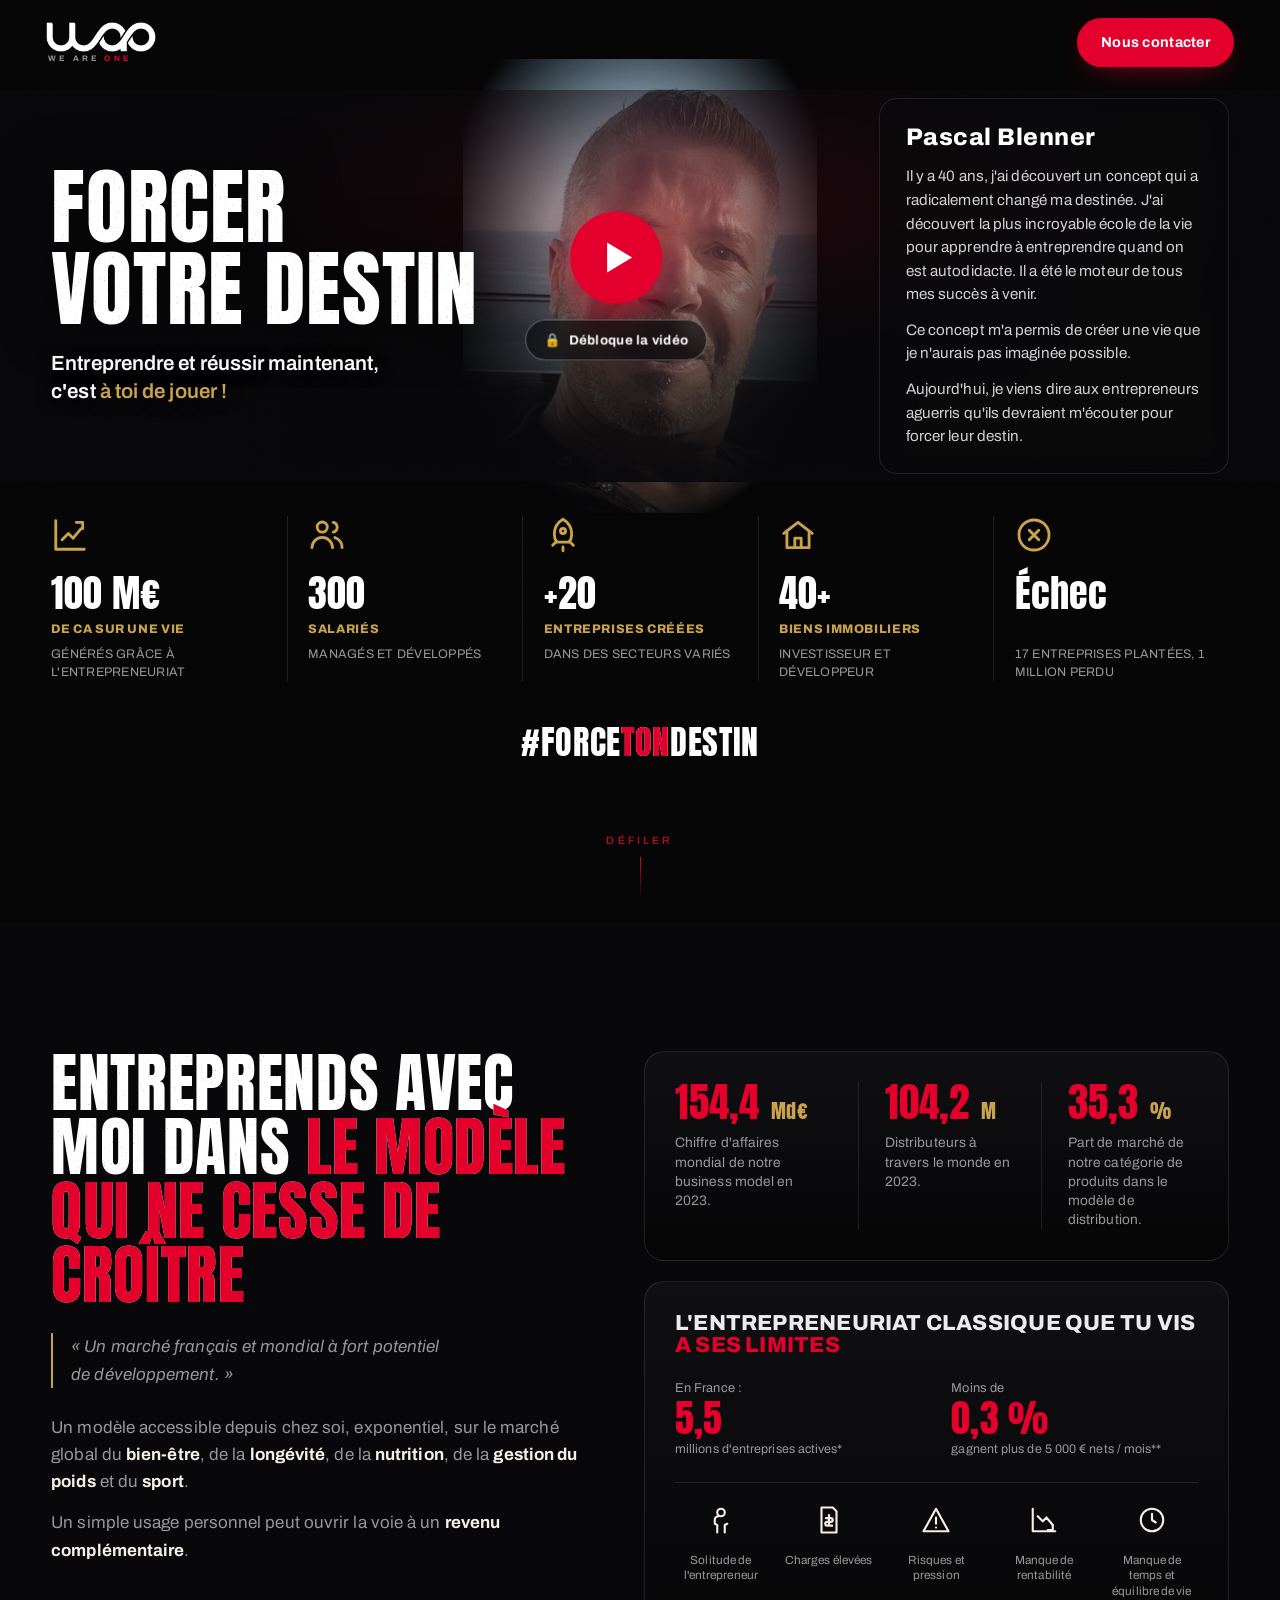
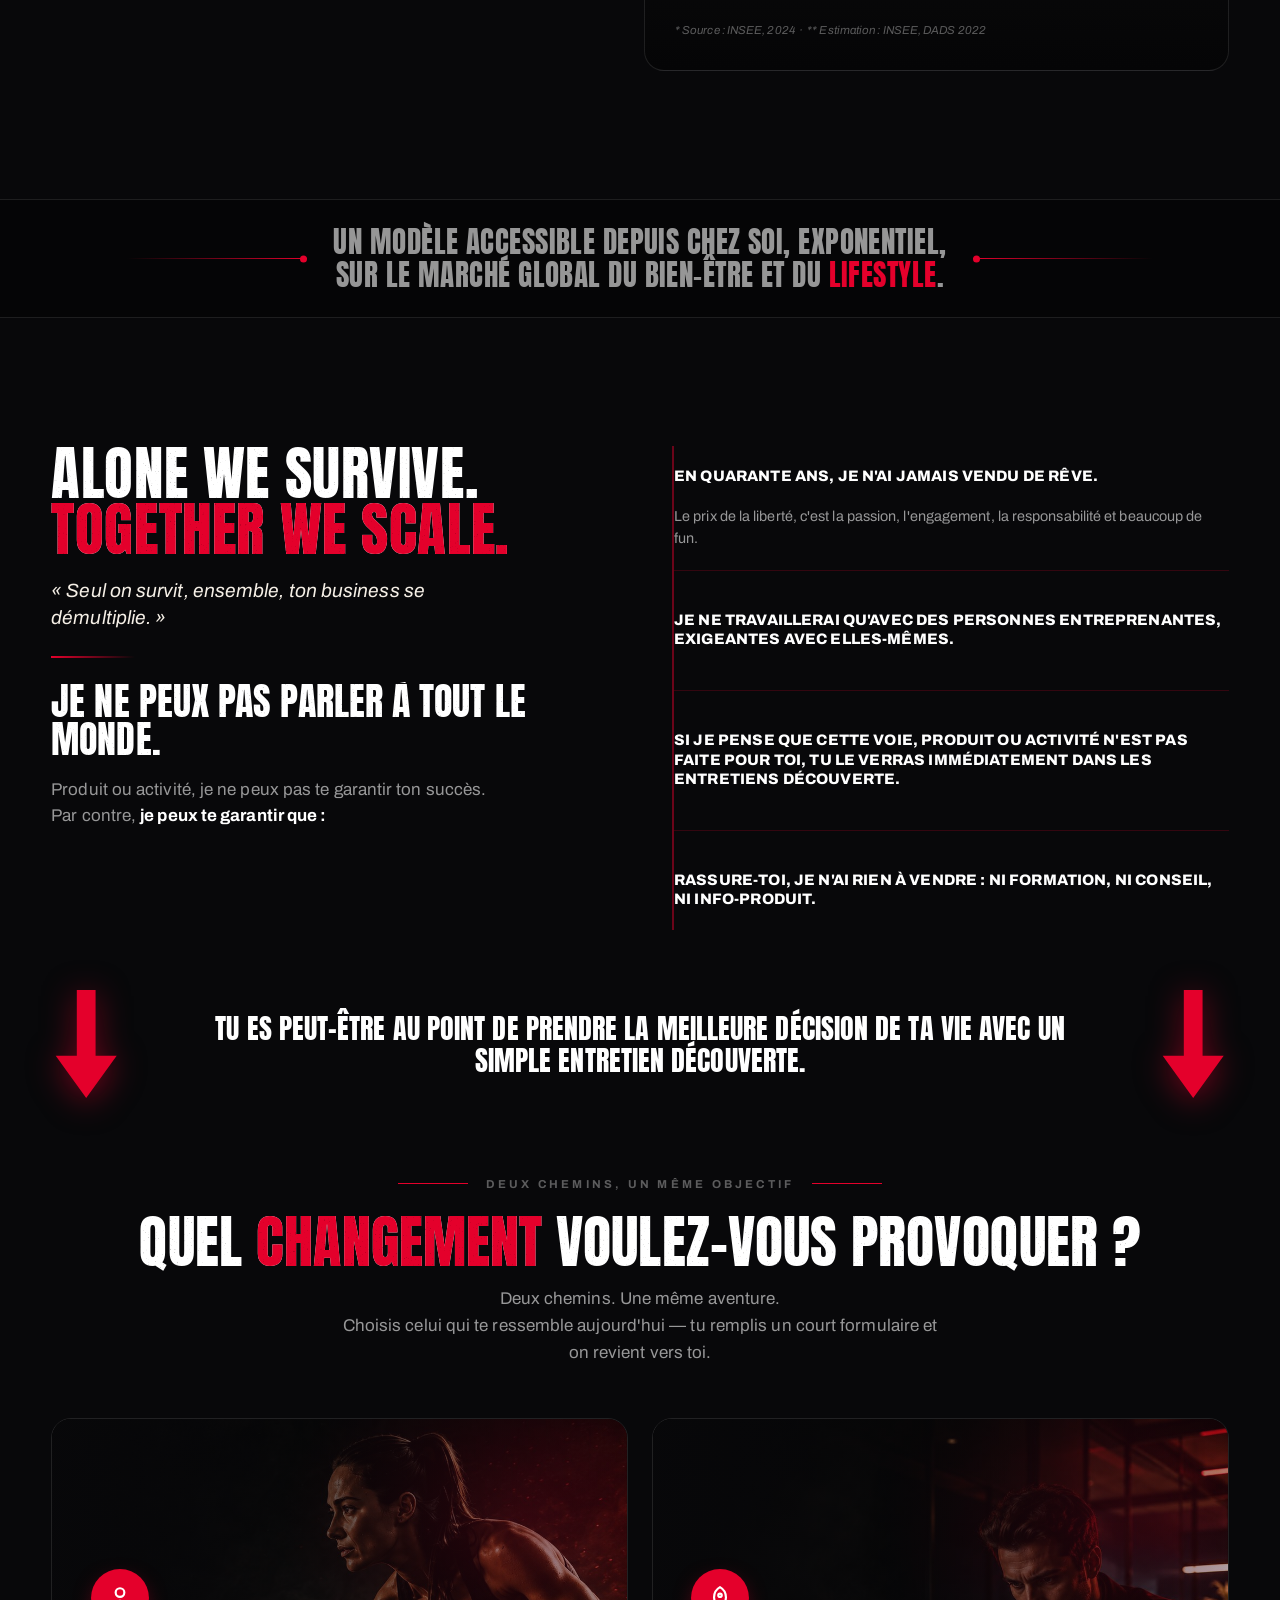
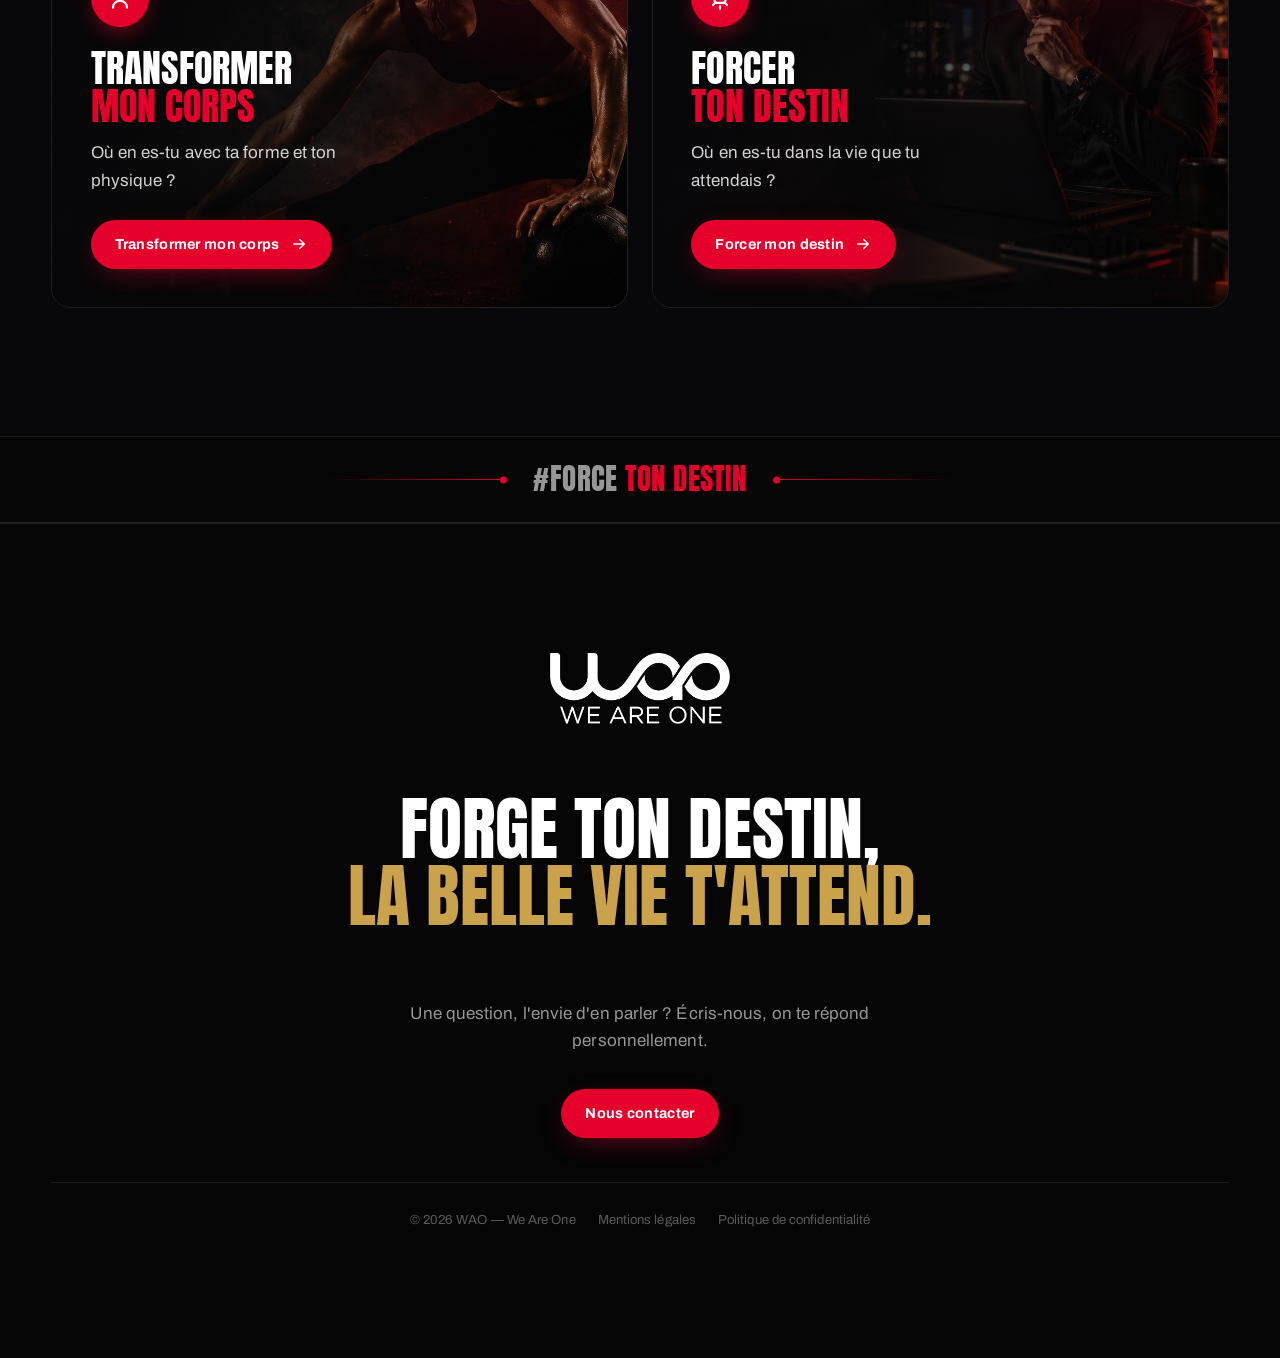
==== index.html @ cd48a2cf "Dézoome la photo de Pascal et fond ses bords dans le noir - Ajoute une version recadrée (tête + bust" ====
<!DOCTYPE html>
<html lang="fr">
<head>
  <meta charset="UTF-8" />
  <meta name="viewport" content="width=device-width, initial-scale=1.0" />
  <title>WAO — We Are One · Forge ton destin</title>
  <meta name="description" content="Deviens entrepreneur d'un modèle d'affaire qui ne cesse de croître. Bien-être, liberté, revenus : rejoins l'aventure WAO avec Pascal Blenner." />
  <link rel="preconnect" href="https://fonts.googleapis.com" />
  <link rel="preconnect" href="https://fonts.gstatic.com" crossorigin />
  <link href="https://fonts.googleapis.com/css2?family=Anton&family=Archivo:wght@400;500;600;700;800;900&display=swap" rel="stylesheet" />
  <script>document.documentElement.classList.add("js");</script>
  <link rel="icon" type="image/png" sizes="32x32" href="assets/favicon-32.png" />
  <link rel="icon" type="image/png" sizes="256x256" href="assets/favicon.png" />
  <link rel="apple-touch-icon" href="assets/favicon.png" />
  <link rel="stylesheet" href="assets/styles.css" />
</head>
<body>

  <!-- ============ HEADER ============ -->
  <header class="site-header">
    <a href="index.html" class="logo" aria-label="WAO — We Are One">
      <img class="logo-img" src="assets/logo-wao.png" alt="WAO" />
      <span class="logo-base">We Are <b>One</b></span>
    </a>

    <a href="#contact" class="btn">Nous contacter</a>
  </header>

  <!-- ============ SCREEN 1 — HERO CINÉ (vidéo + Pascal) ============ -->
  <section class="hero-cine" id="video">
    <div class="hero-cine-top">
      <div class="hero-cine-bg">
        <img src="assets/pascal-hero.jpg" alt="Pascal Blenner" />
      </div>

      <div class="wrap hero-cine-grid">
        <div class="hero-cine-left">
          <h1 class="grunge reveal">Forcer<br />votre destin</h1>
          <div class="hero-video-cta">
            <a href="#choix" class="hero-play" aria-label="Débloquer la vidéo"></a>
            <a href="#choix" class="video-lock"><span aria-hidden="true">🔒</span> Débloque la vidéo</a>
          </div>
          <p class="hero-cine-sub reveal d2">
            Entreprendre et réussir maintenant,<br />
            c'est <span class="gold">à toi de jouer&nbsp;!</span>
          </p>
        </div>

        <aside class="pascal-card reveal d2" id="pascal">
          <h2>Pascal Blenner</h2>
          <p>Il y a 40 ans, j'ai découvert un concept qui a radicalement changé ma destinée. J'ai découvert la plus incroyable école de la vie pour apprendre à entreprendre quand on est autodidacte. Il a été le moteur de tous mes succès à venir.</p>
          <p>Ce concept m'a permis de créer une vie que je n'aurais pas imaginée possible.</p>
          <p>Aujourd'hui, je viens dire aux entrepreneurs aguerris qu'ils devraient m'écouter pour forcer leur destin.</p>
        </aside>
      </div>
    </div>

    <div class="wrap">
      <div class="hero-stats reveal d1">
        <div class="hstat">
          <div class="ic"><svg viewBox="0 0 24 24" fill="none" stroke="currentColor" stroke-width="1.8" stroke-linecap="round" stroke-linejoin="round"><path d="M3 3v18h18"/><path d="M7 15l4-4 3 3 5-6"/><path d="M20 8V4h-4" fill="none"/></svg></div>
          <div class="n">100 M€</div>
          <div class="t">de CA sur une vie</div>
          <div class="d">Générés grâce à l'entrepreneuriat</div>
        </div>
        <div class="hstat">
          <div class="ic"><svg viewBox="0 0 24 24" fill="none" stroke="currentColor" stroke-width="1.8" stroke-linecap="round" stroke-linejoin="round"><circle cx="9" cy="7" r="3.2"/><path d="M2.5 20a6.5 6.5 0 0 1 13 0"/><path d="M16 4a3.2 3.2 0 0 1 0 6.2M17 13.6a6.5 6.5 0 0 1 4.5 6.4"/></svg></div>
          <div class="n">300</div>
          <div class="t">salariés</div>
          <div class="d">Managés et développés</div>
        </div>
        <div class="hstat">
          <div class="ic"><svg viewBox="0 0 24 24" fill="none" stroke="currentColor" stroke-width="1.8" stroke-linecap="round" stroke-linejoin="round"><path d="M12 2c3.5 2 5.5 5.5 5.5 9.5 0 2-.5 3.5-1.5 5H8c-1-1.5-1.5-3-1.5-5C6.5 7.5 8.5 4 12 2z"/><circle cx="12" cy="9.5" r="1.6"/><path d="M8 16l-2.5 2.5M16 16l2.5 2.5M12 19.5V22"/></svg></div>
          <div class="n">+20</div>
          <div class="t">entreprises créées</div>
          <div class="d">Dans des secteurs variés</div>
        </div>
        <div class="hstat">
          <div class="ic"><svg viewBox="0 0 24 24" fill="none" stroke="currentColor" stroke-width="1.8" stroke-linecap="round" stroke-linejoin="round"><path d="M3 11l9-7 9 7"/><path d="M5 10v10h14V10"/><path d="M10 20v-6h4v6"/></svg></div>
          <div class="n">40+</div>
          <div class="t">biens immobiliers</div>
          <div class="d">Investisseur et développeur</div>
        </div>
        <div class="hstat">
          <div class="ic"><svg viewBox="0 0 24 24" fill="none" stroke="currentColor" stroke-width="1.8" stroke-linecap="round" stroke-linejoin="round"><circle cx="12" cy="12" r="9.5"/><path d="M9 9l6 6M15 9l-6 6"/></svg></div>
          <div class="n">Échec</div>
          <div class="t">&nbsp;</div>
          <div class="d">17 entreprises plantées, 1 million perdu</div>
        </div>
      </div>

      <p class="hashtag grunge hero-hashtag reveal d2">#Force<b>Ton</b>Destin</p>
    </div>

    <div class="scroll-cue"><span>Défiler</span></div>
  </section>

  <!-- ============ SCREEN 2 — LE MODÈLE + LES LIMITES ============ -->
  <section class="section" id="modele">
    <div class="wrap">
      <div class="market-grid">
        <div class="market-left">
          <h2 class="grunge reveal">Entreprends avec moi dans <span class="red">le modèle qui ne cesse de croître</span></h2>
          <p class="quote reveal d1">« Un marché français et mondial à fort potentiel de développement. »</p>
          <p class="lede reveal d1">
            Un modèle accessible depuis chez soi, exponentiel, sur le marché global du
            <b>bien-être</b>, de la <b>longévité</b>, de la <b>nutrition</b>, de la
            <b>gestion du poids</b> et du <b>sport</b>.
          </p>
          <p class="lede reveal d2">Un simple usage personnel peut ouvrir la voie à un <b>revenu complémentaire</b>.</p>
        </div>

        <div class="market-right">
          <div class="stat-card reveal">
            <div class="s">
              <div class="num"><span data-count="154.4" data-decimals="1">154,4</span> <span class="u">Md€</span></div>
              <p>Chiffre d'affaires mondial de notre business model en 2023.</p>
            </div>
            <div class="s">
              <div class="num"><span data-count="104.2" data-decimals="1">104,2</span> <span class="u">M</span></div>
              <p>Distributeurs à travers le monde en 2023.</p>
            </div>
            <div class="s">
              <div class="num"><span data-count="35.3" data-decimals="1">35,3</span> <span class="u">%</span></div>
              <p>Part de marché de notre catégorie de produits dans le modèle de distribution.</p>
            </div>
          </div>

          <div class="limits-card reveal d1">
            <h3>L'entrepreneuriat classique que tu vis <span class="red">a ses limites</span></h3>
            <div class="limits-row">
              <div class="limits-nums">
                <div class="li-num">
                  <div class="pre">En France :</div>
                  <div class="big">5,5</div>
                  <div class="lab">millions d'entreprises actives*</div>
                </div>
                <div class="li-num">
                  <div class="pre">Moins de</div>
                  <div class="big">0,3 %</div>
                  <div class="lab">gagnent plus de 5 000 € nets / mois**</div>
                </div>
              </div>
              <div class="limits-icons">
              <div class="li-ic">
                <svg viewBox="0 0 24 24" fill="none" stroke="currentColor" stroke-width="1.7" stroke-linecap="round" stroke-linejoin="round"><circle cx="12" cy="6" r="3"/><path d="M9 22v-6l-2-1v-3a3 3 0 0 1 3-3h0M15 22v-6l2-1"/></svg>
                <span>Solitude de l'entrepreneur</span>
              </div>
              <div class="li-ic">
                <svg viewBox="0 0 24 24" fill="none" stroke="currentColor" stroke-width="1.7" stroke-linecap="round" stroke-linejoin="round"><path d="M6 2h9l3 3v17H6z"/><path d="M12 8v8M9.5 10.5h4a1.5 1.5 0 0 1 0 3h-3a1.5 1.5 0 0 0 0 3h4"/></svg>
                <span>Charges élevées</span>
              </div>
              <div class="li-ic">
                <svg viewBox="0 0 24 24" fill="none" stroke="currentColor" stroke-width="1.7" stroke-linecap="round" stroke-linejoin="round"><path d="M12 3l10 18H2z"/><path d="M12 10v5M12 18h.01"/></svg>
                <span>Risques et pression</span>
              </div>
              <div class="li-ic">
                <svg viewBox="0 0 24 24" fill="none" stroke="currentColor" stroke-width="1.7" stroke-linecap="round" stroke-linejoin="round"><path d="M3 3v18h18"/><path d="M7 9l4 4 3-3 5 6"/><path d="M19 16v4h-4" fill="none"/></svg>
                <span>Manque de rentabilité</span>
              </div>
              <div class="li-ic">
                <svg viewBox="0 0 24 24" fill="none" stroke="currentColor" stroke-width="1.7" stroke-linecap="round" stroke-linejoin="round"><circle cx="12" cy="12" r="9"/><path d="M12 7v5l3 2"/></svg>
                <span>Manque de temps et équilibre de vie</span>
              </div>
              </div>
            </div>
            <p class="limits-foot">* Source : INSEE, 2024 &nbsp;·&nbsp; ** Estimation : INSEE, DADS 2022</p>
          </div>
        </div>
      </div>
    </div>
  </section>

  <!-- Bandeau -->
  <div class="marquee-band">
    <div class="wrap inner">
      <span class="dot"></span>
      <p>Un modèle accessible depuis chez soi, exponentiel,<br />sur le marché global du bien-être et du <span class="red">lifestyle</span>.</p>
      <span class="dot"></span>
    </div>
  </div>

  <!-- ============ MANIFESTE (juste avant le double choix) ============ -->
  <section class="section manifesto" id="manifeste">
    <div class="wrap">
      <div class="manifesto-grid">
        <div class="manifesto-left">
          <h2 class="manifesto-title grunge reveal">Alone we survive.<br /><span class="red">Together we scale.</span></h2>
          <p class="quote2 reveal d1">« Seul on survit, ensemble, ton business se démultiplie. »</p>
          <div class="redline reveal d1"></div>
          <h3 class="manifesto-head grunge reveal d1">Je ne peux pas parler à tout le monde.</h3>
          <p class="manifesto-lede reveal d2">
            Produit ou activité, je ne peux pas te garantir ton succès.
            Par contre, <b>je peux te garantir que&nbsp;:</b>
          </p>
        </div>

        <ul class="manifesto-right guarantees reveal d1">
          <li>
            <h4>En quarante ans, je n'ai jamais vendu de rêve.</h4>
            <p>Le prix de la liberté, c'est la passion, l'engagement, la responsabilité et beaucoup de fun.</p>
          </li>
          <li>
            <h4>Je ne travaillerai qu'avec des personnes entreprenantes, exigeantes avec elles-mêmes.</h4>
          </li>
          <li>
            <h4>Si je pense que cette voie, produit ou activité n'est pas faite pour toi, tu le verras immédiatement dans les entretiens découverte.</h4>
          </li>
          <li>
            <h4>Rassure-toi, je n'ai rien à vendre : ni formation, ni conseil, ni info-produit.</h4>
          </li>
        </ul>
      </div>

      <div class="manifesto-cta reveal">
        <span class="arrow" aria-hidden="true"><svg viewBox="0 0 60 92" fill="currentColor"><path d="M22 0h16v56h18L30 92 4 56h18z"/></svg></span>
        <p>Tu es peut-être au point de prendre la meilleure décision de ta vie avec un simple entretien découverte.</p>
        <span class="arrow" aria-hidden="true"><svg viewBox="0 0 60 92" fill="currentColor"><path d="M22 0h16v56h18L30 92 4 56h18z"/></svg></span>
      </div>
    </div>
  </section>

  <!-- ============ SCREEN 3 — LE DOUBLE CHOIX ============ -->
  <section class="section choice" id="choix">
    <div class="wrap">
      <p class="eyebrow-c reveal"><span></span>Deux chemins, un même objectif<span></span></p>
      <h2 class="choice-head-title grunge reveal" style="text-align:center;font-family:var(--font-display);font-weight:400;text-transform:uppercase;font-size:clamp(2rem,5vw,3.6rem);line-height:1;">Quel <span class="red">changement</span> voulez-vous provoquer&nbsp;?</h2>
      <p class="choice2-sub reveal d1">Deux chemins. Une même aventure.<br />Choisis celui qui te ressemble aujourd'hui — tu remplis un court formulaire et on revient vers toi.</p>

      <div class="paths2">
        <a href="physique.html" class="path2 body reveal">
          <div class="path2-media"></div>
          <div class="path2-body">
            <div class="path2-ic"><svg viewBox="0 0 24 24" fill="none" stroke="currentColor" stroke-width="2" stroke-linecap="round" stroke-linejoin="round"><circle cx="12" cy="7" r="4"/><path d="M5.5 21a6.5 6.5 0 0 1 13 0"/></svg></div>
            <h3>Transformer<br /><span class="red">mon corps</span></h3>
            <p>Où en es-tu avec ta forme et ton physique&nbsp;?</p>
            <span class="btn">Transformer mon corps
              <svg viewBox="0 0 24 24" width="18" height="18" fill="none" stroke="currentColor" stroke-width="2" stroke-linecap="round" stroke-linejoin="round"><path d="M5 12h14M13 6l6 6-6 6"/></svg>
            </span>
          </div>
        </a>

        <a href="lifestyle.html" class="path2 life reveal d1">
          <div class="path2-media"></div>
          <div class="path2-body">
            <div class="path2-ic"><svg viewBox="0 0 24 24" fill="none" stroke="currentColor" stroke-width="2" stroke-linecap="round" stroke-linejoin="round"><path d="M12 2c3.5 2 5.5 5.5 5.5 9.5 0 2-.5 3.5-1.5 5H8c-1-1.5-1.5-3-1.5-5C6.5 7.5 8.5 4 12 2z"/><circle cx="12" cy="9.5" r="1.6"/><path d="M8 16l-2.5 2.5M16 16l2.5 2.5M12 19.5V22"/></svg></div>
            <h3>Forcer<br /><span class="red">ton destin</span></h3>
            <p>Où en es-tu dans la vie que tu attendais&nbsp;?</p>
            <span class="btn">Forcer mon destin
              <svg viewBox="0 0 24 24" width="18" height="18" fill="none" stroke="currentColor" stroke-width="2" stroke-linecap="round" stroke-linejoin="round"><path d="M5 12h14M13 6l6 6-6 6"/></svg>
            </span>
          </div>
        </a>
      </div>
    </div>
  </section>

  <!-- Bandeau #FORCETONDESTIN -->
  <div class="marquee-band">
    <div class="wrap inner">
      <span class="dot"></span>
      <p>#Force <span class="red">ton destin</span></p>
      <span class="dot"></span>
    </div>
  </div>

  <!-- ============ FOOTER ============ -->
  <footer class="section footer" id="contact">
    <div class="wrap">
      <img class="logo-full reveal" src="assets/logo-wao-full.png" alt="WAO — We Are One" />
      <p class="big reveal">Forge ton destin,<br /><b>la belle vie t'attend.</b></p>
      <p class="sub reveal d1">Une question, l'envie d'en parler&nbsp;? Écris-nous, on te répond personnellement.</p>

      <a href="mailto:" class="btn reveal d1" style="margin-bottom:44px;">Nous contacter</a>

      <div class="legal">
        <span>© <span data-year>2026</span> WAO — We Are One</span>
        <span>Mentions légales</span>
        <span>Politique de confidentialité</span>
      </div>
    </div>
  </footer>

  <script src="assets/main.js"></script>
</body>
</html>
---- assets/styles.css ----
/* ============================================================
   WAO — We Are One · Landing de recrutement
   Thème : noir luxe, énergie rouge, prestige or
   ============================================================ */

/* ---------- Tokens ---------- */
:root {
  --black:   #08080a;
  --ink:     #050506;
  --panel:   #101013;
  --panel-2: #16161a;
  --line:    rgba(255,255,255,.10);

  --red:     #e4002b;
  --red-hot: #ff2340;
  --gold:    #c9a24b;
  --gold-lt: #e4cd93;
  --cream:   #f5efe6;

  --white:   #ffffff;
  --text:    rgba(255,255,255,.92);
  --muted:   rgba(255,255,255,.58);
  --faint:   rgba(255,255,255,.34);

  --maxw: 1200px;
  --ease: cubic-bezier(.22,.61,.36,1);

  --font-display: "Anton", "Archivo", system-ui, sans-serif;
  --font-head:    "Archivo", system-ui, sans-serif;
  --font-body:    "Archivo", system-ui, sans-serif;
}

/* ---------- Reset ---------- */
*, *::before, *::after { box-sizing: border-box; }
html { scroll-behavior: smooth; -webkit-text-size-adjust: 100%; }
body {
  margin: 0;
  background: var(--black);
  color: var(--text);
  font-family: var(--font-body);
  font-size: 17px;
  line-height: 1.6;
  font-weight: 400;
  letter-spacing: .005em;
  overflow-x: hidden;
  -webkit-font-smoothing: antialiased;
  text-rendering: optimizeLegibility;
}
img { max-width: 100%; display: block; }
a { color: inherit; text-decoration: none; }
button { font-family: inherit; cursor: pointer; }
h1, h2, h3 { margin: 0; font-weight: 700; line-height: 1.02; }

/* Grain overlay for atmosphere/depth */
body::before {
  content: "";
  position: fixed;
  inset: 0;
  pointer-events: none;
  z-index: 9999;
  opacity: .05;
  mix-blend-mode: overlay;
  background-image: url("data:image/svg+xml,%3Csvg xmlns='http://www.w3.org/2000/svg' width='140' height='140'%3E%3Cfilter id='n'%3E%3CfeTurbulence type='fractalNoise' baseFrequency='0.85' numOctaves='3'/%3E%3C/filter%3E%3Crect width='100%25' height='100%25' filter='url(%23n)'/%3E%3C/svg%3E");
}

.wrap { width: min(92%, var(--maxw)); margin-inline: auto; }
.section { padding: clamp(72px, 10vw, 140px) 0; position: relative; }

/* ---------- Section label ---------- */
.eyebrow {
  display: inline-flex;
  align-items: center;
  gap: 12px;
  font-family: var(--font-head);
  font-size: .72rem;
  font-weight: 700;
  letter-spacing: .28em;
  text-transform: uppercase;
  color: var(--gold);
  margin: 0 0 22px;
}
.eyebrow::before {
  content: "";
  width: 34px;
  height: 1px;
  background: var(--gold);
  opacity: .7;
}

/* ============================================================
   HEADER
   ============================================================ */
.site-header {
  position: fixed;
  top: 0; left: 0; right: 0;
  z-index: 1000;
  display: flex;
  align-items: center;
  justify-content: space-between;
  gap: 20px;
  padding: 18px clamp(18px, 4vw, 46px);
  transition: background .4s var(--ease), backdrop-filter .4s var(--ease), padding .4s var(--ease);
}
.site-header.scrolled {
  background: rgba(8,8,10,.82);
  backdrop-filter: blur(14px);
  border-bottom: 1px solid var(--line);
  padding-top: 12px;
  padding-bottom: 12px;
}

/* Logo */
.logo { display: flex; align-items: center; line-height: 1; }
.logo-img {
  height: 30px;
  width: auto;
  display: block;
  transition: height .4s var(--ease);
}
.site-header.scrolled .logo-img { height: 25px; }
.logo-full {
  height: clamp(52px, 7vw, 72px);
  width: auto;
  margin: 0 auto 30px;
  opacity: .96;
}

/* Nav */
.nav { display: flex; align-items: center; gap: 6px; }
.nav a {
  font-family: var(--font-head);
  font-size: .82rem;
  font-weight: 600;
  letter-spacing: .04em;
  color: var(--text);
  padding: 10px 16px;
  border-radius: 999px;
  transition: color .25s var(--ease), background .25s var(--ease);
}
.nav a:hover { color: var(--white); background: rgba(255,255,255,.06); }

.btn {
  --bg: var(--red);
  display: inline-flex;
  align-items: center;
  gap: 10px;
  font-family: var(--font-head);
  font-weight: 700;
  font-size: .9rem;
  letter-spacing: .02em;
  color: var(--white);
  background: var(--bg);
  padding: 13px 24px;
  border: 0;
  border-radius: 999px;
  transition: transform .25s var(--ease), box-shadow .25s var(--ease), background .25s var(--ease);
  box-shadow: 0 8px 30px -12px rgba(228,0,43,.7);
}
.btn:hover { transform: translateY(-2px); box-shadow: 0 16px 40px -12px rgba(228,0,43,.85); }
.btn.ghost {
  background: transparent;
  border: 1px solid var(--line);
  box-shadow: none;
  color: var(--text);
}
.btn.ghost:hover { border-color: var(--gold); color: var(--white); }
.btn.gold { --bg: linear-gradient(120deg, var(--gold), var(--gold-lt)); color: #201704; box-shadow: 0 8px 30px -12px rgba(201,162,75,.7); }

.nav-toggle { display: none; }

/* ============================================================
   HERO
   ============================================================ */
.hero {
  position: relative;
  min-height: 100svh;
  display: flex;
  align-items: center;
  padding: 140px 0 80px;
  overflow: hidden;
}
.hero::after { /* red atmospheric glow */
  content: "";
  position: absolute;
  top: -18%; right: -14%;
  width: 62vw; height: 62vw;
  background: radial-gradient(circle, rgba(228,0,43,.30), transparent 62%);
  filter: blur(30px);
  pointer-events: none;
  z-index: 0;
}
.hero::before { /* subtle gold pool bottom-left */
  content: "";
  position: absolute;
  bottom: -25%; left: -18%;
  width: 55vw; height: 55vw;
  background: radial-gradient(circle, rgba(201,162,75,.14), transparent 60%);
  filter: blur(20px);
  pointer-events: none;
  z-index: 0;
}
.hero .wrap { position: relative; z-index: 2; }
.hero-grid {
  display: grid;
  grid-template-columns: 1.15fr .85fr;
  gap: clamp(40px, 6vw, 90px);
  align-items: start;
}

.hero h1 {
  font-family: var(--font-display);
  font-weight: 400;
  text-transform: uppercase;
  font-size: clamp(2.7rem, 6.6vw, 5.4rem);
  line-height: 1.08;
  letter-spacing: .005em;
  color: var(--white);
}
.hero h1 .accent { color: var(--red); display: block; }
.hero .lede {
  font-family: var(--font-head);
  font-weight: 500;
  font-size: clamp(1.05rem, 1.7vw, 1.4rem);
  color: var(--cream);
  max-width: 34ch;
  margin: 28px 0 0;
}
.hero .quote {
  font-style: italic;
  color: var(--muted);
  border-left: 2px solid var(--gold);
  padding-left: 18px;
  margin: 26px 0 34px;
  max-width: 40ch;
}
.hero-cta { display: flex; flex-wrap: wrap; gap: 14px; }

/* Stats stack */
.stats { display: grid; gap: 30px; }
.stat {
  border-left: 2px solid rgba(228,0,43,.55);
  padding-left: 22px;
}
.stat .num {
  font-family: var(--font-display);
  font-weight: 400;
  font-size: clamp(2.6rem, 5vw, 4rem);
  line-height: 1;
  color: var(--red);
  letter-spacing: .01em;
}
.stat .num .unit { font-size: .5em; color: var(--gold); margin-left: .12em; }
.stat p { margin: 10px 0 0; color: var(--muted); font-size: .96rem; max-width: 30ch; }

/* Scroll cue */
.scroll-cue {
  position: absolute;
  bottom: 26px; left: 50%;
  transform: translateX(-50%);
  z-index: 3;
  font-family: var(--font-head);
  font-size: .66rem;
  letter-spacing: .3em;
  text-transform: uppercase;
  color: var(--faint);
  display: flex;
  flex-direction: column;
  align-items: center;
  gap: 10px;
}
.scroll-cue span::after {
  content: "";
  display: block;
  width: 1px; height: 42px;
  margin: 8px auto 0;
  background: linear-gradient(var(--gold), transparent);
  animation: cue 2s var(--ease) infinite;
}
@keyframes cue { 0%,100%{opacity:.3; transform:scaleY(.7)} 50%{opacity:1; transform:scaleY(1)} }

/* ============================================================
   CONCEPT / AVANTAGES
   ============================================================ */
.lead-head {
  font-family: var(--font-head);
  font-weight: 800;
  font-size: clamp(1.9rem, 4vw, 3.1rem);
  line-height: 1.04;
  max-width: 20ch;
  letter-spacing: -.01em;
}
.lead-head em { color: var(--gold); font-style: normal; }
.section-intro {
  display: grid;
  grid-template-columns: 1fr 1fr;
  gap: clamp(24px, 5vw, 70px);
  align-items: end;
  margin-bottom: 60px;
}
.section-intro p { color: var(--muted); margin: 0; }

.cards {
  display: grid;
  grid-template-columns: repeat(3, 1fr);
  gap: 20px;
}
.feature {
  background: linear-gradient(180deg, var(--panel), var(--ink));
  border: 1px solid var(--line);
  border-radius: 18px;
  padding: 30px 26px 34px;
  transition: transform .35s var(--ease), border-color .35s var(--ease), box-shadow .35s var(--ease);
  position: relative;
  overflow: hidden;
}
.feature::before {
  content: "";
  position: absolute;
  inset: 0 0 auto 0;
  height: 2px;
  background: linear-gradient(90deg, var(--red), var(--gold));
  transform: scaleX(0);
  transform-origin: left;
  transition: transform .4s var(--ease);
}
.feature:hover { transform: translateY(-6px); border-color: rgba(201,162,75,.4); box-shadow: 0 30px 60px -30px rgba(0,0,0,.8); }
.feature:hover::before { transform: scaleX(1); }
.feature .ic {
  width: 46px; height: 46px;
  display: grid; place-items: center;
  border-radius: 12px;
  background: rgba(228,0,43,.12);
  color: var(--red);
  margin-bottom: 20px;
}
.feature .ic svg { width: 24px; height: 24px; }
.feature h3 {
  font-family: var(--font-head);
  font-size: 1.2rem;
  font-weight: 700;
  margin-bottom: 10px;
}
.feature p { color: var(--muted); font-size: .95rem; margin: 0; }

/* ============================================================
   PASCAL
   ============================================================ */
.pascal { background: linear-gradient(180deg, var(--ink), var(--black)); position: relative; }
.pascal-grid {
  display: grid;
  grid-template-columns: .95fr 1.05fr;
  gap: clamp(30px, 5vw, 70px);
  align-items: center;
}
.pascal-photo {
  position: relative;
  border-radius: 20px;
  overflow: hidden;
  aspect-ratio: 4 / 5;
  border: 1px solid var(--line);
}
.pascal-photo img {
  width: 100%; height: 100%;
  object-fit: cover;
  object-position: 50% 22%;
  filter: contrast(1.05) saturate(1.05) brightness(.98);
  transition: transform .8s var(--ease);
}
.pascal-photo:hover img { transform: scale(1.04); }
.pascal-photo::after { /* dark + red grade fade */
  content: "";
  position: absolute; inset: 0;
  background:
    linear-gradient(180deg, transparent 40%, rgba(8,8,10,.85) 100%),
    linear-gradient(90deg, rgba(228,0,43,.12), transparent 55%);
}
.pascal-photo .badge {
  position: absolute;
  left: 20px; bottom: 20px;
  z-index: 2;
  font-family: var(--font-head);
  font-weight: 800;
  letter-spacing: .12em;
  text-transform: uppercase;
  font-size: .74rem;
  color: var(--gold-lt);
}
.pascal-photo .badge b { display:block; color:#fff; font-family: var(--font-display); font-weight:400; font-size:1.5rem; letter-spacing:.03em; }

.pascal h2 {
  font-family: var(--font-display);
  font-weight: 400;
  text-transform: uppercase;
  font-size: clamp(2.4rem, 5vw, 3.8rem);
  line-height: .98;
  color: var(--white);
}
.pascal .role {
  font-family: var(--font-head);
  font-weight: 800;
  color: var(--gold);
  letter-spacing: .06em;
  text-transform: uppercase;
  font-size: 1.02rem;
  margin: 10px 0 22px;
}
.pascal .story { color: var(--muted); max-width: 46ch; }
.pascal .story + .story { margin-top: 14px; }

.pascal-stats {
  display: grid;
  grid-template-columns: repeat(4, 1fr);
  gap: 18px 26px;
  margin: 34px 0 30px;
  padding-top: 30px;
  border-top: 1px solid var(--line);
}
.pascal-stats .ps .n {
  font-family: var(--font-display);
  font-weight: 400;
  font-size: clamp(1.7rem, 3vw, 2.3rem);
  color: var(--white);
  line-height: 1;
}
.pascal-stats .ps .l {
  font-family: var(--font-head);
  font-size: .68rem;
  font-weight: 700;
  letter-spacing: .08em;
  text-transform: uppercase;
  color: var(--gold);
  margin-top: 6px;
}
.hashtag {
  font-family: var(--font-display);
  font-weight: 400;
  text-transform: uppercase;
  font-size: clamp(1.4rem, 3vw, 2.1rem);
  color: var(--white);
  letter-spacing: .02em;
}
.hashtag b { color: var(--red); font-weight: inherit; }

/* ============================================================
   VIDEO
   ============================================================ */
.video-sec { text-align: center; background: var(--ink); }
.video-frame {
  position: relative;
  width: min(100%, 960px);
  margin: 0 auto 44px;
  aspect-ratio: 16 / 9;
  border-radius: 18px;
  overflow: hidden;
  border: 1px solid var(--line);
  background:
    radial-gradient(120% 120% at 50% 0%, rgba(228,0,43,.18), transparent 60%),
    linear-gradient(180deg, var(--panel-2), #000);
  cursor: pointer;
}
.video-frame img { position:absolute; inset:0; width:100%; height:100%; object-fit:cover; object-position:50% 26%; opacity:.5; }
.video-frame .play {
  position: absolute;
  inset: 0;
  margin: auto;
  width: 84px; height: 84px;
  border-radius: 50%;
  background: rgba(255,255,255,.14);
  backdrop-filter: blur(6px);
  border: 1px solid rgba(255,255,255,.5);
  display: grid; place-items: center;
  transition: transform .3s var(--ease), background .3s var(--ease);
}
.video-frame .play::after {
  content: "";
  border-style: solid;
  border-width: 13px 0 13px 22px;
  border-color: transparent transparent transparent #fff;
  margin-left: 5px;
}
.video-frame:hover .play { transform: scale(1.1); background: var(--red); }
.video-frame .play-ring {
  position:absolute; inset:0; margin:auto; width:84px;height:84px;border-radius:50%;
  box-shadow:0 0 0 0 rgba(228,0,43,.5); animation: ring 2.4s var(--ease) infinite;
}
@keyframes ring { to { box-shadow:0 0 0 34px rgba(228,0,43,0);} }
.video-sec h2 {
  font-family: var(--font-display);
  font-weight: 400;
  text-transform: uppercase;
  font-size: clamp(2.6rem, 8vw, 6rem);
  line-height: .9;
  color: var(--white);
}
.video-sec .sub { color: var(--muted); font-size: 1.1rem; margin-top: 12px; }

/* ============================================================
   CHOICE (les 2 chemins)
   ============================================================ */
.choice { background: var(--black); }
.choice-head { text-align:center; margin-bottom: 56px; }
.choice-head h2 {
  font-family: var(--font-head);
  font-weight: 800;
  font-size: clamp(2rem, 4.4vw, 3.4rem);
  line-height: 1.03;
  letter-spacing: -.01em;
}
.choice-head h2 em { color: var(--red); font-style: normal; }
.choice-head p { color: var(--muted); max-width: 52ch; margin: 16px auto 0; }

.paths {
  display: grid;
  grid-template-columns: 1fr 1fr;
  gap: 22px;
}
.path {
  position: relative;
  display: flex;
  flex-direction: column;
  justify-content: flex-end;
  min-height: 440px;
  padding: 38px;
  border-radius: 22px;
  overflow: hidden;
  border: 1px solid var(--line);
  isolation: isolate;
  transition: transform .4s var(--ease), border-color .4s var(--ease);
}
.path::before { /* art background */
  content: "";
  position: absolute; inset: 0; z-index: -2;
  transition: transform .8s var(--ease);
}
.path::after { /* dark veil */
  content: "";
  position: absolute; inset: 0; z-index: -1;
  background: linear-gradient(180deg, rgba(8,8,10,.35) 0%, rgba(8,8,10,.55) 45%, rgba(8,8,10,.92) 100%);
}
.path.body::before {
  background:
    radial-gradient(90% 70% at 80% 15%, rgba(228,0,43,.55), transparent 60%),
    linear-gradient(150deg, #2a0a12, #120406 60%);
}
.path.life::before {
  background:
    radial-gradient(90% 70% at 80% 15%, rgba(201,162,75,.5), transparent 60%),
    linear-gradient(150deg, #241d0d, #0d0a04 60%);
}
.path:hover { transform: translateY(-8px); }
.path.body:hover { border-color: rgba(228,0,43,.6); }
.path.life:hover { border-color: rgba(201,162,75,.6); }
.path:hover::before { transform: scale(1.08); }

.path .kicker {
  font-family: var(--font-head);
  font-size: .72rem;
  font-weight: 700;
  letter-spacing: .22em;
  text-transform: uppercase;
  margin-bottom: 14px;
}
.path.body .kicker { color: var(--red-hot); }
.path.life .kicker { color: var(--gold-lt); }
.path h3 {
  font-family: var(--font-display);
  font-weight: 400;
  text-transform: uppercase;
  font-size: clamp(1.9rem, 3.4vw, 2.9rem);
  line-height: .98;
  color: #fff;
  margin-bottom: 12px;
}
.path p { color: rgba(255,255,255,.72); max-width: 34ch; margin: 0 0 26px; }
.path .go {
  display: inline-flex;
  align-items: center;
  gap: 12px;
  font-family: var(--font-head);
  font-weight: 700;
  letter-spacing: .02em;
  color: #fff;
  align-self: flex-start;
  padding: 13px 24px;
  border-radius: 999px;
  border: 1px solid rgba(255,255,255,.35);
  transition: gap .25s var(--ease), background .25s var(--ease), border-color .25s var(--ease);
}
.path.body .go:hover { background: var(--red); border-color: var(--red); gap: 18px; }
.path.life .go:hover { background: linear-gradient(120deg,var(--gold),var(--gold-lt)); border-color: var(--gold); color:#201704; gap: 18px; }
.path .go svg { width: 18px; height: 18px; }
.path .idx {
  position: absolute;
  top: 30px; right: 34px;
  font-family: var(--font-display);
  font-size: 3.4rem;
  color: rgba(255,255,255,.12);
  line-height: 1;
}

/* ============================================================
   FOOTER
   ============================================================ */
.footer { background: var(--ink); border-top: 1px solid var(--line); text-align: center; }
.footer .big {
  font-family: var(--font-display);
  font-weight: 400;
  text-transform: uppercase;
  font-size: clamp(2rem, 6vw, 4.4rem);
  line-height: .96;
  color: #fff;
}
.footer .big b { color: var(--gold); font-weight: inherit; }
.footer .sub { color: var(--muted); margin: 16px auto 34px; max-width: 46ch; }
.socials { display: flex; justify-content: center; gap: 14px; margin-bottom: 44px; }
.socials a {
  width: 46px; height: 46px;
  display: grid; place-items: center;
  border-radius: 50%;
  border: 1px solid var(--line);
  color: var(--text);
  transition: transform .25s var(--ease), background .25s var(--ease), color .25s var(--ease), border-color .25s var(--ease);
}
.socials a:hover { transform: translateY(-4px); background: var(--red); border-color: var(--red); color: #fff; }
.socials svg { width: 20px; height: 20px; }
.footer .legal {
  border-top: 1px solid var(--line);
  padding-top: 26px;
  color: var(--faint);
  font-size: .82rem;
  display: flex; flex-wrap: wrap; gap: 8px 22px; justify-content: center;
}

/* ============================================================
   FORM PAGES
   ============================================================ */
.form-hero {
  padding: 150px 0 clamp(70px, 9vw, 120px);
  position: relative;
  overflow: hidden;
}
.form-hero::after {
  content:""; position:absolute; top:-30%; right:-15%;
  width:55vw;height:55vw; filter:blur(30px); pointer-events:none; z-index:0;
}
.form-hero.body::after { background: radial-gradient(circle, rgba(228,0,43,.28), transparent 62%); }
.form-hero.life::after { background: radial-gradient(circle, rgba(228,0,43,.24), transparent 62%); }
.form-hero .wrap { position: relative; z-index: 2; }
.back-link {
  display:flex; width:fit-content; align-items:center; gap:8px;
  font-family:var(--font-head); font-weight:600; font-size:.86rem;
  color: var(--muted); margin-bottom: 26px;
  transition: color .2s var(--ease), gap .2s var(--ease);
}
.back-link:hover { color: #fff; gap: 12px; }
.form-hero h1 {
  font-family: var(--font-display);
  font-weight: 400;
  text-transform: uppercase;
  font-size: clamp(2.4rem, 6vw, 4.6rem);
  line-height: 1.06;
  color: #fff;
  max-width: 16ch;
}
.form-hero.body h1 .hl { color: var(--red); }
.form-hero.life h1 .hl { color: var(--red); }
.form-hero .lede { color: var(--cream); font-size: 1.15rem; max-width: 46ch; margin: 20px 0 0; }

/* Texte à gauche, formulaire à droite (haut aligné sur la 1re ligne du titre) */
.form-split {
  display: grid;
  grid-template-columns: 1.05fr .95fr;
  gap: clamp(28px, 5vw, 62px);
  align-items: start;
  margin-top: 6px;
}
.form-lead { min-width: 0; }
.form-lead .form-side { margin-top: 42px; }
.form-embed { min-width: 0; }
.form-embed > div {
  margin-inline: auto;
  border-radius: 14px;
  overflow: hidden;
  background: #fff;
  box-shadow: 0 30px 60px -30px rgba(0,0,0,.75);
}
.form-side .eyebrow { color: var(--gold); }
.form-side ul { list-style: none; padding: 0; margin: 0; display: grid; gap: 18px; }
.form-side li {
  display: grid;
  grid-template-columns: auto 1fr;
  gap: 14px;
  align-items: start;
  color: var(--muted);
}
.form-side li .tick {
  width: 26px; height: 26px; border-radius: 50%;
  display: grid; place-items: center; flex: none;
  background: rgba(201,162,75,.14); color: var(--gold);
}
.form-side li .tick svg { width: 14px; height: 14px; }
.form-side li b { color: var(--white); font-weight: 700; display: block; font-family: var(--font-head); }

form.wao-form {
  background: linear-gradient(180deg, var(--panel), var(--ink));
  border: 1px solid var(--line);
  border-radius: 20px;
  padding: clamp(24px, 4vw, 40px);
}
.field { margin-bottom: 20px; }
.field.row { display: grid; grid-template-columns: 1fr 1fr; gap: 18px; }
.field.row .field { margin-bottom: 0; }
label {
  display: block;
  font-family: var(--font-head);
  font-size: .82rem;
  font-weight: 600;
  letter-spacing: .04em;
  color: var(--cream);
  margin-bottom: 8px;
}
label .req { color: var(--red); }
input, select, textarea {
  width: 100%;
  background: rgba(255,255,255,.04);
  border: 1px solid var(--line);
  border-radius: 11px;
  color: #fff;
  font-family: var(--font-body);
  font-size: 1rem;
  padding: 13px 15px;
  transition: border-color .2s var(--ease), background .2s var(--ease), box-shadow .2s var(--ease);
}
input::placeholder, textarea::placeholder { color: var(--faint); }
input:focus, select:focus, textarea:focus {
  outline: none;
  border-color: var(--gold);
  background: rgba(255,255,255,.06);
  box-shadow: 0 0 0 3px rgba(201,162,75,.15);
}
select { appearance: none; background-image: url("data:image/svg+xml,%3Csvg xmlns='http://www.w3.org/2000/svg' width='14' height='14' fill='none' stroke='%23c9a24b' stroke-width='2'%3E%3Cpath d='M2 4l5 5 5-5'/%3E%3C/svg%3E"); background-repeat:no-repeat; background-position: right 15px center; padding-right: 40px; }
textarea { resize: vertical; min-height: 110px; }
.consent {
  display: grid; grid-template-columns: auto 1fr; gap: 12px; align-items: start;
  font-size: .86rem; color: var(--muted); margin: 4px 0 24px;
}
.consent input { width: 18px; height: 18px; accent-color: var(--red); margin-top: 3px; }
.consent a { color: var(--gold); text-decoration: underline; }
form.wao-form .btn { width: 100%; justify-content: center; font-size: 1rem; padding: 16px; }
.form-note { text-align:center; color: var(--faint); font-size: .8rem; margin-top: 16px; }


.form-success {
  display: none;
  text-align: center;
  padding: 40px 20px;
}
.form-success.show { display: block; animation: pop .5s var(--ease); }
@keyframes pop { from { opacity:0; transform: translateY(14px);} to {opacity:1; transform:none;} }
.form-success .check {
  width: 72px; height: 72px; border-radius: 50%;
  margin: 0 auto 22px; display: grid; place-items: center;
  background: rgba(201,162,75,.16); color: var(--gold);
}
.form-success .check svg { width: 34px; height: 34px; }
.form-success h3 { font-family: var(--font-head); font-size: 1.6rem; margin-bottom: 10px; }
.form-success p { color: var(--muted); max-width: 40ch; margin: 0 auto; }

/* ============================================================
   Reveal animation
   ============================================================ */
/* Visible par défaut ; masqué uniquement si le JS est actif (classe .js) */
.js .reveal { opacity: 0; transform: translateY(28px); transition: opacity .8s var(--ease), transform .8s var(--ease); }
.js .reveal.in { opacity: 1; transform: none; }
.reveal.d1 { transition-delay: .08s; }
.reveal.d2 { transition-delay: .16s; }
.reveal.d3 { transition-delay: .24s; }
.reveal.d4 { transition-delay: .32s; }

/* ============================================================
   V2 — Direction cinématographique (maquettes)
   ============================================================ */
:root {
  --grunge: url("data:image/svg+xml,%3Csvg xmlns='http://www.w3.org/2000/svg' width='320' height='320'%3E%3Cfilter id='g'%3E%3CfeTurbulence type='fractalNoise' baseFrequency='0.55' numOctaves='2' stitchTiles='stitch'/%3E%3CfeColorMatrix values='0 0 0 0 0 0 0 0 0 0 0 0 0 0 0 0 0 0 -1.35 0.42'/%3E%3C/filter%3E%3Crect width='100%25' height='100%25' filter='url(%23g)'/%3E%3C/svg%3E");
}

/* Logo avec baseline (ONE en rouge) */
.logo { flex-direction: column; align-items: flex-start; gap: 3px; }
.logo-base {
  font-family: var(--font-head);
  font-size: .5rem; font-weight: 700; letter-spacing: .4em;
  text-transform: uppercase; color: var(--muted); padding-left: 2px;
}
.logo-base b { color: var(--red); font-weight: 700; }

/* Titres à texture « béton » */
.grunge, .grunge .red, .grunge b {
  -webkit-background-clip: text; background-clip: text;
  -webkit-text-fill-color: transparent;
  background-repeat: repeat, no-repeat;
  background-size: 300px auto, 100% 100%;
}
.grunge { background-image: var(--grunge), linear-gradient(#fff, #fff); }
.grunge .red, .grunge b { background-image: var(--grunge), linear-gradient(var(--red), var(--red)); }
.grunge .gold { background-image: var(--grunge), linear-gradient(var(--gold), var(--gold-lt)); }

/* ---------- SCREEN 1 : HERO CINÉ (vidéo + Pascal) ---------- */
.hero-cine {
  position: relative;
  min-height: 100svh;
  display: flex;
  flex-direction: column;
  padding: 90px 0 24px;
  overflow: hidden;
  background: var(--ink);
}
.hero-cine-top { position: relative; flex: 1; display: flex; align-items: center; padding: 8px 0; }
.hero-cine-bg { position: absolute; inset: 0; z-index: 0; display: flex; align-items: center; justify-content: center; }
.hero-cine-bg img {
  height: 116%; width: auto; max-width: none; flex: none;
  filter: brightness(.92) contrast(1.02) saturate(.84) sepia(.14) hue-rotate(-8deg);
  -webkit-mask-image: radial-gradient(ellipse 58% 60% at 50% 44%, #000 46%, transparent 100%);
  mask-image: radial-gradient(ellipse 58% 60% at 50% 44%, #000 46%, transparent 100%);
}
.hero-cine-bg::after {
  content: ""; position: absolute; inset: 0;
  background:
    linear-gradient(90deg, rgba(8,8,10,.95) 0%, rgba(8,8,10,.5) 26%, rgba(8,8,10,.13) 50%, rgba(8,8,10,.64) 80%, rgba(8,8,10,.9) 100%),
    linear-gradient(180deg, rgba(8,8,10,.3), rgba(8,8,10,.02) 34%, rgba(8,8,10,.44) 74%, rgba(8,8,10,.92) 100%),
    radial-gradient(60% 54% at 56% 28%, rgba(228,0,43,.18), transparent 72%);
}
.hero-cine-grid {
  position: relative; z-index: 2;
  display: grid; grid-template-columns: 1fr 350px;
  gap: clamp(30px, 4vw, 64px); align-items: center;
}
.hero-cine-left h1 {
  font-family: var(--font-display); font-weight: 400; text-transform: uppercase;
  font-size: clamp(2.9rem, 6.6vw, 5.8rem); line-height: .97; letter-spacing: .01em;
  filter: drop-shadow(0 3px 26px rgba(0,0,0,.65));
}
.hero-cine-sub { text-shadow: 0 2px 16px rgba(0,0,0,.6); }
.hero-cine-sub {
  font-family: var(--font-head); font-weight: 600;
  font-size: clamp(1rem, 1.6vw, 1.35rem); color: #fff; margin: 20px 0 0; line-height: 1.35;
}
.hero-cine-sub .gold { color: var(--gold); }
.hero-video-cta {
  position: absolute; top: 50%; left: 48%; transform: translate(-50%, -50%); z-index: 3;
  display: flex; flex-direction: column; align-items: center; gap: 16px;
}
.hero-play {
  width: 92px; height: 92px; border-radius: 50%; background: var(--red);
  display: grid; place-items: center; cursor: pointer; border: 0; text-decoration: none;
  box-shadow: 0 12px 44px -8px rgba(228,0,43,.85);
  transition: transform .3s var(--ease);
}
.hero-play::after {
  content: ""; border-style: solid; border-width: 15px 0 15px 25px;
  border-color: transparent transparent transparent #fff; margin-left: 6px;
}
.hero-play:hover { transform: scale(1.08); }
.video-lock {
  display: inline-flex; align-items: center; gap: 8px;
  font-family: var(--font-head); font-weight: 700; font-size: .82rem; letter-spacing: .02em;
  color: #fff; background: rgba(8,8,10,.6); backdrop-filter: blur(6px);
  border: 1px solid rgba(255,255,255,.32); padding: 9px 18px; border-radius: 999px;
  text-decoration: none; white-space: nowrap;
  transition: border-color .25s var(--ease), background .25s var(--ease), transform .25s var(--ease);
}
.video-lock:hover { border-color: var(--red); background: rgba(228,0,43,.2); transform: translateY(-2px); }
.pascal-card {
  position: relative; z-index: 2;
  background: rgba(9,9,11,.62); backdrop-filter: blur(10px);
  border: 1px solid var(--line); border-radius: 18px; padding: 26px 26px 24px;
}
.pascal-card h2 {
  font-family: var(--font-head); font-weight: 800; letter-spacing: .02em;
  font-size: 1.5rem; margin-bottom: 16px; color: #fff;
}
.pascal-card p { color: rgba(255,255,255,.82); font-size: .95rem; margin: 0 0 12px; line-height: 1.55; }
.pascal-card p:last-child { margin-bottom: 0; }

.hero-stats {
  position: relative; z-index: 2;
  display: grid; grid-template-columns: repeat(5, 1fr); margin-top: 34px;
}
.hstat { padding: 0 clamp(14px, 1.6vw, 26px); border-left: 1px solid var(--line); }
.hstat:first-child { border-left: 0; padding-left: 0; }
.hstat .ic { color: var(--gold); margin-bottom: 12px; }
.hstat .ic svg { width: 38px; height: 38px; }
.hstat .n { font-family: var(--font-display); font-weight: 400; font-size: clamp(1.7rem, 3vw, 2.6rem); color: #fff; line-height: 1; }
.hstat .t { font-family: var(--font-head); font-weight: 800; font-size: .78rem; letter-spacing: .05em; text-transform: uppercase; color: var(--gold); margin-top: 8px; }
.hstat .d { font-size: .78rem; color: var(--muted); margin-top: 6px; text-transform: uppercase; letter-spacing: .02em; line-height: 1.4; }

.hero-hashtag { text-align: center; margin-top: 34px; position: relative; z-index: 2; }
.hero-cine .scroll-cue { position: static; transform: none; left: auto; bottom: auto; margin: 30px auto 0; color: var(--red); }
.hero-cine .scroll-cue span::after { background: linear-gradient(var(--red), transparent); }

/* ---------- SCREEN 2 : MODÈLE + LIMITES ---------- */
.market-grid { display: grid; grid-template-columns: 1fr 1.08fr; gap: clamp(30px, 4vw, 60px); align-items: start; }
.market-left h2 {
  font-family: var(--font-display); font-weight: 400; text-transform: uppercase;
  font-size: clamp(2.4rem, 5vw, 4.1rem); line-height: 1.0; letter-spacing: .01em;
}
.market-left .quote {
  font-style: italic; color: var(--muted);
  border-left: 2px solid var(--gold); padding-left: 18px; margin: 26px 0; max-width: 40ch;
}
.market-left .lede { color: var(--muted); margin: 0 0 14px; }
.market-left .lede b { color: var(--cream); font-weight: 700; }

.stat-card, .limits-card {
  background: linear-gradient(180deg, var(--panel), var(--ink));
  border: 1px solid var(--line); border-radius: 20px; padding: clamp(22px, 2.4vw, 30px);
}
.stat-card { display: grid; grid-template-columns: repeat(3, 1fr); gap: 26px; margin-bottom: 20px; }
.stat-card .s + .s { border-left: 1px solid var(--line); padding-left: 26px; }
.stat-card .s .num { font-family: var(--font-display); font-weight: 400; color: var(--red); font-size: clamp(2rem, 3.2vw, 3rem); line-height: 1; }
.stat-card .s .num .u { color: var(--gold); font-size: .48em; margin-left: .1em; }
.stat-card .s p { color: var(--muted); font-size: .86rem; margin: 10px 0 0; line-height: 1.4; }

.limits-card h3 {
  font-family: var(--font-head); font-weight: 800; text-transform: uppercase;
  font-size: clamp(1.05rem, 1.7vw, 1.45rem); letter-spacing: .01em; margin-bottom: 22px;
}
.limits-card h3 .red { color: var(--red); }
.limits-row { display: flex; flex-direction: column; gap: 24px; }
.limits-nums { display: flex; gap: 30px; }
.limits-nums .li-num { flex: 1; }
.li-num .pre { font-size: .8rem; color: var(--muted); }
.li-num .big { font-family: var(--font-display); font-weight: 400; color: var(--red); font-size: clamp(2rem, 3vw, 2.9rem); line-height: 1; }
.li-num .lab { font-size: .78rem; color: var(--muted); margin-top: 4px; line-height: 1.35; }
.limits-icons { display: grid; grid-template-columns: repeat(5, 1fr); gap: 16px; padding-top: 22px; border-top: 1px solid var(--line); }
.li-ic { text-align: center; }
.li-ic svg { width: 30px; height: 30px; color: var(--cream); }
.li-ic span { display: block; font-size: .74rem; color: var(--muted); margin-top: 10px; line-height: 1.3; }
.limits-foot { font-size: .72rem; color: var(--faint); margin: 22px 0 0; font-style: italic; }

/* Bandeau défilant */
.marquee-band { background: var(--ink); border-top: 1px solid var(--line); border-bottom: 1px solid var(--line); padding: 26px 20px; }
.marquee-band .inner { display: flex; align-items: center; justify-content: center; gap: 26px; }
.marquee-band .dot { flex: 1; height: 1px; max-width: 180px; background: linear-gradient(90deg, transparent, var(--red)); position: relative; }
.marquee-band .dot:last-child { background: linear-gradient(90deg, var(--red), transparent); }
.marquee-band .dot::after { content: ""; position: absolute; top: 50%; width: 7px; height: 7px; border-radius: 50%; background: var(--red); transform: translateY(-50%); }
.marquee-band .dot:first-child::after { right: 0; }
.marquee-band .dot:last-child::after { left: 0; }
.marquee-band p {
  font-family: var(--font-display); text-transform: uppercase; text-align: center;
  font-size: clamp(1.05rem, 2.3vw, 2rem); color: var(--muted); letter-spacing: .015em; line-height: 1.12; margin: 0;
}
.marquee-band p .red { color: var(--red); -webkit-text-fill-color: currentColor; }

/* Eyebrow centré (lignes rouges) */
.eyebrow-c {
  display: flex; align-items: center; justify-content: center; gap: 18px;
  font-family: var(--font-head); font-size: .72rem; font-weight: 700;
  letter-spacing: .28em; text-transform: uppercase; color: var(--faint); margin: 0 0 20px;
}
.eyebrow-c span { height: 1px; width: clamp(28px, 6vw, 70px); background: var(--red); }

/* ---------- SCREEN 3 : cartes de choix illustrées ---------- */
.choice2-sub { text-align: center; color: var(--muted); max-width: 60ch; margin: 14px auto 52px; }
.paths2 { display: flex; gap: 24px; align-items: stretch; }
.path2 { position: relative; flex: none; width: calc(50% - 12px); min-width: 0; border-radius: 20px; overflow: hidden; border: 1px solid var(--line); min-height: 490px; display: flex; will-change: width; }
/* Transition (plus spécifique que .js .reveal, sinon celle-ci écrase et l'agrandissement « saute ») */
.paths2 .path2 { transition: width 2s cubic-bezier(.45,.05,.2,1), opacity .9s var(--ease), transform .9s var(--ease), border-color .9s var(--ease); }
.path2-media { position: absolute; inset: 0; z-index: 0; background-size: cover; background-position: 70% 28%; transition: transform 2s cubic-bezier(.45,.05,.2,1); }
.path2.body .path2-media { background-image: radial-gradient(70% 62% at 82% 20%, rgba(228,0,43,.30), transparent 60%), url("choice-corps.jpg"); }
.path2.life .path2-media { background-image: radial-gradient(70% 62% at 82% 20%, rgba(228,0,43,.26), transparent 60%), url("choice-vie.jpg"); }
.path2::after { content: ""; position: absolute; inset: 0; z-index: 1; background: linear-gradient(90deg, rgba(8,8,10,.94) 0%, rgba(8,8,10,.62) 52%, rgba(8,8,10,.3) 100%); }
/* Survol (ordinateur) : la carte survolée s'élargit, l'autre se réduit */
.paths2:hover .path2 { width: calc(40% - 12px); }
.paths2 .path2:hover { width: calc(60% - 12px); border-color: rgba(228,0,43,.6); }
.path2:hover .path2-media { transform: scale(1.05); }
.path2-body { position: relative; z-index: 2; padding: clamp(28px, 3vw, 40px); display: flex; flex-direction: column; justify-content: flex-end; }
.path2-ic { width: 58px; height: 58px; border-radius: 50%; background: var(--red); display: grid; place-items: center; margin-bottom: 22px; box-shadow: 0 8px 24px -8px rgba(228,0,43,.8); }
.path2-ic svg { width: 26px; height: 26px; color: #fff; }
.path2 h3 { font-family: var(--font-display); font-weight: 400; text-transform: uppercase; font-size: clamp(1.9rem, 3vw, 2.7rem); line-height: 1; margin-bottom: 14px; color: #fff; }
.path2 h3 .red { color: var(--red); }
.path2 p { color: rgba(255,255,255,.82); margin: 0 0 26px; max-width: 30ch; }
.path2 .btn { align-self: flex-start; }

/* ---------- Manifeste (juste avant le double choix) ---------- */
.manifesto { position: relative; overflow: hidden; padding-bottom: clamp(26px, 3vw, 42px); }
.manifesto + .choice { padding-top: clamp(24px, 3vw, 44px); }
.manifesto-grid {
  display: grid; grid-template-columns: 1fr 1fr;
  gap: clamp(34px, 5vw, 70px); align-items: start;
}
.manifesto-title {
  font-family: var(--font-display); font-weight: 400; text-transform: uppercase;
  font-size: clamp(2.4rem, 4.6vw, 4rem); line-height: .95; letter-spacing: .01em;
}
.quote2 { font-style: italic; color: var(--cream); font-size: clamp(1.05rem, 1.5vw, 1.35rem); line-height: 1.4; margin: 20px 0 0; max-width: 34ch; }
.redline { width: 84px; height: 2px; background: linear-gradient(90deg, var(--red), transparent); margin: 24px 0; }
.manifesto-head {
  font-family: var(--font-display); font-weight: 400; text-transform: uppercase;
  font-size: clamp(1.6rem, 3vw, 2.7rem); line-height: 1.0; margin: 0;
}
.manifesto-lede { color: var(--muted); margin: 18px 0 0; max-width: 44ch; line-height: 1.55; }
.manifesto-lede b { color: #fff; font-weight: 700; }
.manifesto-right { padding-left: clamp(32px, 3vw, 44px); border-left: 2px solid rgba(228,0,43,.45); }
.guarantees { list-style: none; padding: 0; margin: 0; }
.guarantees li { padding: 20px 0; border-top: 1px solid rgba(228,0,43,.2); }
.guarantees li:first-child { border-top: 0; padding-top: 0; }
.guarantees li:last-child { padding-bottom: 0; }
.guarantees h4 {
  font-family: var(--font-head); font-weight: 800; text-transform: uppercase;
  font-size: clamp(.95rem, 1.15vw, 1.15rem); line-height: 1.28; color: #fff; letter-spacing: .01em;
}
.guarantees p { color: var(--muted); margin: 9px 0 0; font-size: .9rem; line-height: 1.5; }
.manifesto-cta {
  display: flex; align-items: center; justify-content: center;
  gap: clamp(22px, 5vw, 66px); margin: clamp(40px, 5vw, 60px) auto 0; text-align: center;
}
.manifesto-cta p {
  font-family: var(--font-display); text-transform: uppercase; font-weight: 400;
  font-size: clamp(1.15rem, 2.2vw, 1.9rem); line-height: 1.14; color: #fff; margin: 0;
}
.manifesto-cta .arrow { color: var(--red); flex: none; filter: drop-shadow(0 6px 16px rgba(228,0,43,.5)); }
.manifesto-cta .arrow svg { width: clamp(44px, 5.5vw, 76px); height: auto; display: block; }
.manifesto-cta .arrow:last-child { transform: scaleX(-1); }

/* ============================================================
   Responsive
   ============================================================ */
@media (max-width: 980px) {
  .hero-cine-grid { grid-template-columns: 1fr; }
  .hero-cine-top { padding: 20px 0 10px; }
  .pascal-card { max-width: 520px; }
  .hero-play { top: 34%; left: 50%; }
  .hero-stats { grid-template-columns: repeat(3, 1fr); gap: 26px 0; }
  .hstat:nth-child(4) { border-left: 0; padding-left: 0; }
  .market-grid { grid-template-columns: 1fr; }
  .manifesto-grid { gap: 40px; }
  .paths2 { flex-direction: column; }
  .path2, .paths2:hover .path2, .paths2 .path2:hover { width: 100%; }
  .hero-grid { grid-template-columns: 1fr; gap: 48px; }
  .stats { grid-template-columns: repeat(3, 1fr); }
  .pascal-grid { grid-template-columns: 1fr; }
  .pascal-photo { max-width: 460px; }
  .cards { grid-template-columns: 1fr; }
  .section-intro { grid-template-columns: 1fr; align-items: start; gap: 18px; }
  .form-split { grid-template-columns: 1fr; }
  .form-lead .form-side { margin-top: 30px; }
  .form-embed > div { width: 100% !important; }
}
@media (max-width: 760px) {
  .nav { display: none; }
  .nav.open {
    display: flex; flex-direction: column; align-items: stretch;
    position: absolute; top: 100%; left: 0; right: 0;
    background: rgba(8,8,10,.97); backdrop-filter: blur(14px);
    border-bottom: 1px solid var(--line);
    padding: 14px 20px 22px;
  }
  .nav.open a { padding: 14px 8px; border-bottom: 1px solid var(--line); border-radius: 0; }
  .nav.open .btn { margin-top: 14px; justify-content: center; }
  .nav-toggle {
    display: grid; place-items: center; gap: 5px;
    width: 44px; height: 44px; background: transparent; border: 1px solid var(--line); border-radius: 12px;
  }
  .nav-toggle span { width: 20px; height: 2px; background: #fff; display: block; transition: .3s var(--ease); }
  .header-cta { display: none; }
  /* Hero ciné mobile : empilé, play au-dessus du texte */
  .hero-cine { min-height: auto; padding-top: 96px; padding-bottom: 30px; }
  .hero-cine-top { flex-direction: column; align-items: stretch; min-height: auto; padding: 38px 0 0; }
  .hero-cine-left { text-align: center; }
  .hero-cine-bg { align-items: flex-start; }
  .hero-cine-bg img { height: auto; width: 132%; }
  .hero-cine-left h1 { font-size: clamp(2.4rem, 12vw, 3.6rem); }
  .pascal-card { max-width: none; margin-top: 22px; }
  .hero-video-cta { position: static; transform: none; margin: 22px auto; }
  .hero-play { width: 76px; height: 76px; }
  .hero-play:hover { transform: none; }
  .hero-stats { grid-template-columns: repeat(2, 1fr); gap: 24px 0; }
  .hstat { border-left: 1px solid var(--line); padding: 0 16px; }
  .hstat:nth-child(odd) { border-left: 0; padding-left: 0; }
  .hstat:nth-child(4) { border-left: 1px solid var(--line); padding-left: 16px; }
  /* Section modèle mobile */
  .market-left h2 { font-size: clamp(2rem, 9vw, 3rem); }
  .stat-card { grid-template-columns: 1fr; gap: 20px; }
  .stat-card .s + .s { border-left: 0; padding-left: 0; border-top: 1px solid var(--line); padding-top: 20px; }
  .limits-nums { flex-direction: column; gap: 18px; }
  .limits-icons { grid-template-columns: repeat(2, 1fr); gap: 20px 16px; }
  .form-hero h1 { font-size: clamp(1.9rem, 8.5vw, 3rem); max-width: none; }
  .paths2 { grid-template-columns: 1fr; }
  .stats { grid-template-columns: 1fr; }
  .pascal-stats { grid-template-columns: repeat(2, 1fr); }
  .manifesto-grid { grid-template-columns: 1fr; gap: 30px; }
  .manifesto-right { border-left: 0; padding-left: 0; }
  .manifesto-cta { flex-direction: column; gap: 18px; margin-top: 44px; }
  .manifesto-cta .arrow:first-child { display: none; }
  .manifesto-cta .arrow:last-child { order: 3; transform: none; }
  .field.row { grid-template-columns: 1fr; gap: 0; }
  .field.row .field { margin-bottom: 20px; }
}

@media (prefers-reduced-motion: reduce) {
  * { animation: none !important; scroll-behavior: auto !important; }
  .reveal { opacity: 1; transform: none; transition: none; }
}
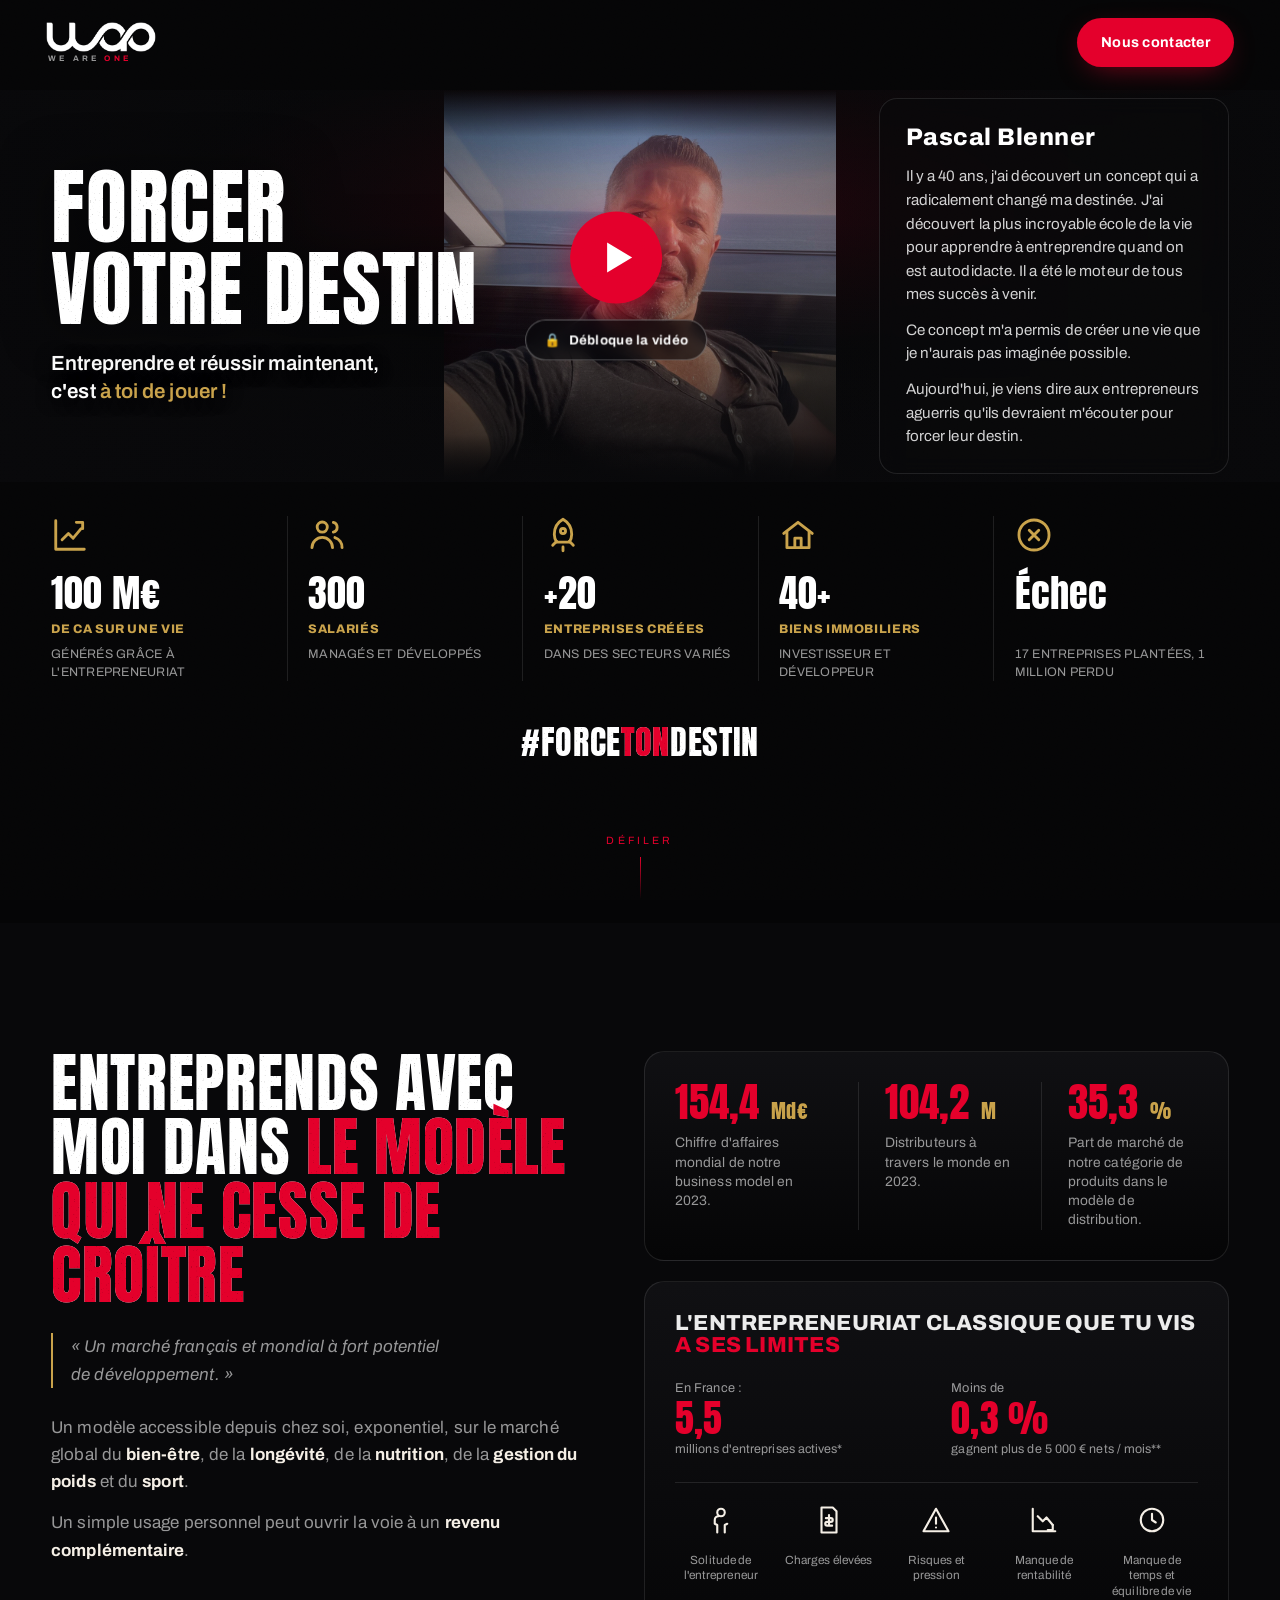
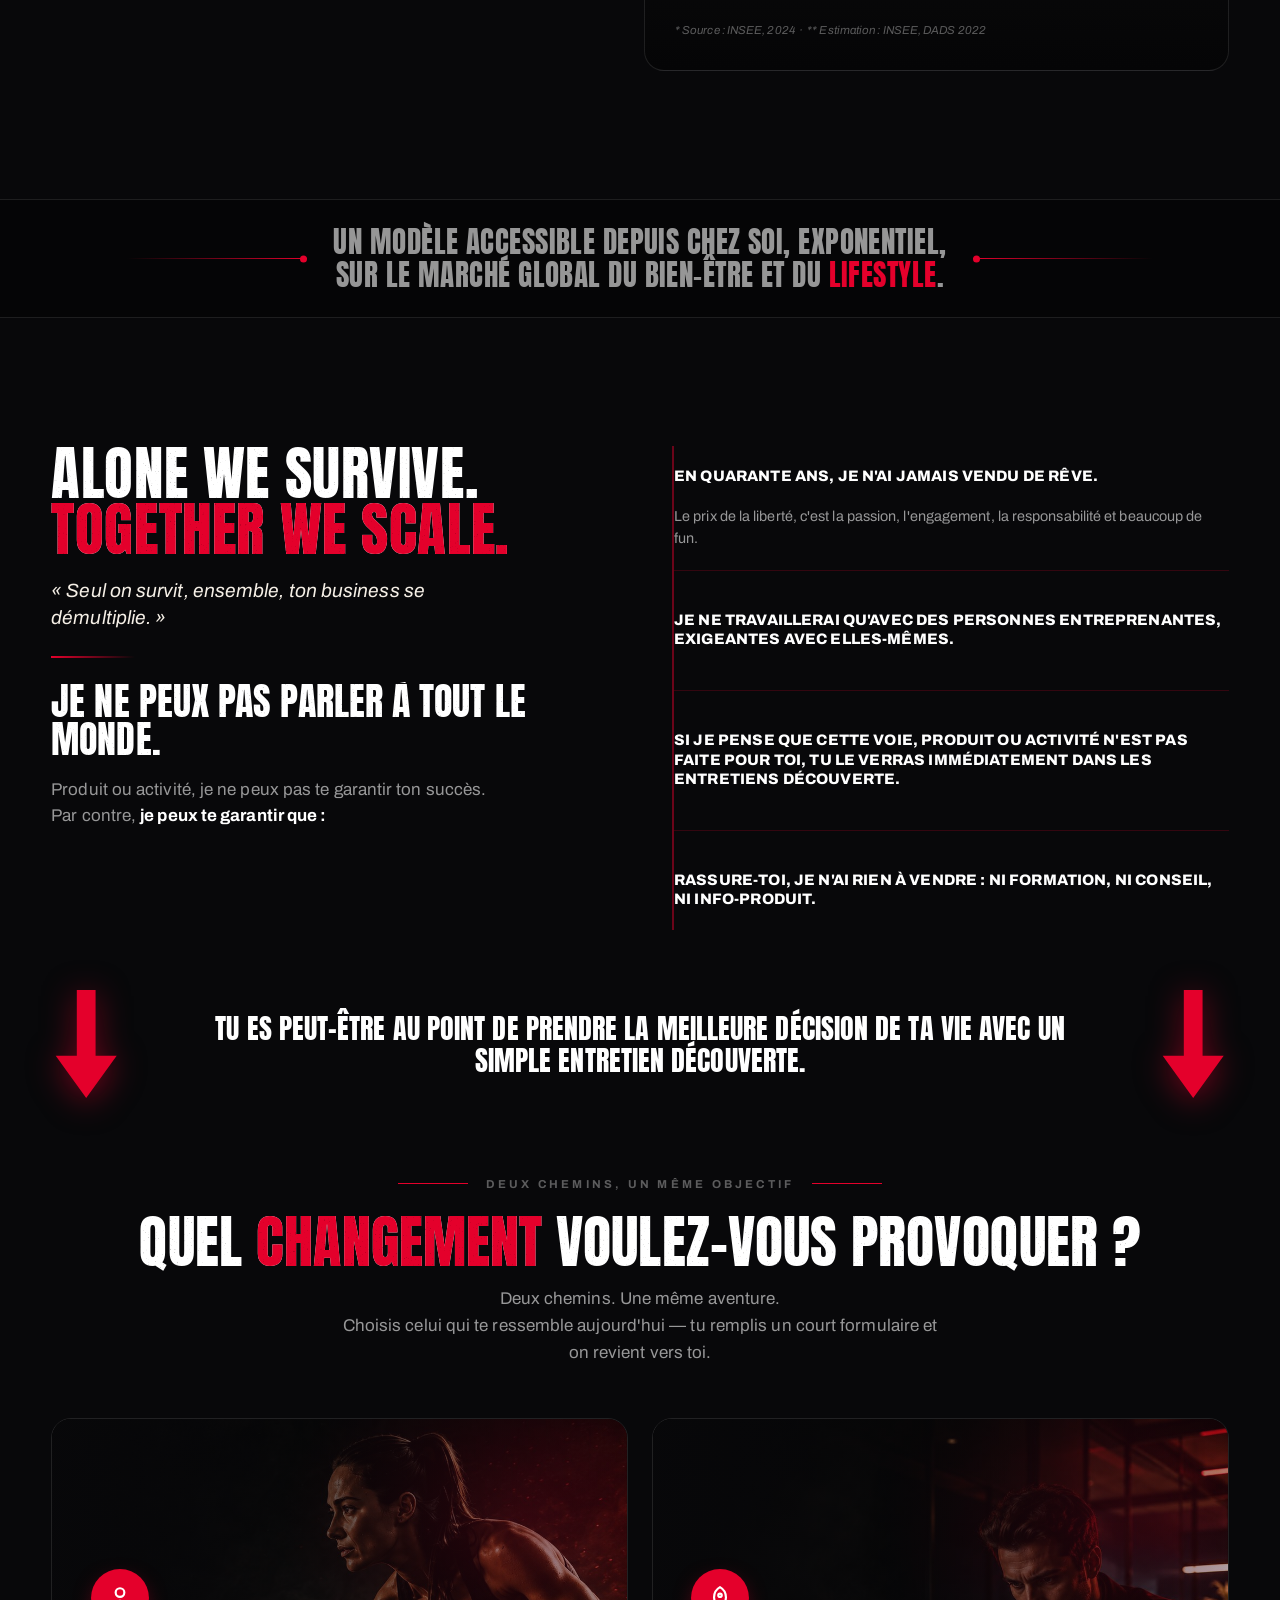
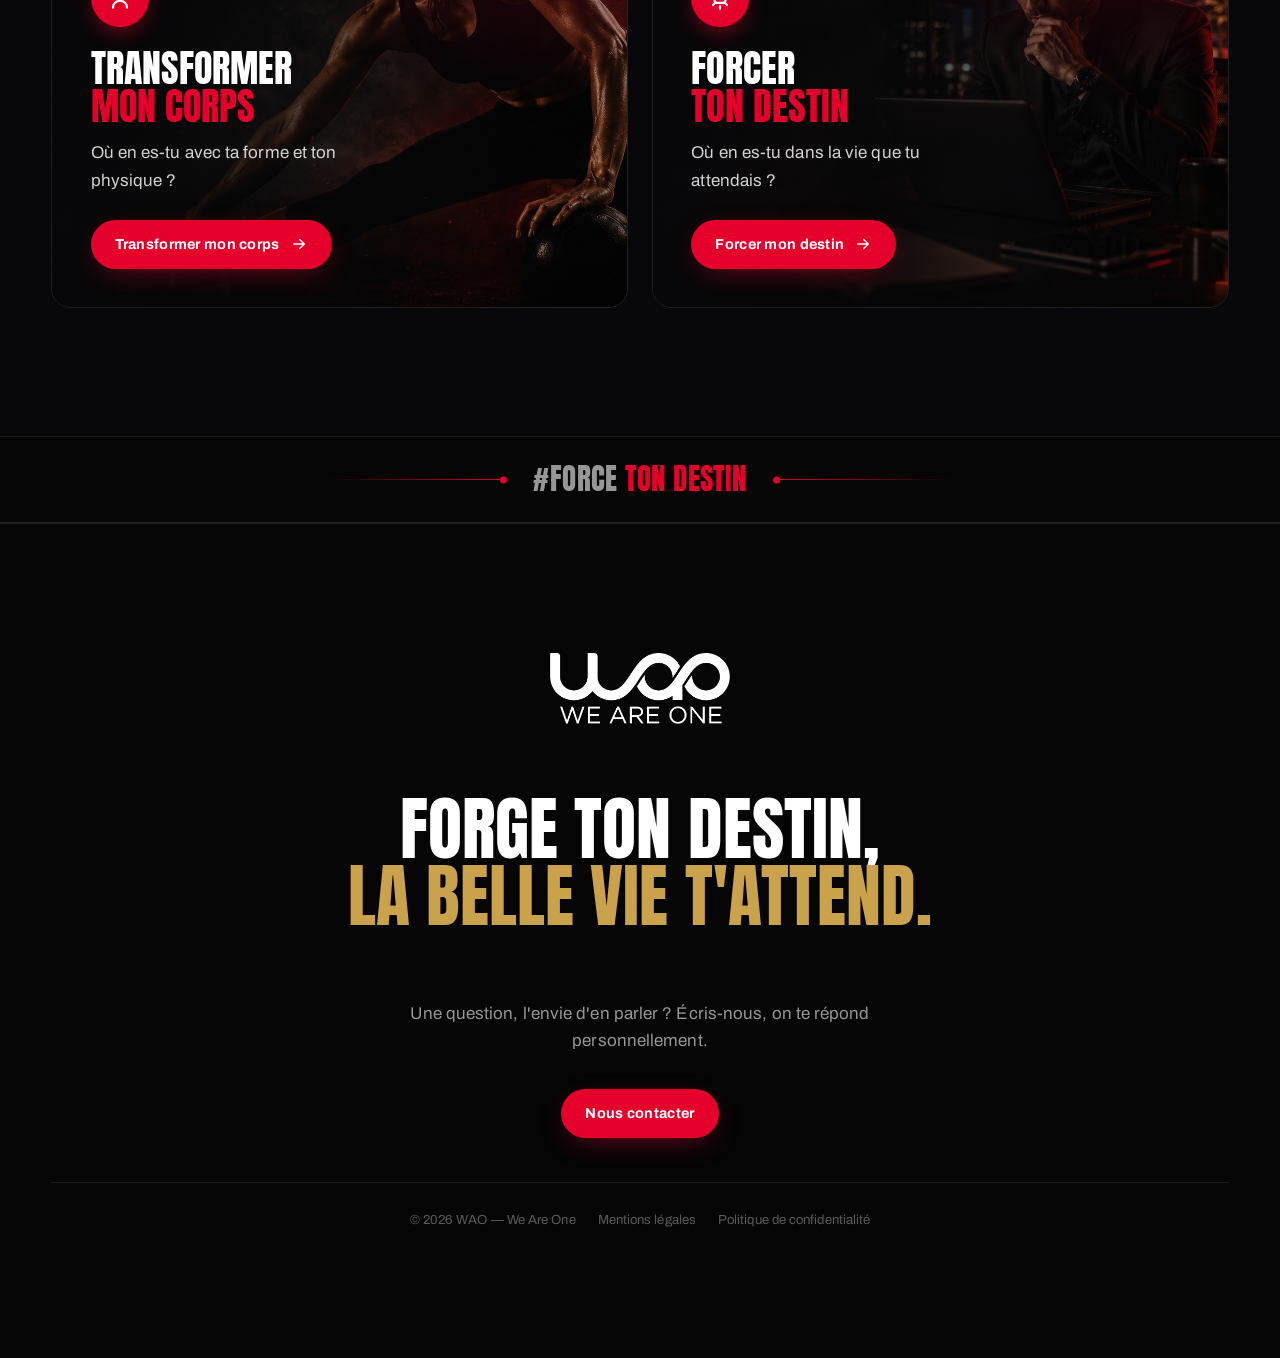
==== commit 609a9326: "Remettre la photo naturelle de Pascal dans la première section Utilise la photo normale (pascal.jpg)" ====
--- a/index.html
+++ b/index.html
@@ -30,7 +30,7 @@
   <section class="hero-cine" id="video">
     <div class="hero-cine-top">
       <div class="hero-cine-bg">
-        <img src="assets/pascal-hero.jpg" alt="Pascal Blenner" />
+        <img src="assets/pascal.jpg" alt="Pascal Blenner" />
       </div>
 
       <div class="wrap hero-cine-grid">
--- a/assets/styles.css
+++ b/assets/styles.css
@@ -817,10 +817,11 @@
 .hero-cine-top { position: relative; flex: 1; display: flex; align-items: center; padding: 8px 0; }
 .hero-cine-bg { position: absolute; inset: 0; z-index: 0; display: flex; align-items: center; justify-content: center; }
 .hero-cine-bg img {
-  height: 116%; width: auto; max-width: none; flex: none;
-  filter: brightness(.92) contrast(1.02) saturate(.84) sepia(.14) hue-rotate(-8deg);
-  -webkit-mask-image: radial-gradient(ellipse 58% 60% at 50% 44%, #000 46%, transparent 100%);
-  mask-image: radial-gradient(ellipse 58% 60% at 50% 44%, #000 46%, transparent 100%);
+  height: 100%; width: auto; max-width: none; flex: none;
+  object-fit: contain;
+  filter: brightness(.94) contrast(1.02);
+  -webkit-mask-image: linear-gradient(180deg, transparent 0%, #000 12%, #000 88%, transparent 100%);
+  mask-image: linear-gradient(180deg, transparent 0%, #000 12%, #000 88%, transparent 100%);
 }
 .hero-cine-bg::after {
   content: ""; position: absolute; inset: 0;
@@ -1000,7 +1001,7 @@
 }
 .manifesto-lede { color: var(--muted); margin: 18px 0 0; max-width: 44ch; line-height: 1.55; }
 .manifesto-lede b { color: #fff; font-weight: 700; }
-.manifesto-right { padding-left: clamp(32px, 3vw, 44px); border-left: 2px solid rgba(228,0,43,.45); }
+.manifesto-right { padding-left: clamp(48px, 4vw, 66px); border-left: 2px solid rgba(228,0,43,.45); }
 .guarantees { list-style: none; padding: 0; margin: 0; }
 .guarantees li { padding: 20px 0; border-top: 1px solid rgba(228,0,43,.2); }
 .guarantees li:first-child { border-top: 0; padding-top: 0; }
@@ -1068,7 +1069,7 @@
   .hero-cine-top { flex-direction: column; align-items: stretch; min-height: auto; padding: 38px 0 0; }
   .hero-cine-left { text-align: center; }
   .hero-cine-bg { align-items: flex-start; }
-  .hero-cine-bg img { height: auto; width: 132%; }
+  .hero-cine-bg img { height: auto; width: 100%; }
   .hero-cine-left h1 { font-size: clamp(2.4rem, 12vw, 3.6rem); }
   .pascal-card { max-width: none; margin-top: 22px; }
   .hero-video-cta { position: static; transform: none; margin: 22px auto; }
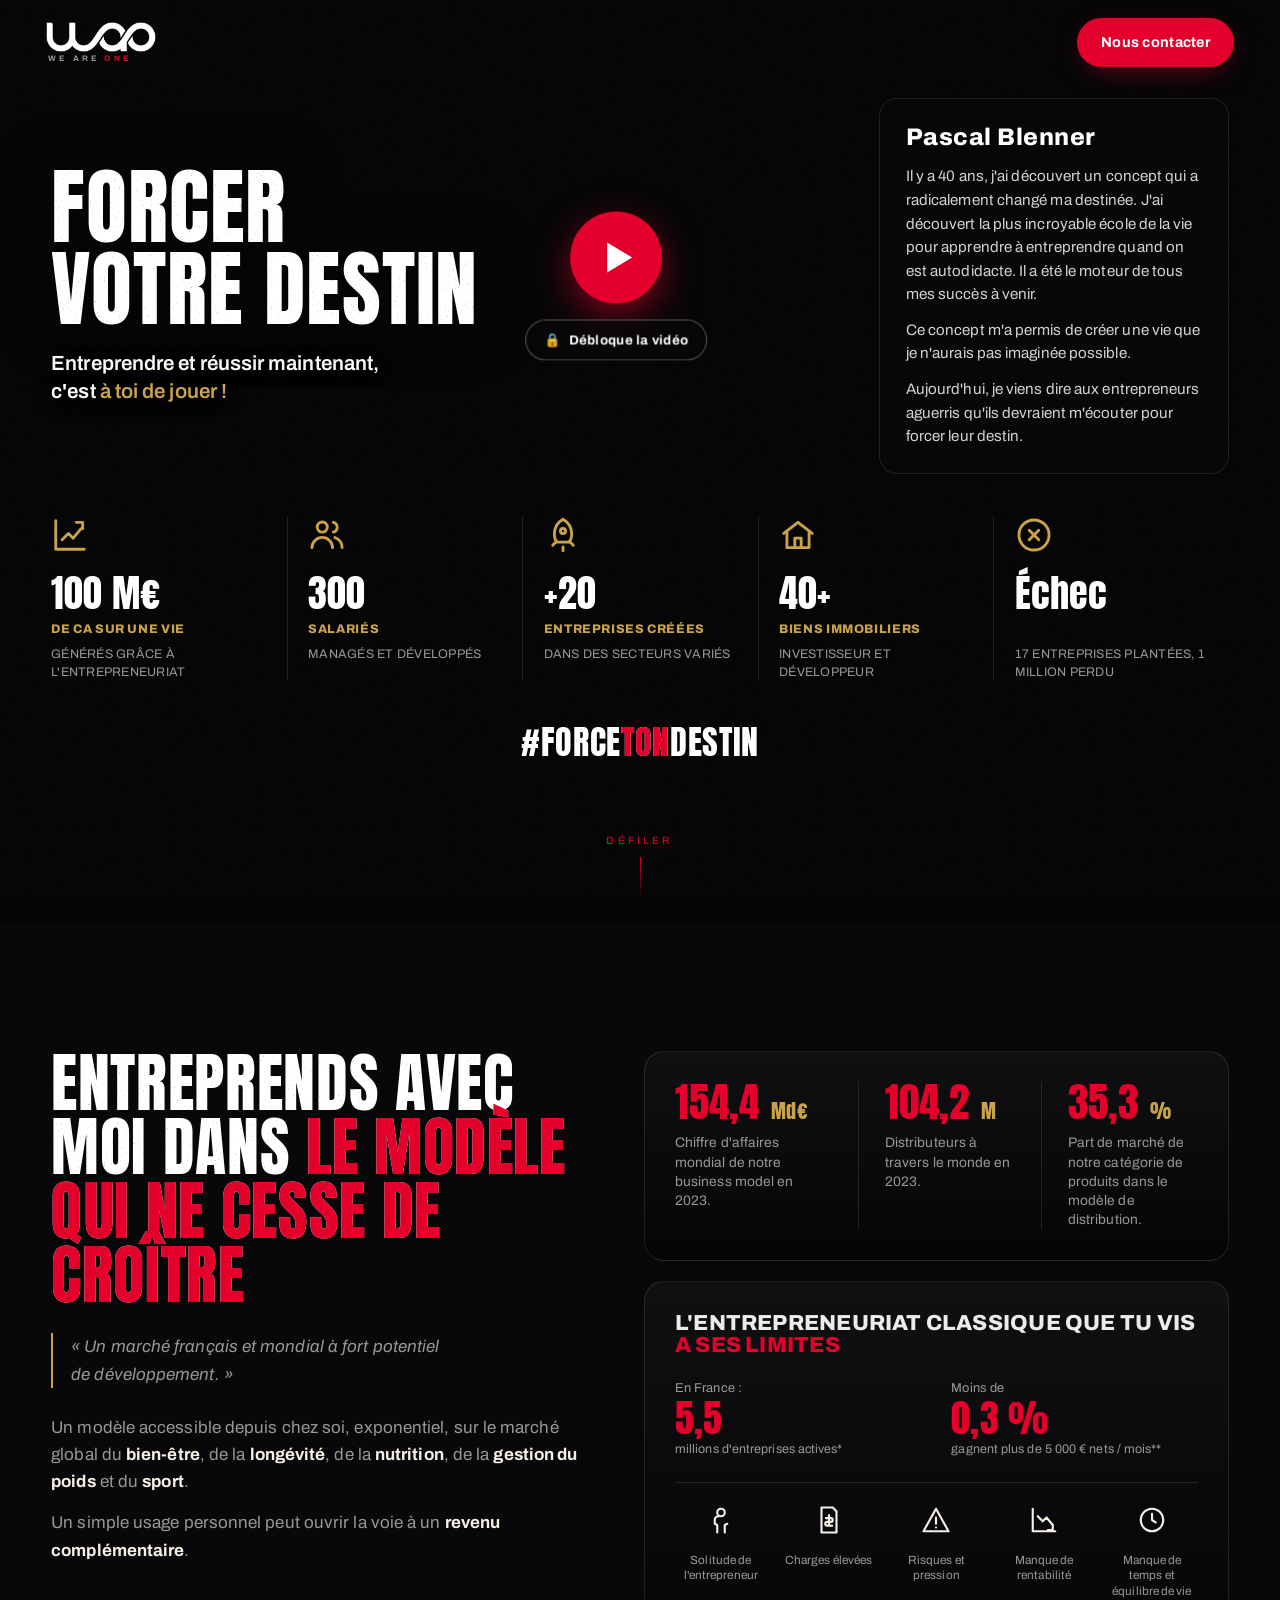
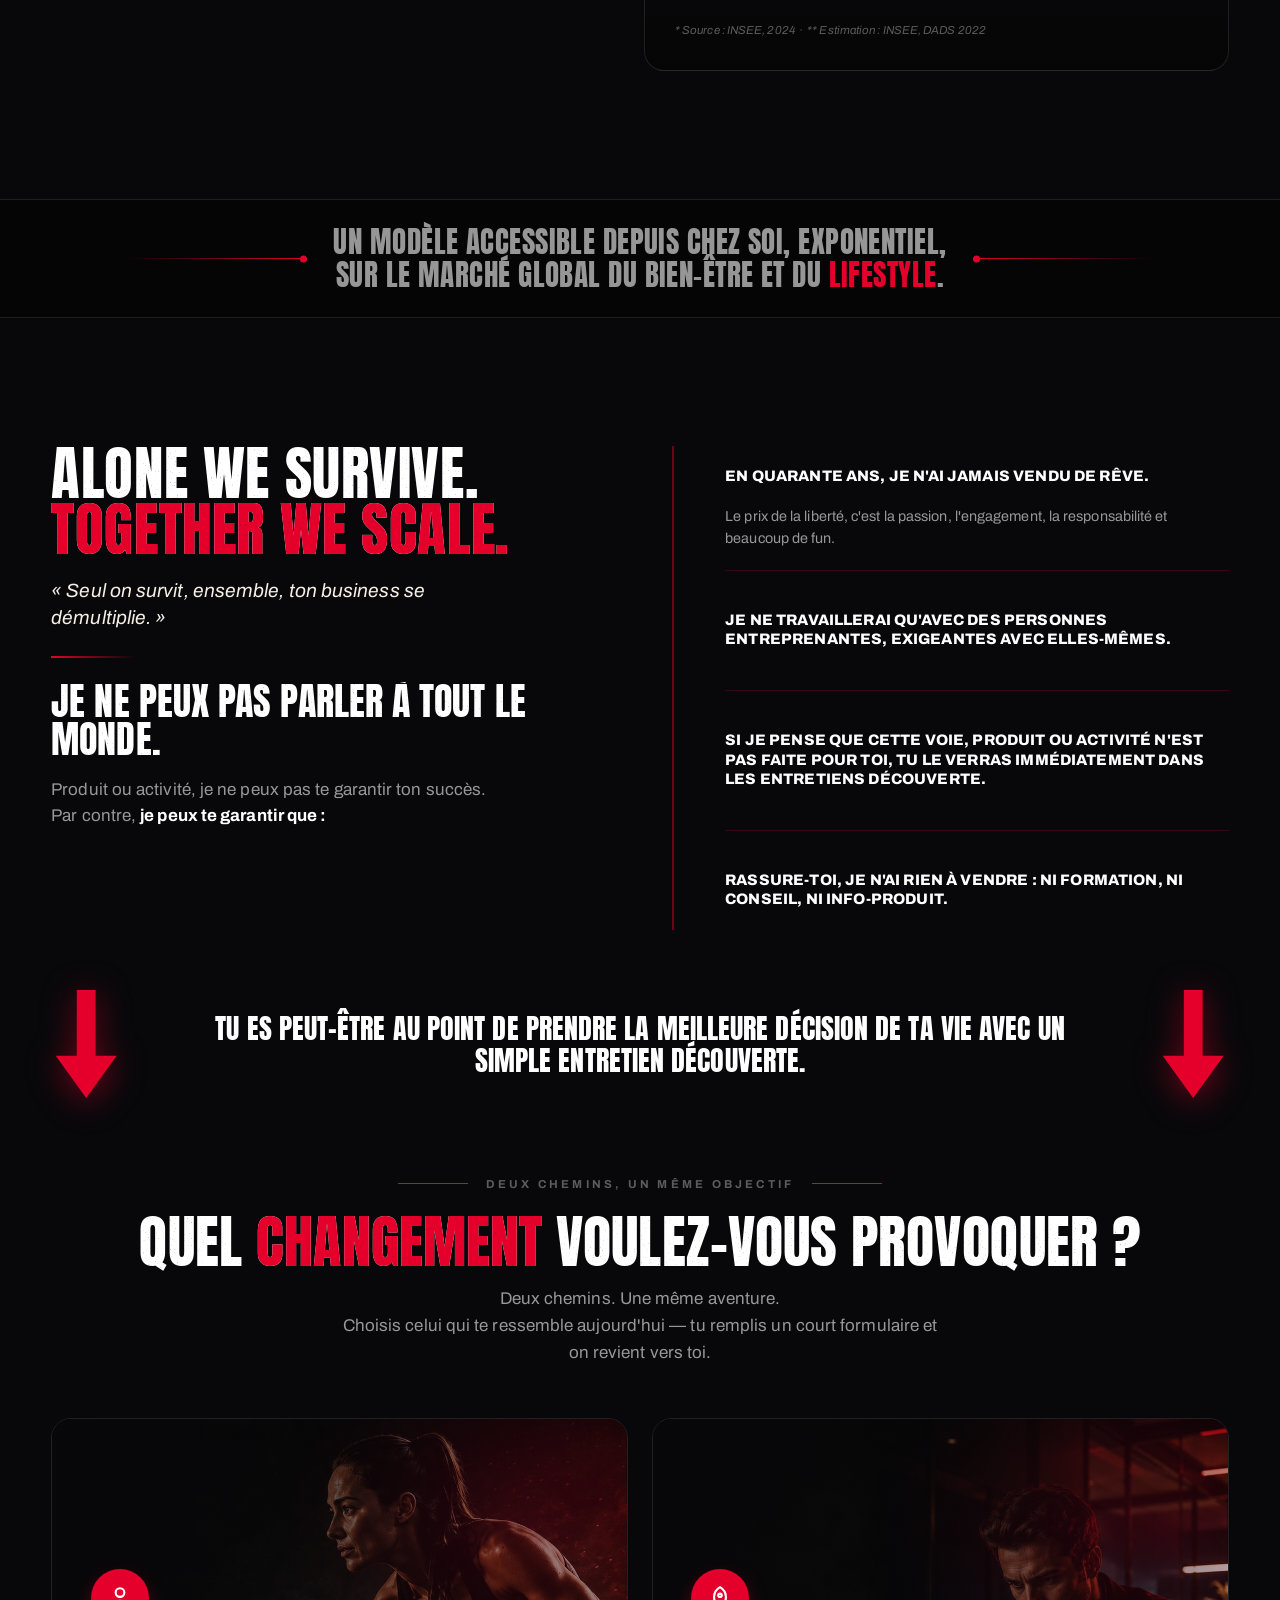
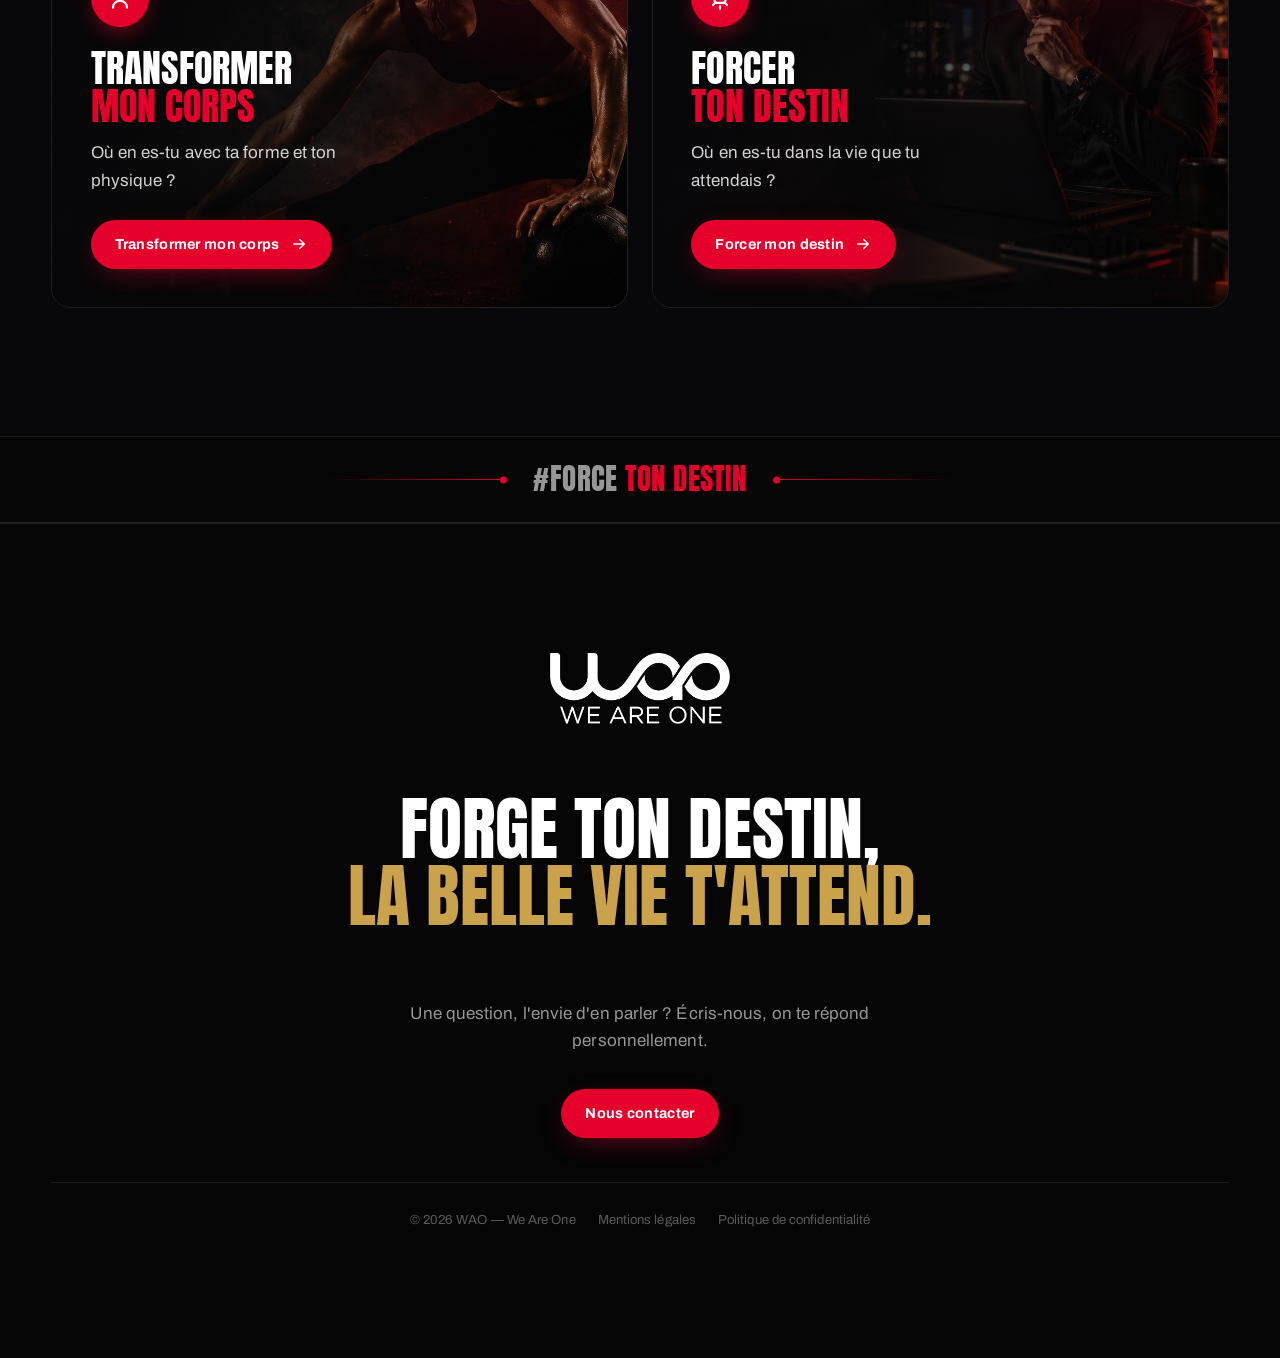
==== commit b5ead70d: "Hero sur fond noir + espacement ligne rouge du manifeste - Retire complètement la photo de Pascal du" ====
--- a/index.html
+++ b/index.html
@@ -29,10 +29,6 @@
   <!-- ============ SCREEN 1 — HERO CINÉ (vidéo + Pascal) ============ -->
   <section class="hero-cine" id="video">
     <div class="hero-cine-top">
-      <div class="hero-cine-bg">
-        <img src="assets/pascal.jpg" alt="Pascal Blenner" />
-      </div>
-
       <div class="wrap hero-cine-grid">
         <div class="hero-cine-left">
           <h1 class="grunge reveal">Forcer<br />votre destin</h1>
--- a/assets/styles.css
+++ b/assets/styles.css
@@ -815,21 +815,6 @@
   background: var(--ink);
 }
 .hero-cine-top { position: relative; flex: 1; display: flex; align-items: center; padding: 8px 0; }
-.hero-cine-bg { position: absolute; inset: 0; z-index: 0; display: flex; align-items: center; justify-content: center; }
-.hero-cine-bg img {
-  height: 100%; width: auto; max-width: none; flex: none;
-  object-fit: contain;
-  filter: brightness(.94) contrast(1.02);
-  -webkit-mask-image: linear-gradient(180deg, transparent 0%, #000 12%, #000 88%, transparent 100%);
-  mask-image: linear-gradient(180deg, transparent 0%, #000 12%, #000 88%, transparent 100%);
-}
-.hero-cine-bg::after {
-  content: ""; position: absolute; inset: 0;
-  background:
-    linear-gradient(90deg, rgba(8,8,10,.95) 0%, rgba(8,8,10,.5) 26%, rgba(8,8,10,.13) 50%, rgba(8,8,10,.64) 80%, rgba(8,8,10,.9) 100%),
-    linear-gradient(180deg, rgba(8,8,10,.3), rgba(8,8,10,.02) 34%, rgba(8,8,10,.44) 74%, rgba(8,8,10,.92) 100%),
-    radial-gradient(60% 54% at 56% 28%, rgba(228,0,43,.18), transparent 72%);
-}
 .hero-cine-grid {
   position: relative; z-index: 2;
   display: grid; grid-template-columns: 1fr 350px;
@@ -1001,8 +986,8 @@
 }
 .manifesto-lede { color: var(--muted); margin: 18px 0 0; max-width: 44ch; line-height: 1.55; }
 .manifesto-lede b { color: #fff; font-weight: 700; }
+.guarantees { list-style: none; padding: 0; margin: 0; }
 .manifesto-right { padding-left: clamp(48px, 4vw, 66px); border-left: 2px solid rgba(228,0,43,.45); }
-.guarantees { list-style: none; padding: 0; margin: 0; }
 .guarantees li { padding: 20px 0; border-top: 1px solid rgba(228,0,43,.2); }
 .guarantees li:first-child { border-top: 0; padding-top: 0; }
 .guarantees li:last-child { padding-bottom: 0; }
@@ -1068,8 +1053,6 @@
   .hero-cine { min-height: auto; padding-top: 96px; padding-bottom: 30px; }
   .hero-cine-top { flex-direction: column; align-items: stretch; min-height: auto; padding: 38px 0 0; }
   .hero-cine-left { text-align: center; }
-  .hero-cine-bg { align-items: flex-start; }
-  .hero-cine-bg img { height: auto; width: 100%; }
   .hero-cine-left h1 { font-size: clamp(2.4rem, 12vw, 3.6rem); }
   .pascal-card { max-width: none; margin-top: 22px; }
   .hero-video-cta { position: static; transform: none; margin: 22px auto; }
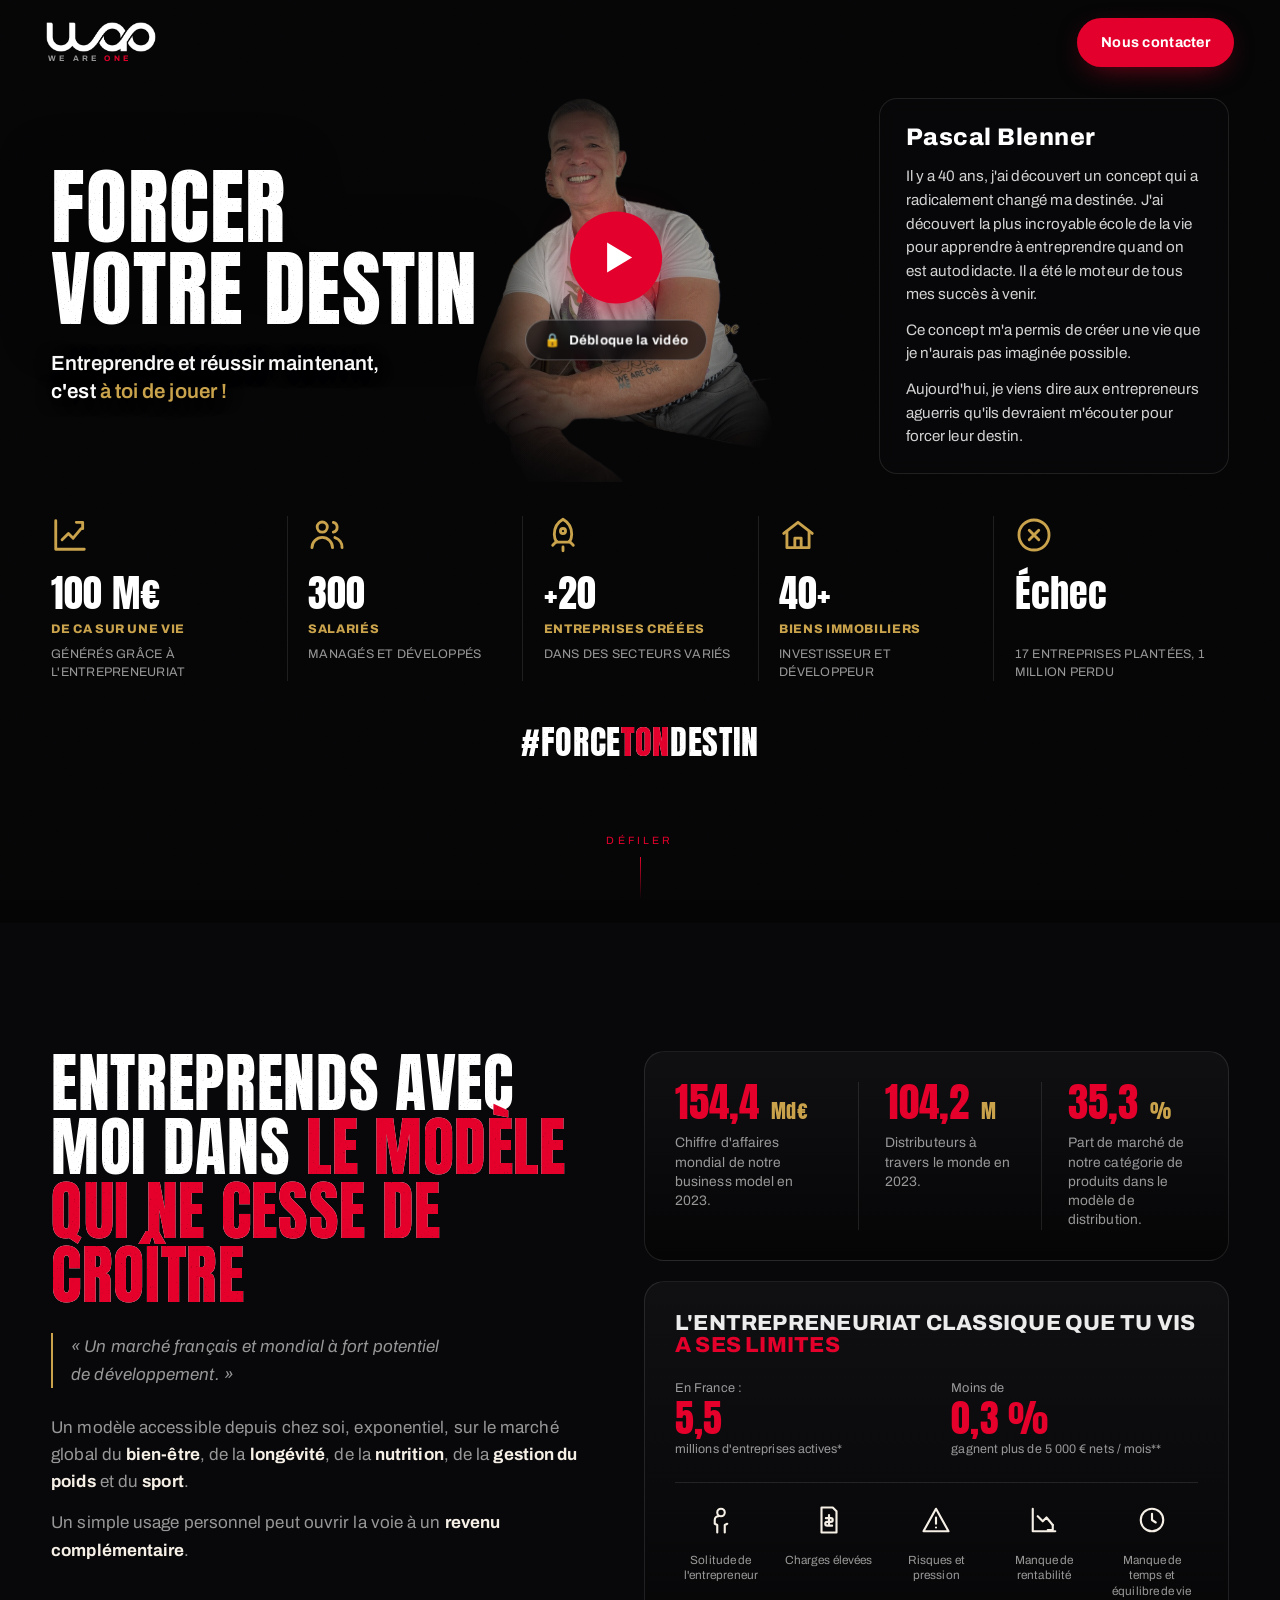
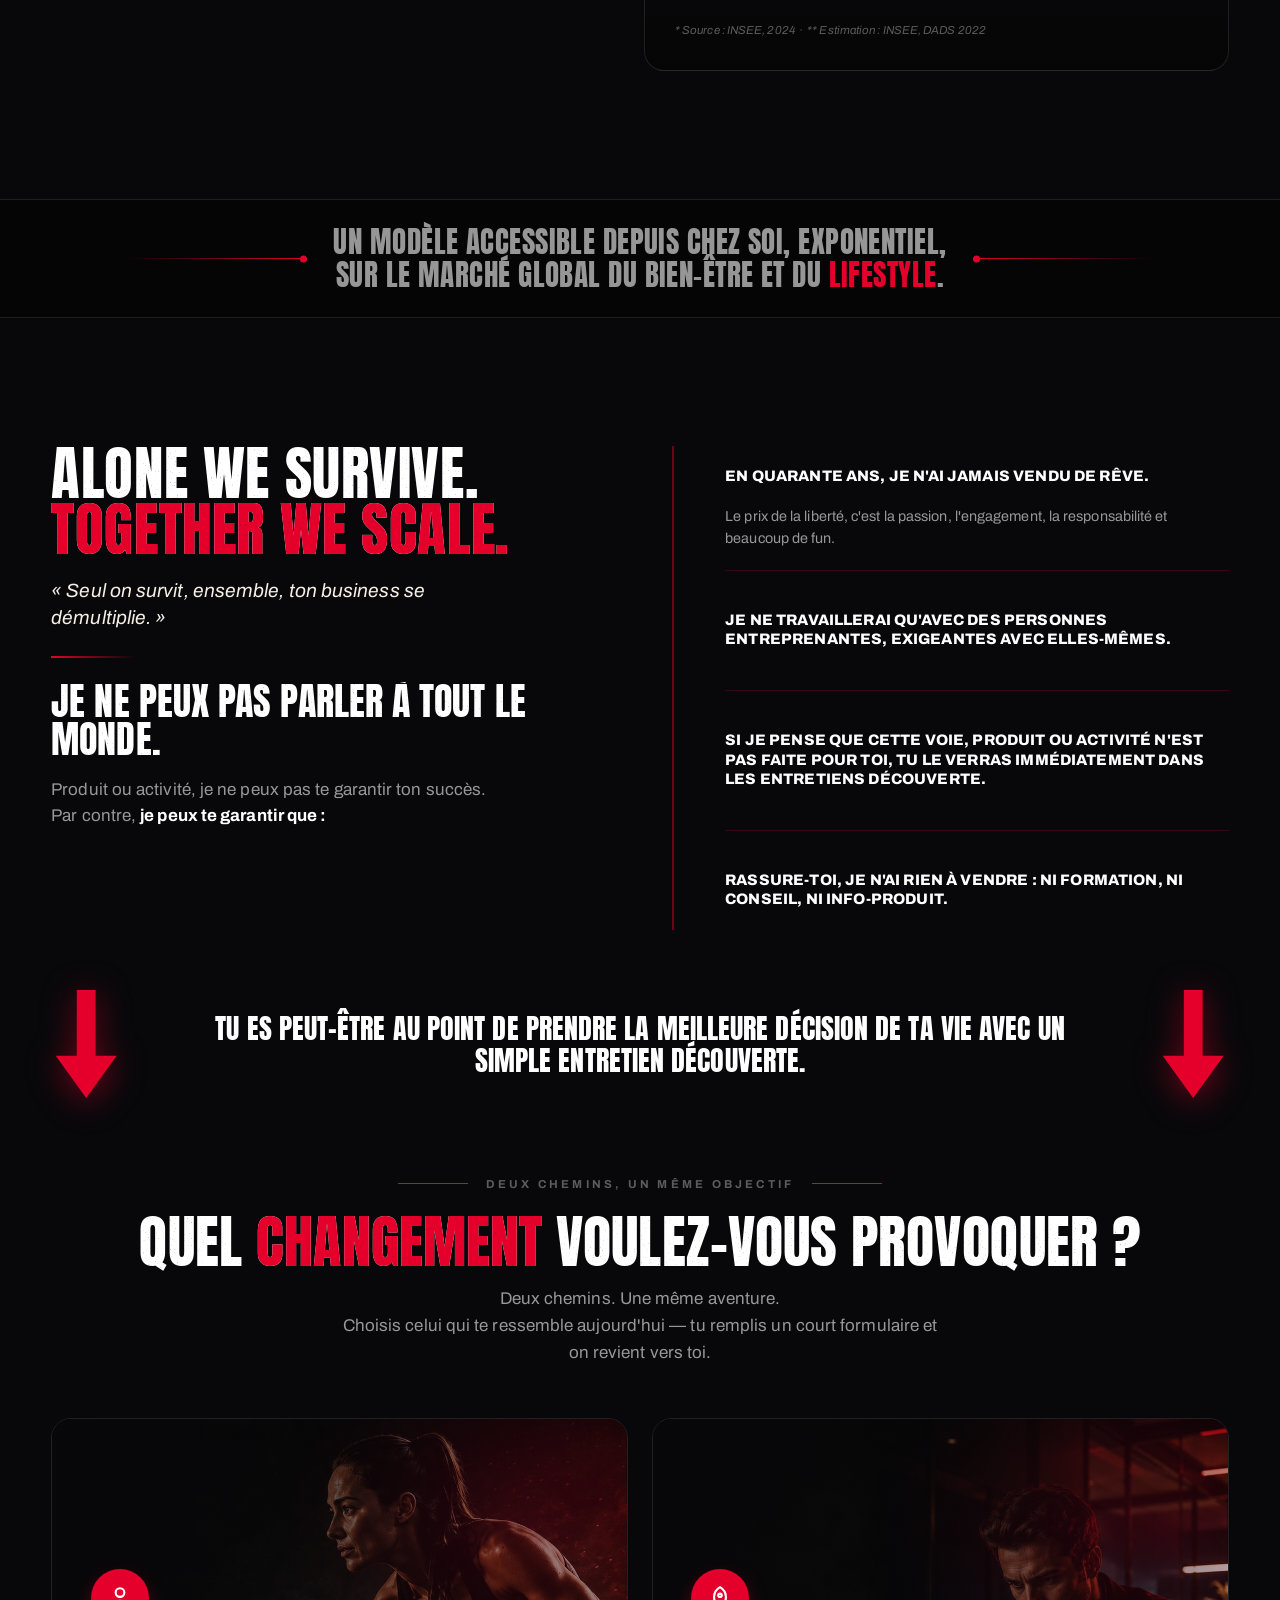
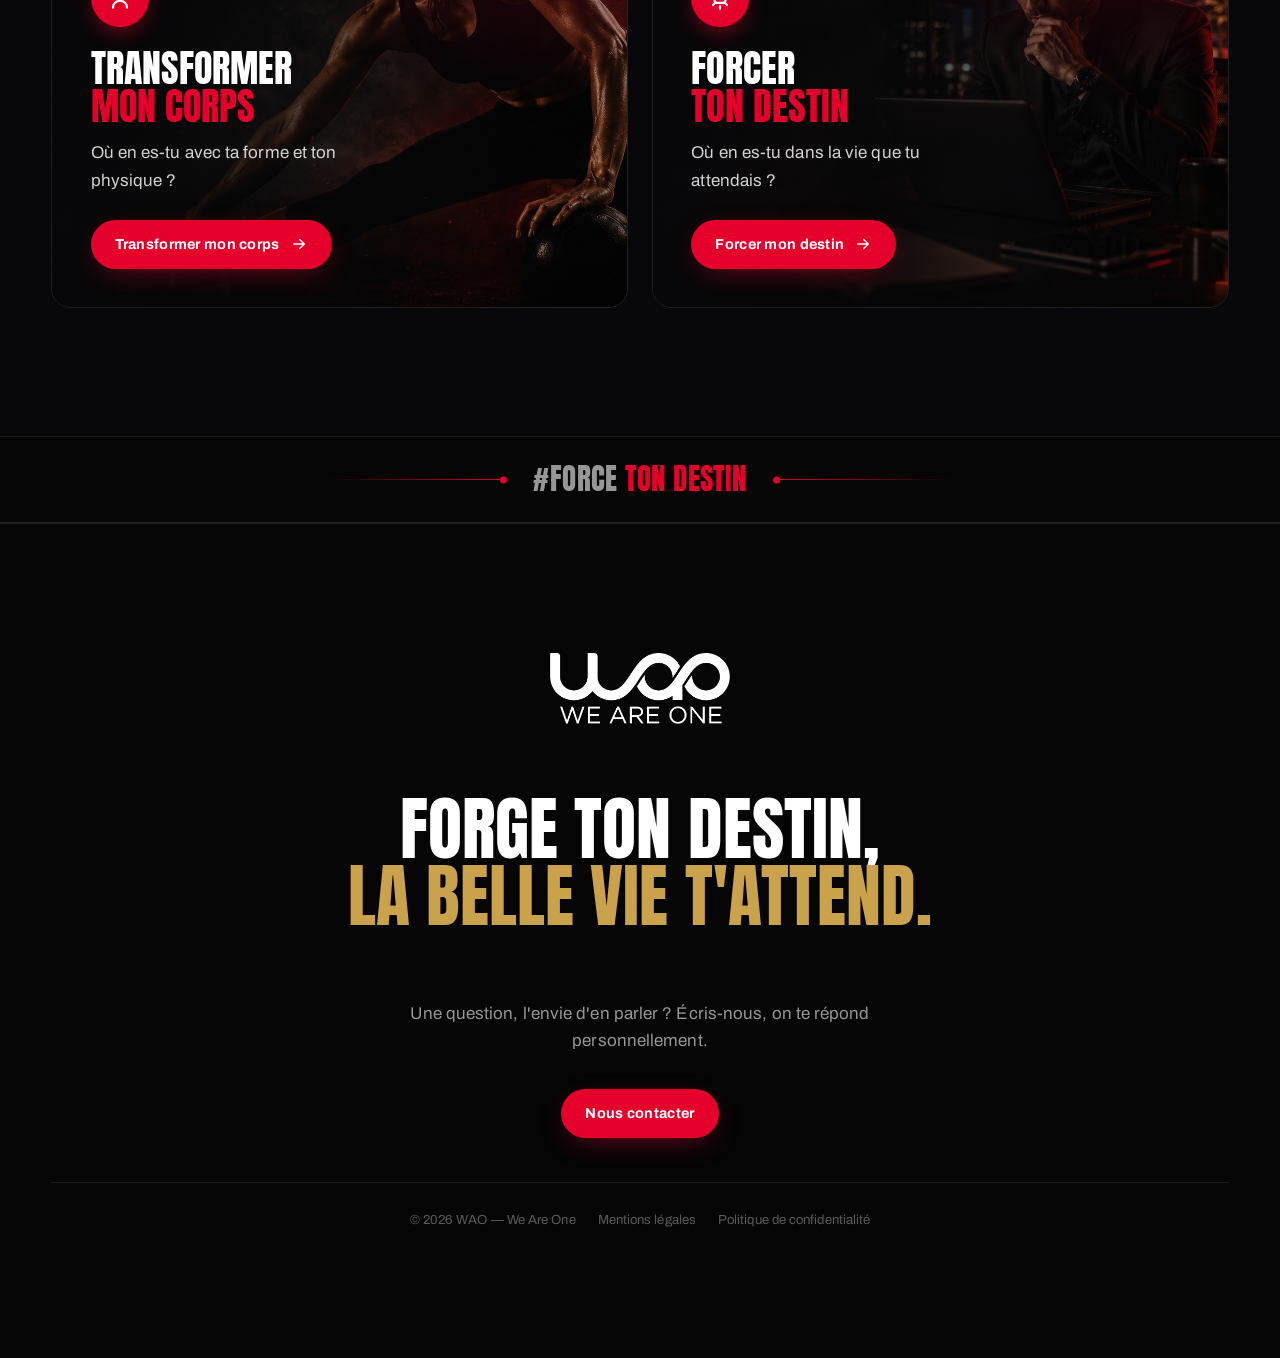
==== commit 9fdbf78c: "Hero : Pascal détouré et intégré en fondu derrière le bouton Play Nouvelle photo de Pascal détourée " ====
--- a/index.html
+++ b/index.html
@@ -29,6 +29,10 @@
   <!-- ============ SCREEN 1 — HERO CINÉ (vidéo + Pascal) ============ -->
   <section class="hero-cine" id="video">
     <div class="hero-cine-top">
+      <div class="hero-cine-bg" aria-hidden="true">
+        <img src="assets/pascal-cut.png" alt="" />
+      </div>
+
       <div class="wrap hero-cine-grid">
         <div class="hero-cine-left">
           <h1 class="grunge reveal">Forcer<br />votre destin</h1>
--- a/assets/styles.css
+++ b/assets/styles.css
@@ -815,6 +815,26 @@
   background: var(--ink);
 }
 .hero-cine-top { position: relative; flex: 1; display: flex; align-items: center; padding: 8px 0; }
+.hero-cine-bg {
+  position: absolute; inset: 0; z-index: 0;
+  display: flex; align-items: flex-end; justify-content: center;
+  pointer-events: none;
+}
+.hero-cine-bg img {
+  height: 98%; width: auto; max-width: none; flex: none;
+  object-fit: contain;
+  transform: translateX(-4%);
+  filter: brightness(.82) contrast(1.03) saturate(.9);
+  -webkit-mask-image: radial-gradient(ellipse 58% 72% at 50% 44%, #000 46%, rgba(0,0,0,.45) 74%, transparent 100%);
+  mask-image: radial-gradient(ellipse 58% 72% at 50% 44%, #000 46%, rgba(0,0,0,.45) 74%, transparent 100%);
+}
+/* voile pour la lisibilité des textes par-dessus la photo */
+.hero-cine-bg::after {
+  content: ""; position: absolute; inset: 0;
+  background:
+    linear-gradient(90deg, rgba(5,5,6,.88) 0%, rgba(5,5,6,.35) 26%, rgba(5,5,6,0) 46%, rgba(5,5,6,.28) 74%, rgba(5,5,6,.72) 100%),
+    linear-gradient(180deg, rgba(5,5,6,.55) 0%, rgba(5,5,6,0) 30%, rgba(5,5,6,.15) 72%, rgba(5,5,6,.85) 100%);
+}
 .hero-cine-grid {
   position: relative; z-index: 2;
   display: grid; grid-template-columns: 1fr 350px;
@@ -1052,6 +1072,8 @@
   /* Hero ciné mobile : empilé, play au-dessus du texte */
   .hero-cine { min-height: auto; padding-top: 96px; padding-bottom: 30px; }
   .hero-cine-top { flex-direction: column; align-items: stretch; min-height: auto; padding: 38px 0 0; }
+  .hero-cine-bg { align-items: flex-start; }
+  .hero-cine-bg img { height: auto; width: 116%; transform: translateX(0); }
   .hero-cine-left { text-align: center; }
   .hero-cine-left h1 { font-size: clamp(2.4rem, 12vw, 3.6rem); }
   .pascal-card { max-width: none; margin-top: 22px; }
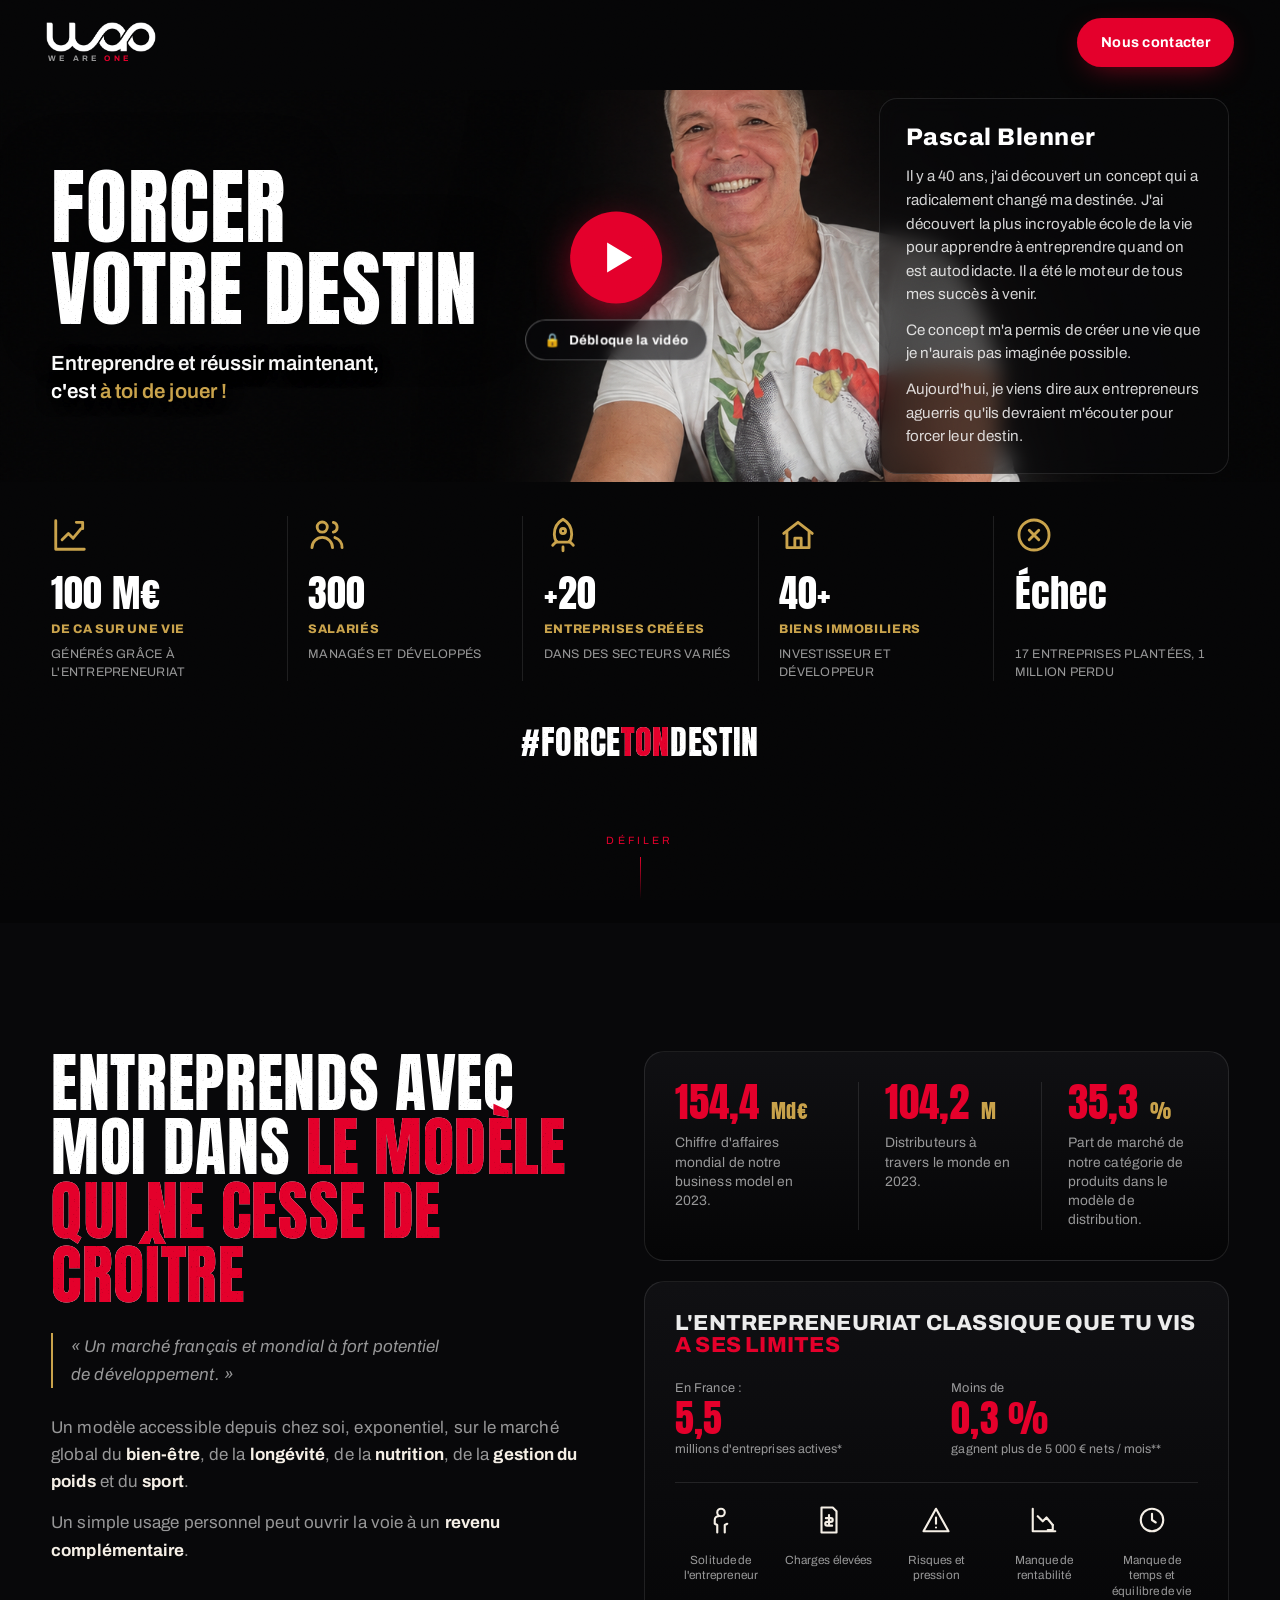
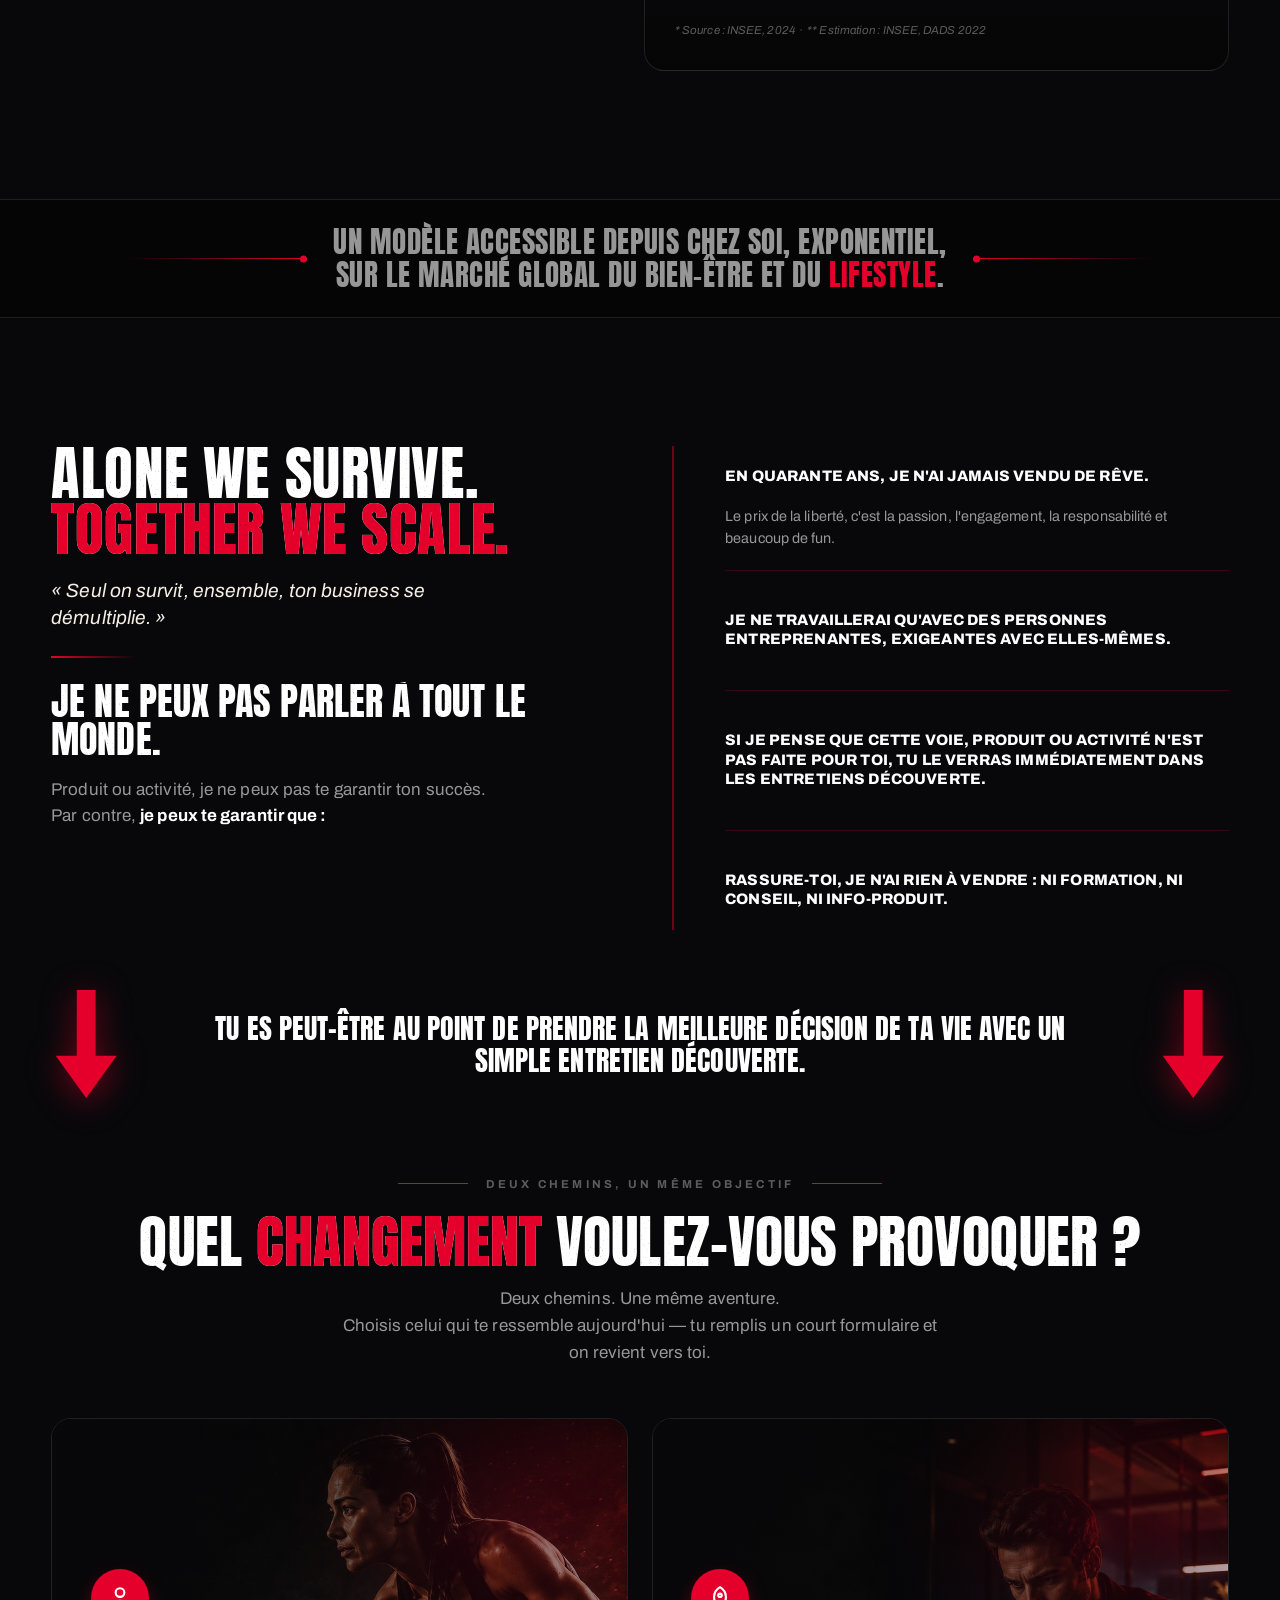
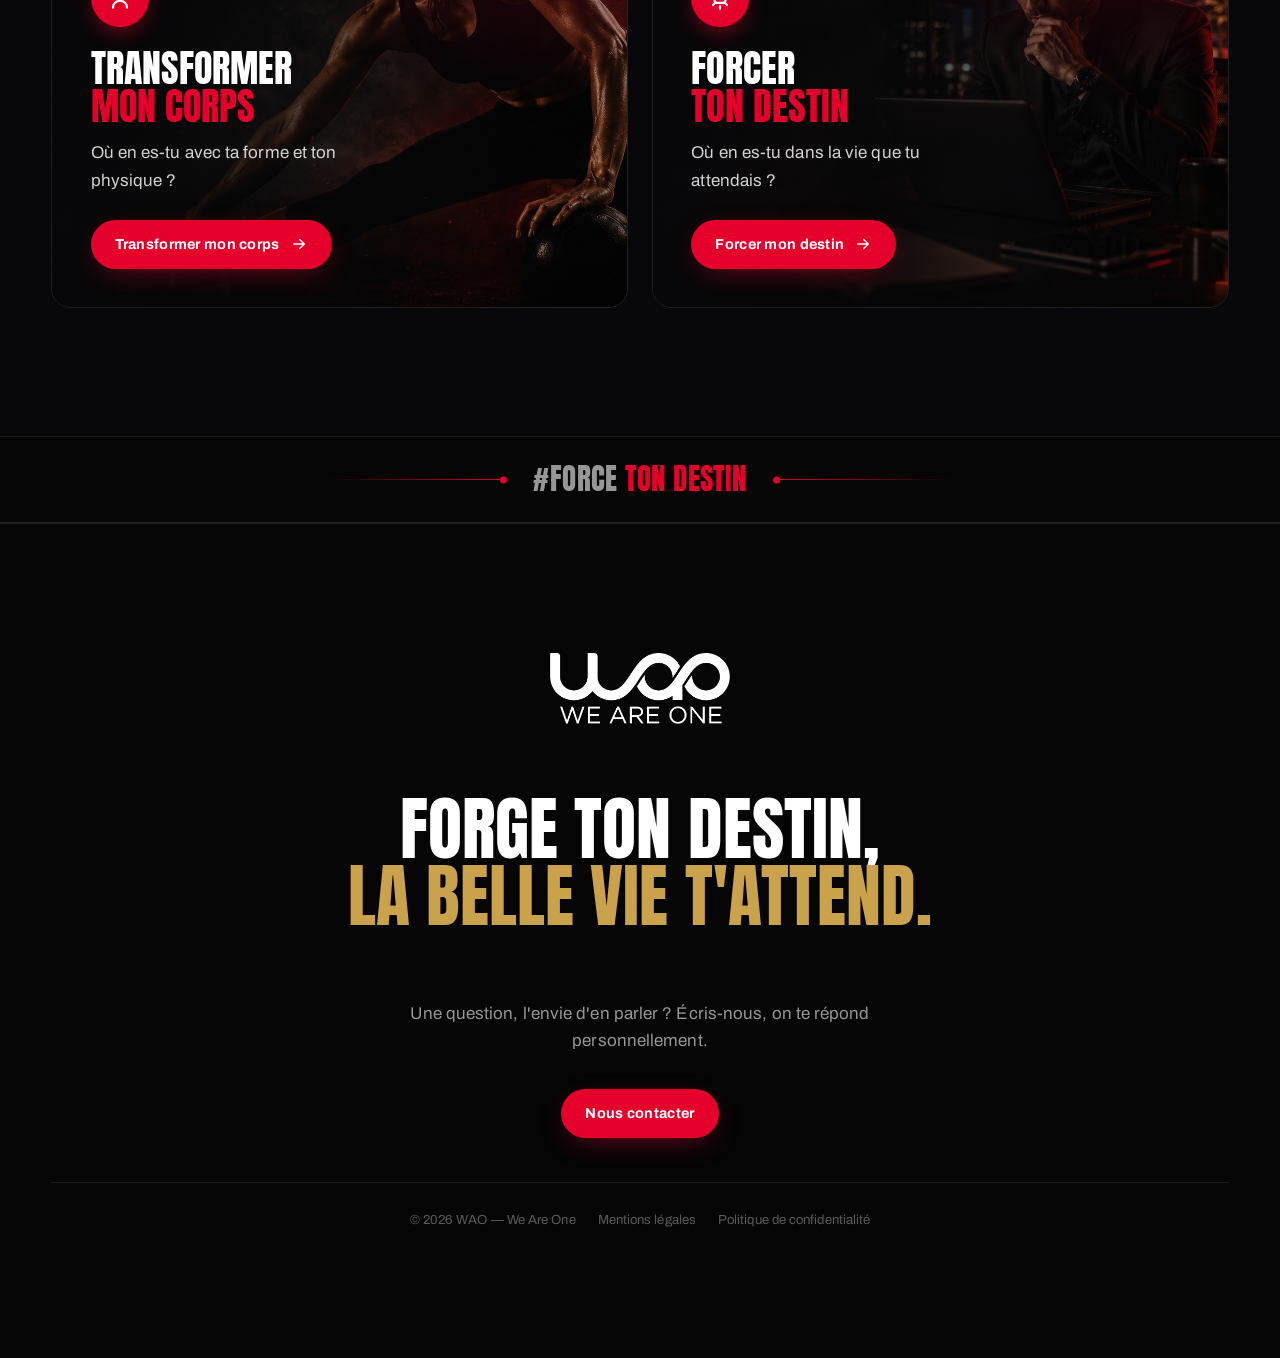
==== commit fb64f417: "Remplace le hero par la photo finalisée de Pascal fournie Utilise directement l'image déjà retouchée" ====
--- a/index.html
+++ b/index.html
@@ -30,7 +30,7 @@
   <section class="hero-cine" id="video">
     <div class="hero-cine-top">
       <div class="hero-cine-bg" aria-hidden="true">
-        <img src="assets/pascal-cut.png" alt="" />
+        <img src="assets/pascal-section-hero.png" alt="Pascal Blenner" />
       </div>
 
       <div class="wrap hero-cine-grid">
--- a/assets/styles.css
+++ b/assets/styles.css
@@ -817,23 +817,12 @@
 .hero-cine-top { position: relative; flex: 1; display: flex; align-items: center; padding: 8px 0; }
 .hero-cine-bg {
   position: absolute; inset: 0; z-index: 0;
-  display: flex; align-items: flex-end; justify-content: center;
   pointer-events: none;
 }
+/* Photo déjà composée sur fond noir avec fondu : simple fond couvrant */
 .hero-cine-bg img {
-  height: 98%; width: auto; max-width: none; flex: none;
-  object-fit: contain;
-  transform: translateX(-4%);
-  filter: brightness(.82) contrast(1.03) saturate(.9);
-  -webkit-mask-image: radial-gradient(ellipse 58% 72% at 50% 44%, #000 46%, rgba(0,0,0,.45) 74%, transparent 100%);
-  mask-image: radial-gradient(ellipse 58% 72% at 50% 44%, #000 46%, rgba(0,0,0,.45) 74%, transparent 100%);
-}
-/* voile pour la lisibilité des textes par-dessus la photo */
-.hero-cine-bg::after {
-  content: ""; position: absolute; inset: 0;
-  background:
-    linear-gradient(90deg, rgba(5,5,6,.88) 0%, rgba(5,5,6,.35) 26%, rgba(5,5,6,0) 46%, rgba(5,5,6,.28) 74%, rgba(5,5,6,.72) 100%),
-    linear-gradient(180deg, rgba(5,5,6,.55) 0%, rgba(5,5,6,0) 30%, rgba(5,5,6,.15) 72%, rgba(5,5,6,.85) 100%);
+  width: 100%; height: 100%;
+  object-fit: cover; object-position: 72% 26%;
 }
 .hero-cine-grid {
   position: relative; z-index: 2;
@@ -1072,8 +1061,7 @@
   /* Hero ciné mobile : empilé, play au-dessus du texte */
   .hero-cine { min-height: auto; padding-top: 96px; padding-bottom: 30px; }
   .hero-cine-top { flex-direction: column; align-items: stretch; min-height: auto; padding: 38px 0 0; }
-  .hero-cine-bg { align-items: flex-start; }
-  .hero-cine-bg img { height: auto; width: 116%; transform: translateX(0); }
+  .hero-cine-bg img { object-position: 68% center; }
   .hero-cine-left { text-align: center; }
   .hero-cine-left h1 { font-size: clamp(2.4rem, 12vw, 3.6rem); }
   .pascal-card { max-width: none; margin-top: 22px; }
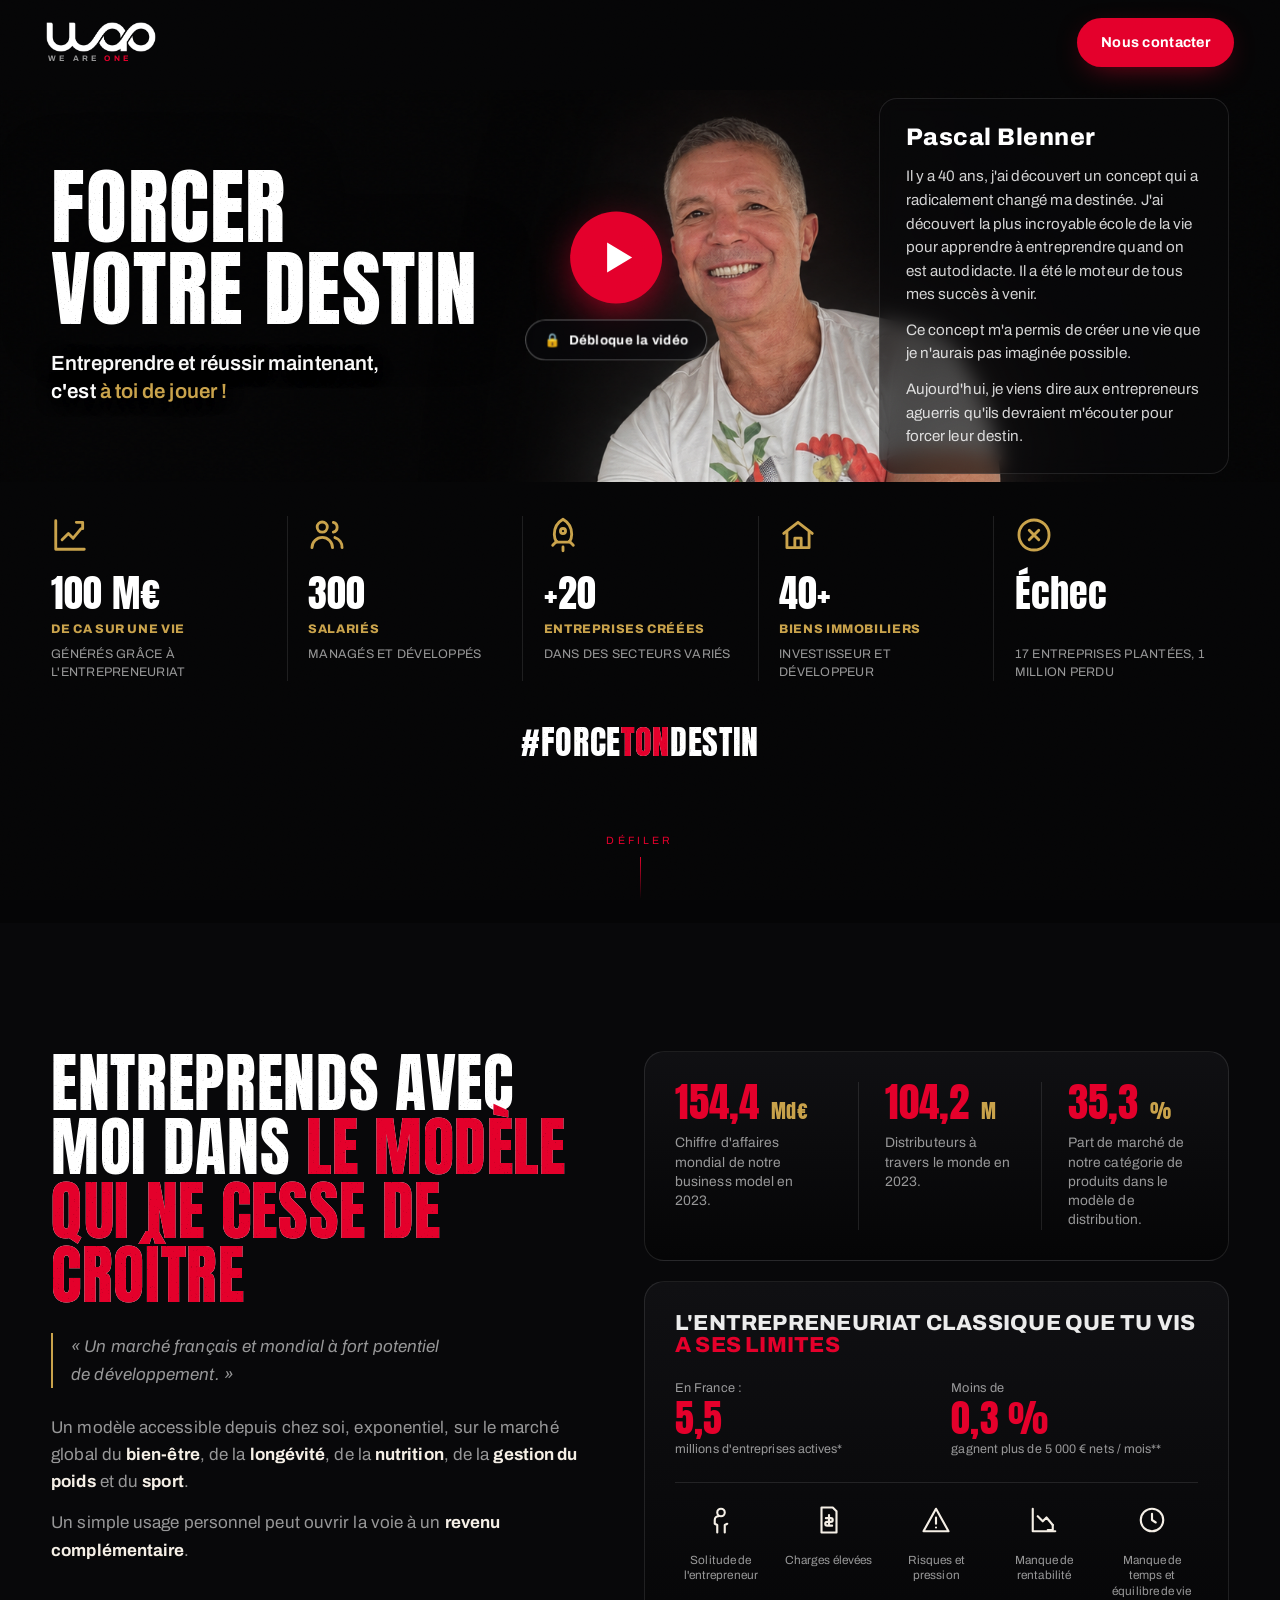
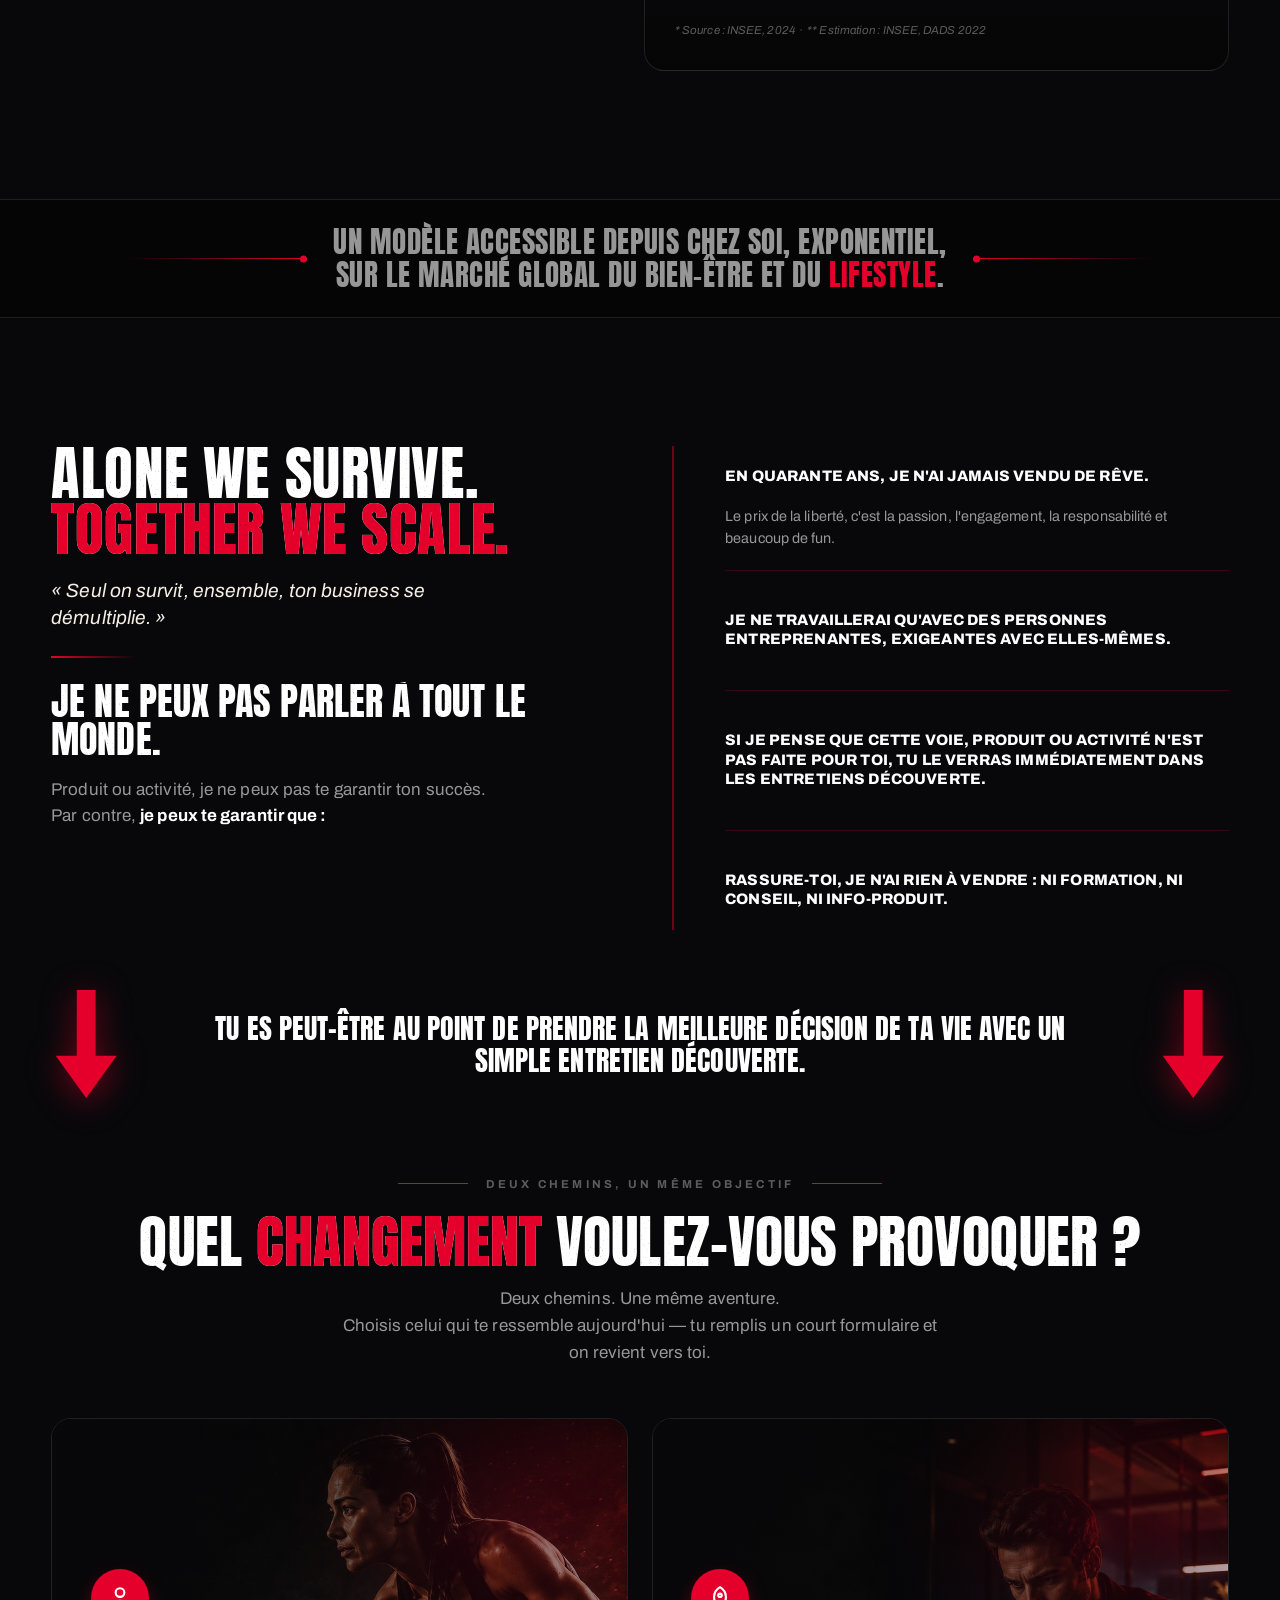
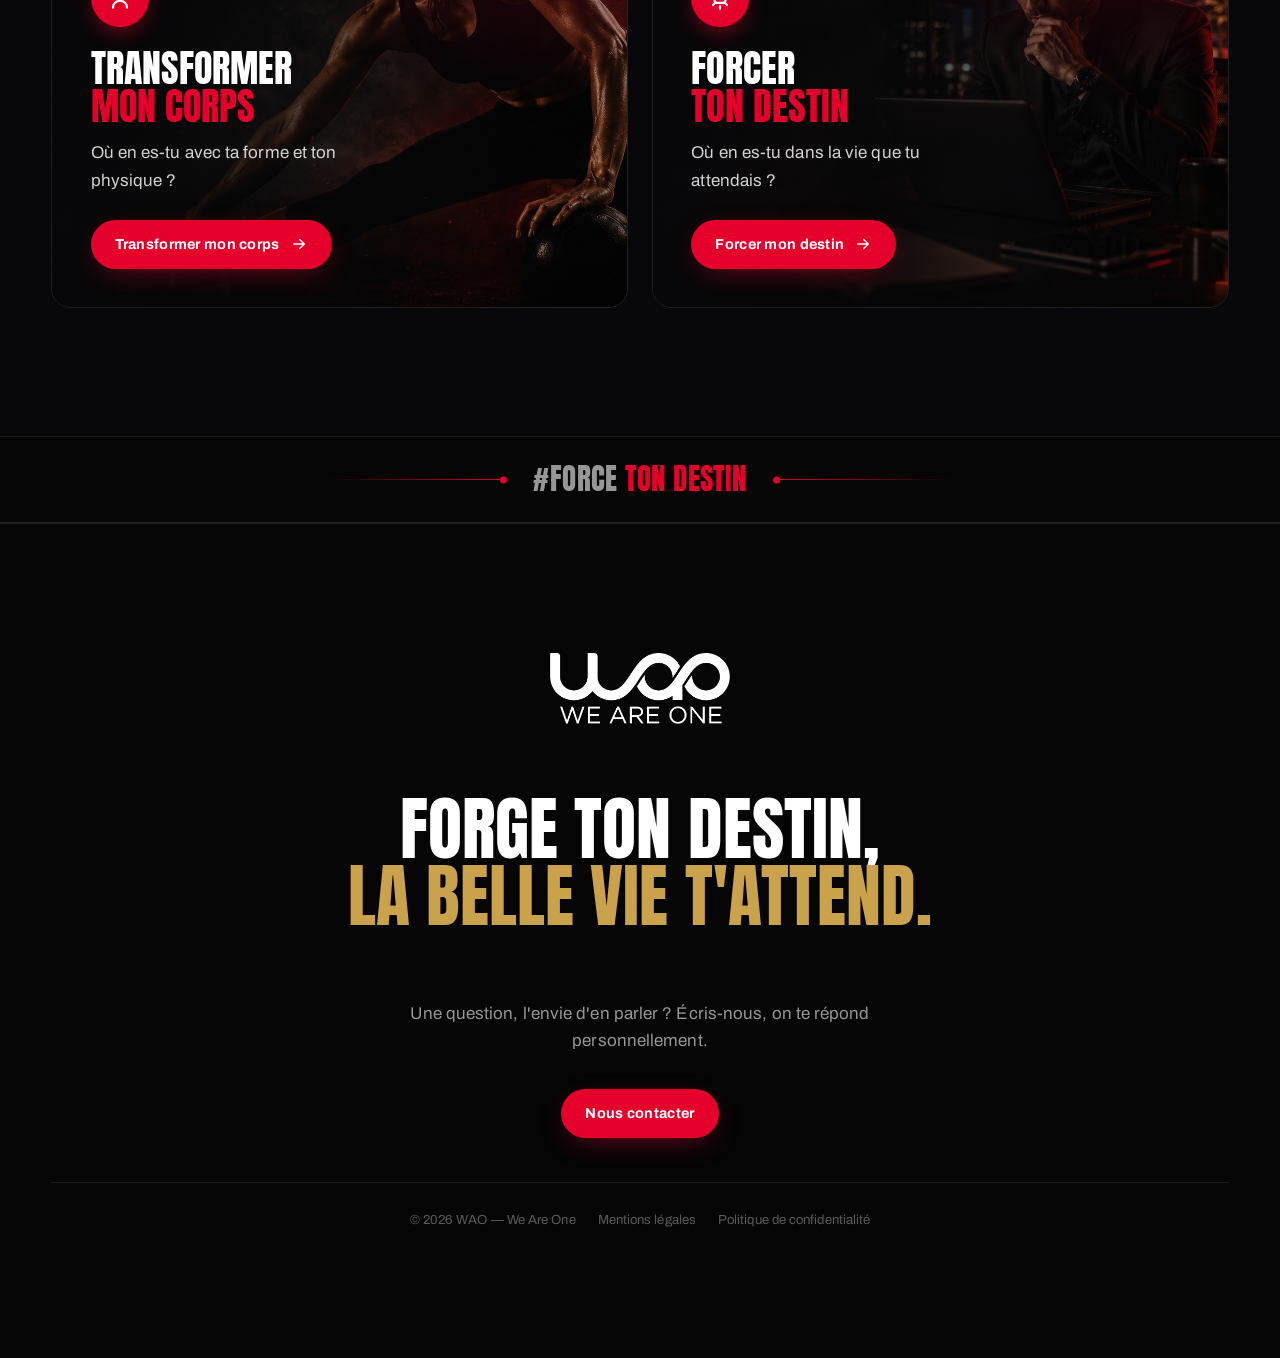
==== commit ccb726f1: "Ajoute la balise Google Analytics (gtag.js) sur les pages du site Suivi des statistiques via le tag " ====
--- a/index.html
+++ b/index.html
@@ -1,6 +1,15 @@
 <!DOCTYPE html>
 <html lang="fr">
 <head>
+  <!-- Google tag (gtag.js) -->
+  <script async src="https://www.googletagmanager.com/gtag/js?id=G-SBSZN8MKM9"></script>
+  <script>
+    window.dataLayer = window.dataLayer || [];
+    function gtag(){dataLayer.push(arguments);}
+    gtag('js', new Date());
+
+    gtag('config', 'G-SBSZN8MKM9');
+  </script>
   <meta charset="UTF-8" />
   <meta name="viewport" content="width=device-width, initial-scale=1.0" />
   <title>WAO — We Are One · Forge ton destin</title>
--- a/assets/styles.css
+++ b/assets/styles.css
@@ -822,7 +822,7 @@
 /* Photo déjà composée sur fond noir avec fondu : simple fond couvrant */
 .hero-cine-bg img {
   width: 100%; height: 100%;
-  object-fit: cover; object-position: 72% 26%;
+  object-fit: cover; object-position: 72% 0%;
 }
 .hero-cine-grid {
   position: relative; z-index: 2;
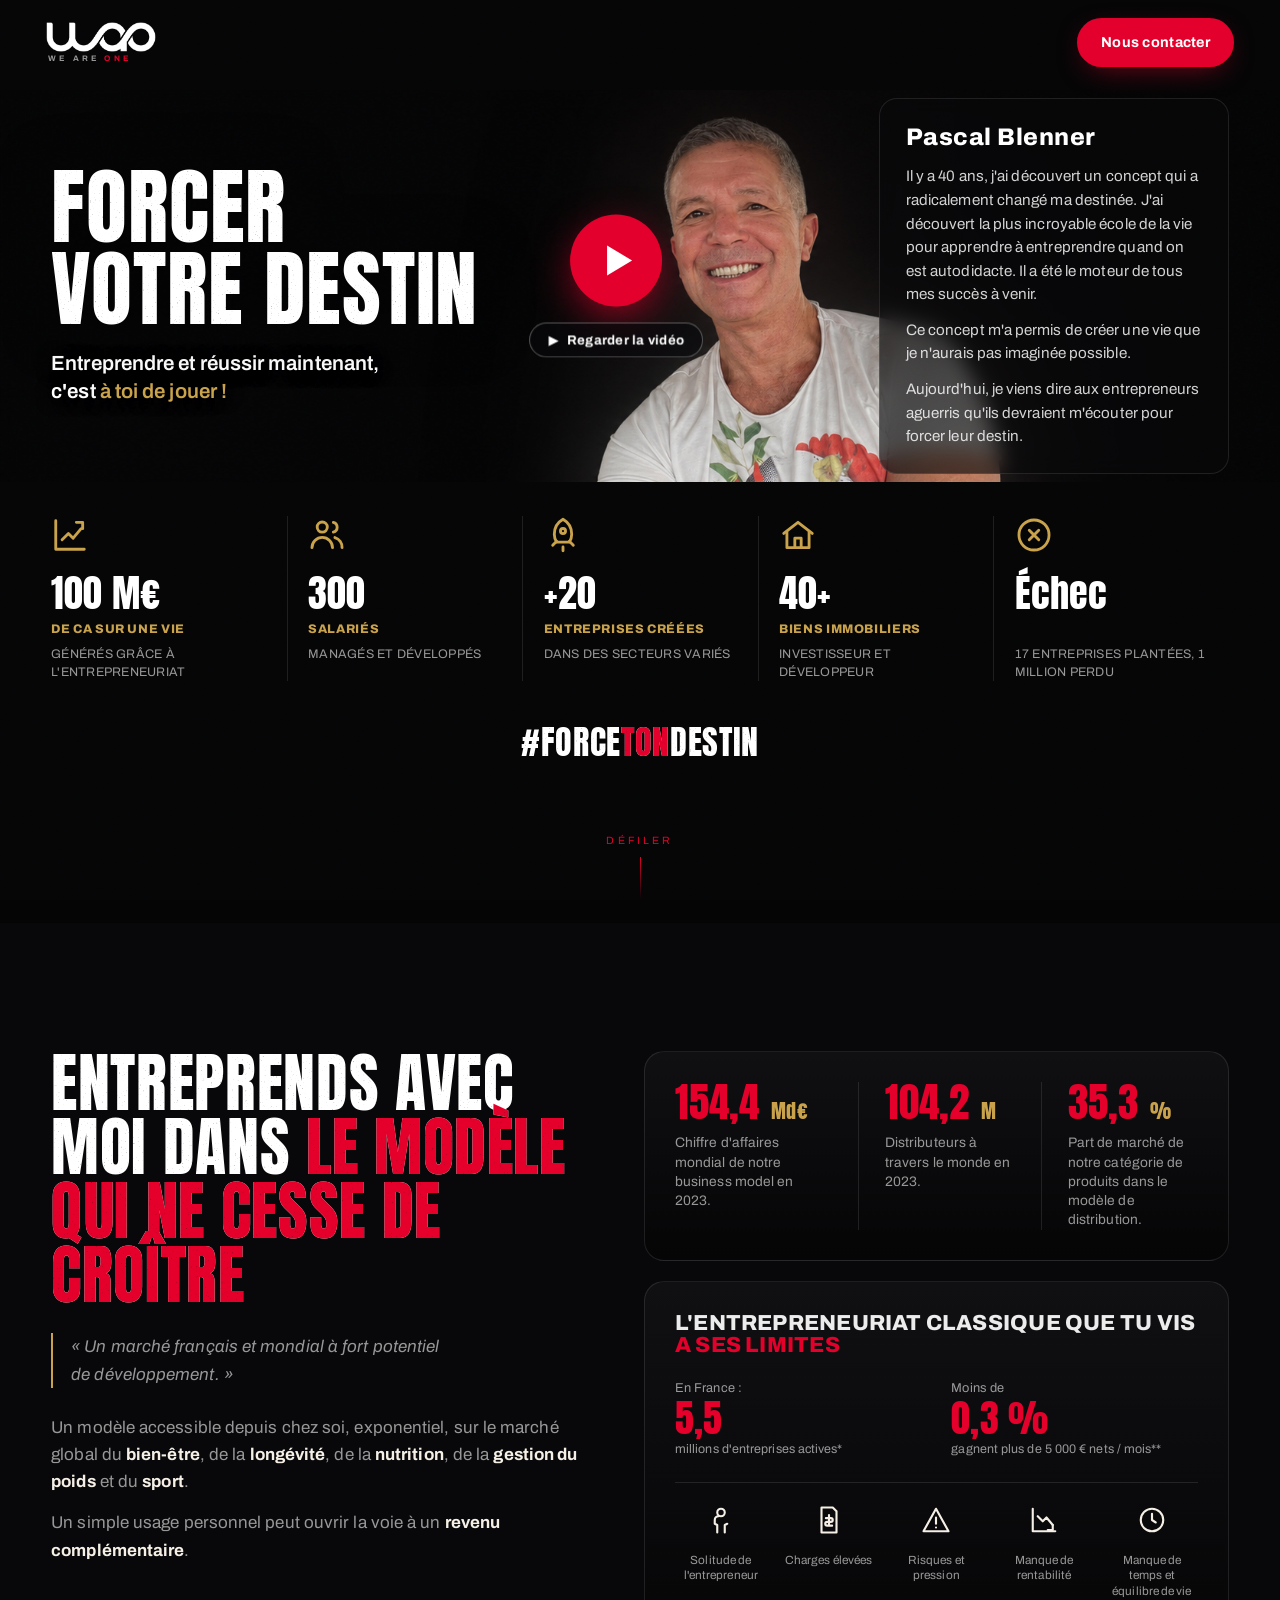
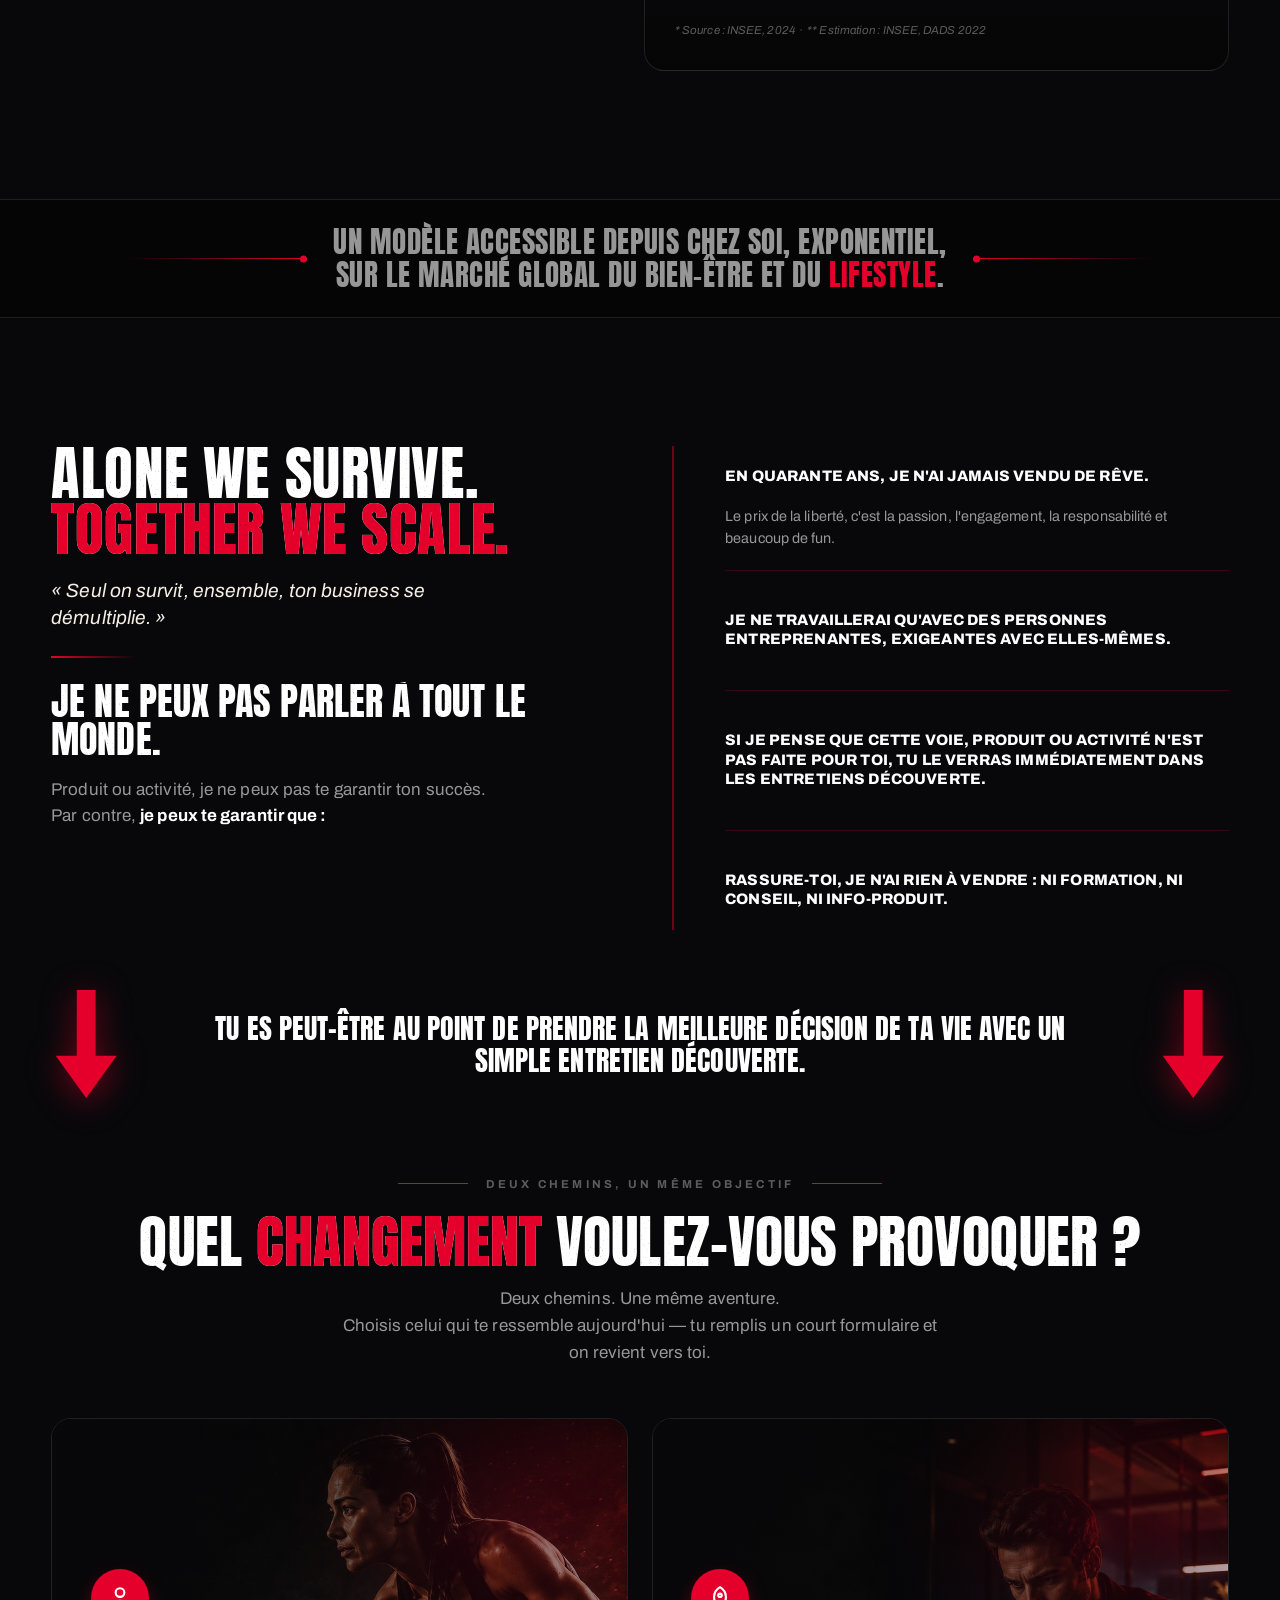
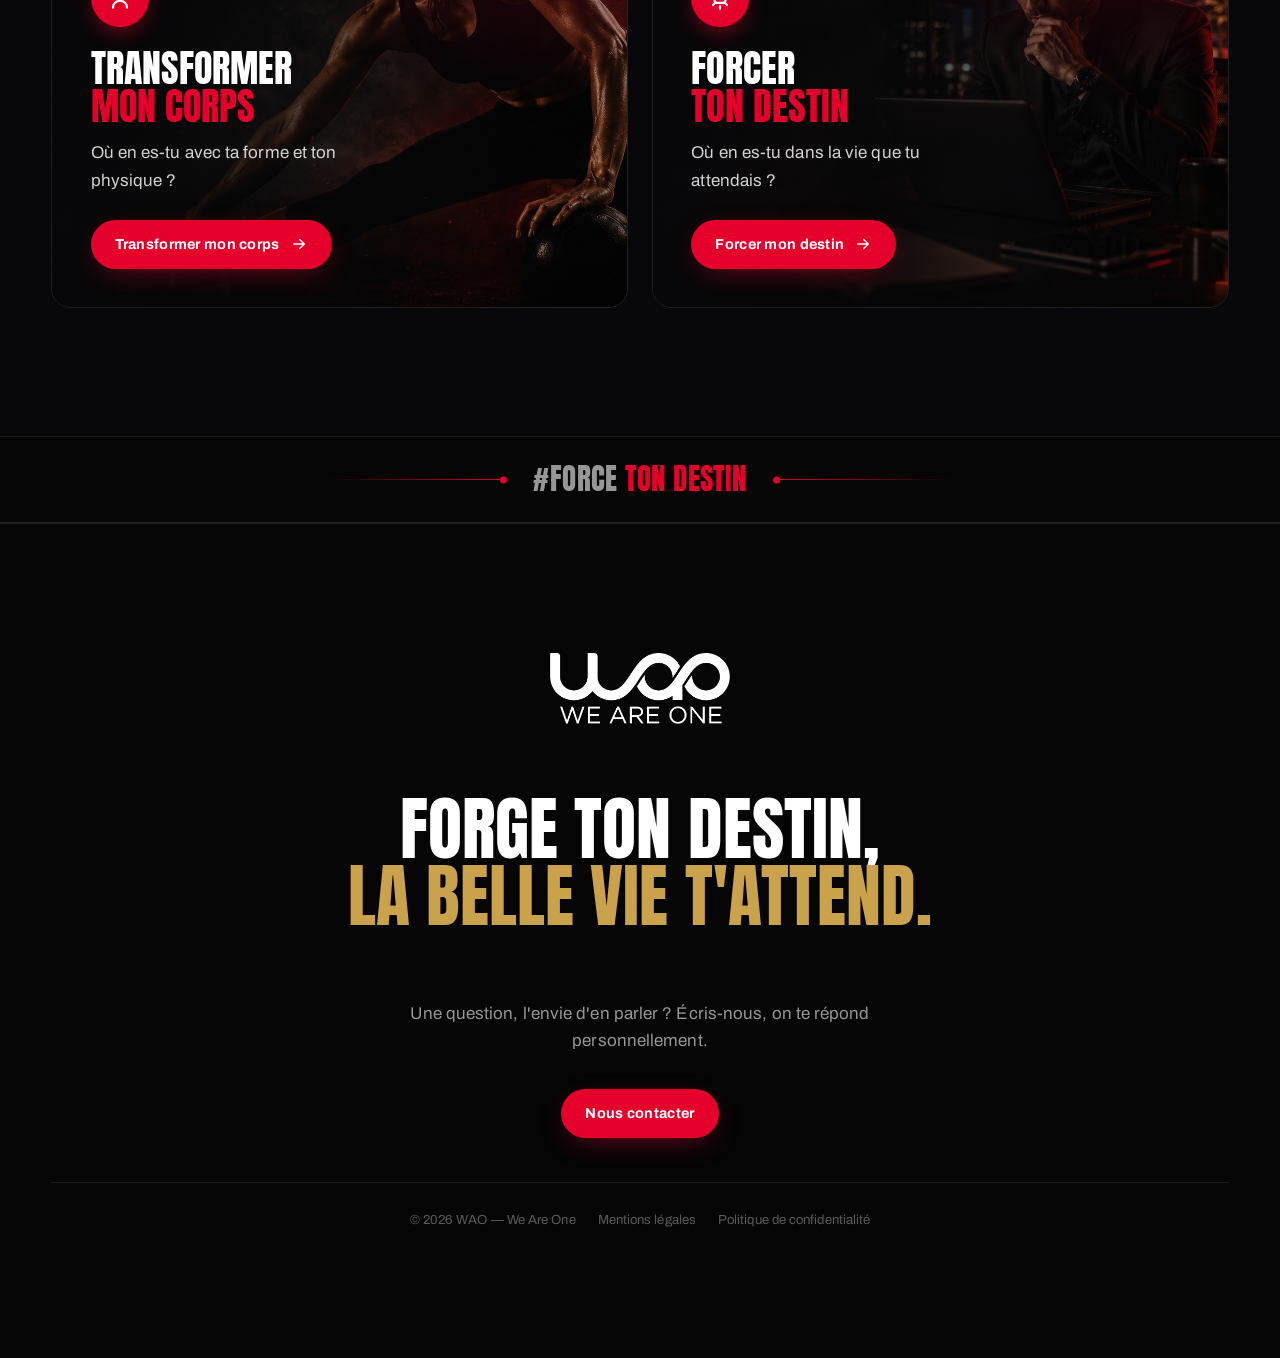
==== commit 1fd45de2: "Lecture de la vidéo en pop-up au clic (plus de redirection formulaire) Le bouton Play et le bouton v" ====
--- a/index.html
+++ b/index.html
@@ -46,8 +46,8 @@
         <div class="hero-cine-left">
           <h1 class="grunge reveal">Forcer<br />votre destin</h1>
           <div class="hero-video-cta">
-            <a href="#choix" class="hero-play" aria-label="Débloquer la vidéo"></a>
-            <a href="#choix" class="video-lock"><span aria-hidden="true">🔒</span> Débloque la vidéo</a>
+            <button type="button" class="hero-play" data-video-open aria-label="Lancer la vidéo"></button>
+            <button type="button" class="video-lock" data-video-open><span aria-hidden="true">▶</span> Regarder la vidéo</button>
           </div>
           <p class="hero-cine-sub reveal d2">
             Entreprendre et réussir maintenant,<br />
@@ -290,6 +290,15 @@
     </div>
   </footer>
 
+  <!-- Pop-up vidéo -->
+  <div class="video-modal" id="videoModal" data-youtube="2AhY8SM16Q4" aria-hidden="true">
+    <div class="video-modal-backdrop" data-video-close></div>
+    <div class="video-modal-dialog" role="dialog" aria-modal="true" aria-label="Vidéo">
+      <button type="button" class="video-modal-close" data-video-close aria-label="Fermer la vidéo">&times;</button>
+      <div class="video-modal-frame"><!-- l'iframe est injectée au clic --></div>
+    </div>
+  </div>
+
   <script src="assets/main.js"></script>
 </body>
 </html>
--- a/assets/styles.css
+++ b/assets/styles.css
@@ -1095,3 +1095,41 @@
   * { animation: none !important; scroll-behavior: auto !important; }
   .reveal { opacity: 1; transform: none; transition: none; }
 }
+
+/* ============ Boutons vidéo (ex-liens -> boutons) ============ */
+.hero-play { appearance: none; -webkit-appearance: none; padding: 0; }
+.video-lock { appearance: none; -webkit-appearance: none; cursor: pointer; }
+
+/* ============ Pop-up vidéo ============ */
+body.no-scroll { overflow: hidden; }
+.video-modal { position: fixed; inset: 0; z-index: 1000; display: none; }
+.video-modal.open { display: block; }
+.video-modal-backdrop {
+  position: absolute; inset: 0;
+  background: rgba(3,3,4,.88); backdrop-filter: blur(5px);
+  animation: vmFade .25s var(--ease);
+}
+.video-modal-dialog {
+  position: absolute; top: 50%; left: 50%; transform: translate(-50%,-50%);
+  width: min(92vw, 980px); animation: vmPop .3s var(--ease);
+}
+.video-modal-frame {
+  position: relative; width: 100%; aspect-ratio: 16 / 9;
+  background: #000; border-radius: 14px; overflow: hidden;
+  box-shadow: 0 30px 90px -20px rgba(0,0,0,.85), 0 0 0 1px rgba(255,255,255,.06);
+}
+.video-modal-frame iframe { position: absolute; inset: 0; width: 100%; height: 100%; border: 0; }
+.video-modal-close {
+  position: absolute; top: -48px; right: 0;
+  appearance: none; -webkit-appearance: none; border: 0; cursor: pointer;
+  width: 40px; height: 40px; border-radius: 50%;
+  background: rgba(255,255,255,.12); color: #fff; font-size: 26px; line-height: 1;
+  display: grid; place-items: center;
+  transition: background .2s var(--ease), transform .2s var(--ease);
+}
+.video-modal-close:hover { background: var(--red); transform: scale(1.08); }
+@keyframes vmFade { from { opacity: 0; } to { opacity: 1; } }
+@keyframes vmPop { from { opacity: 0; transform: translate(-50%,-46%) scale(.97); } to { opacity: 1; transform: translate(-50%,-50%) scale(1); } }
+@media (max-width: 760px) {
+  .video-modal-close { top: -44px; }
+}
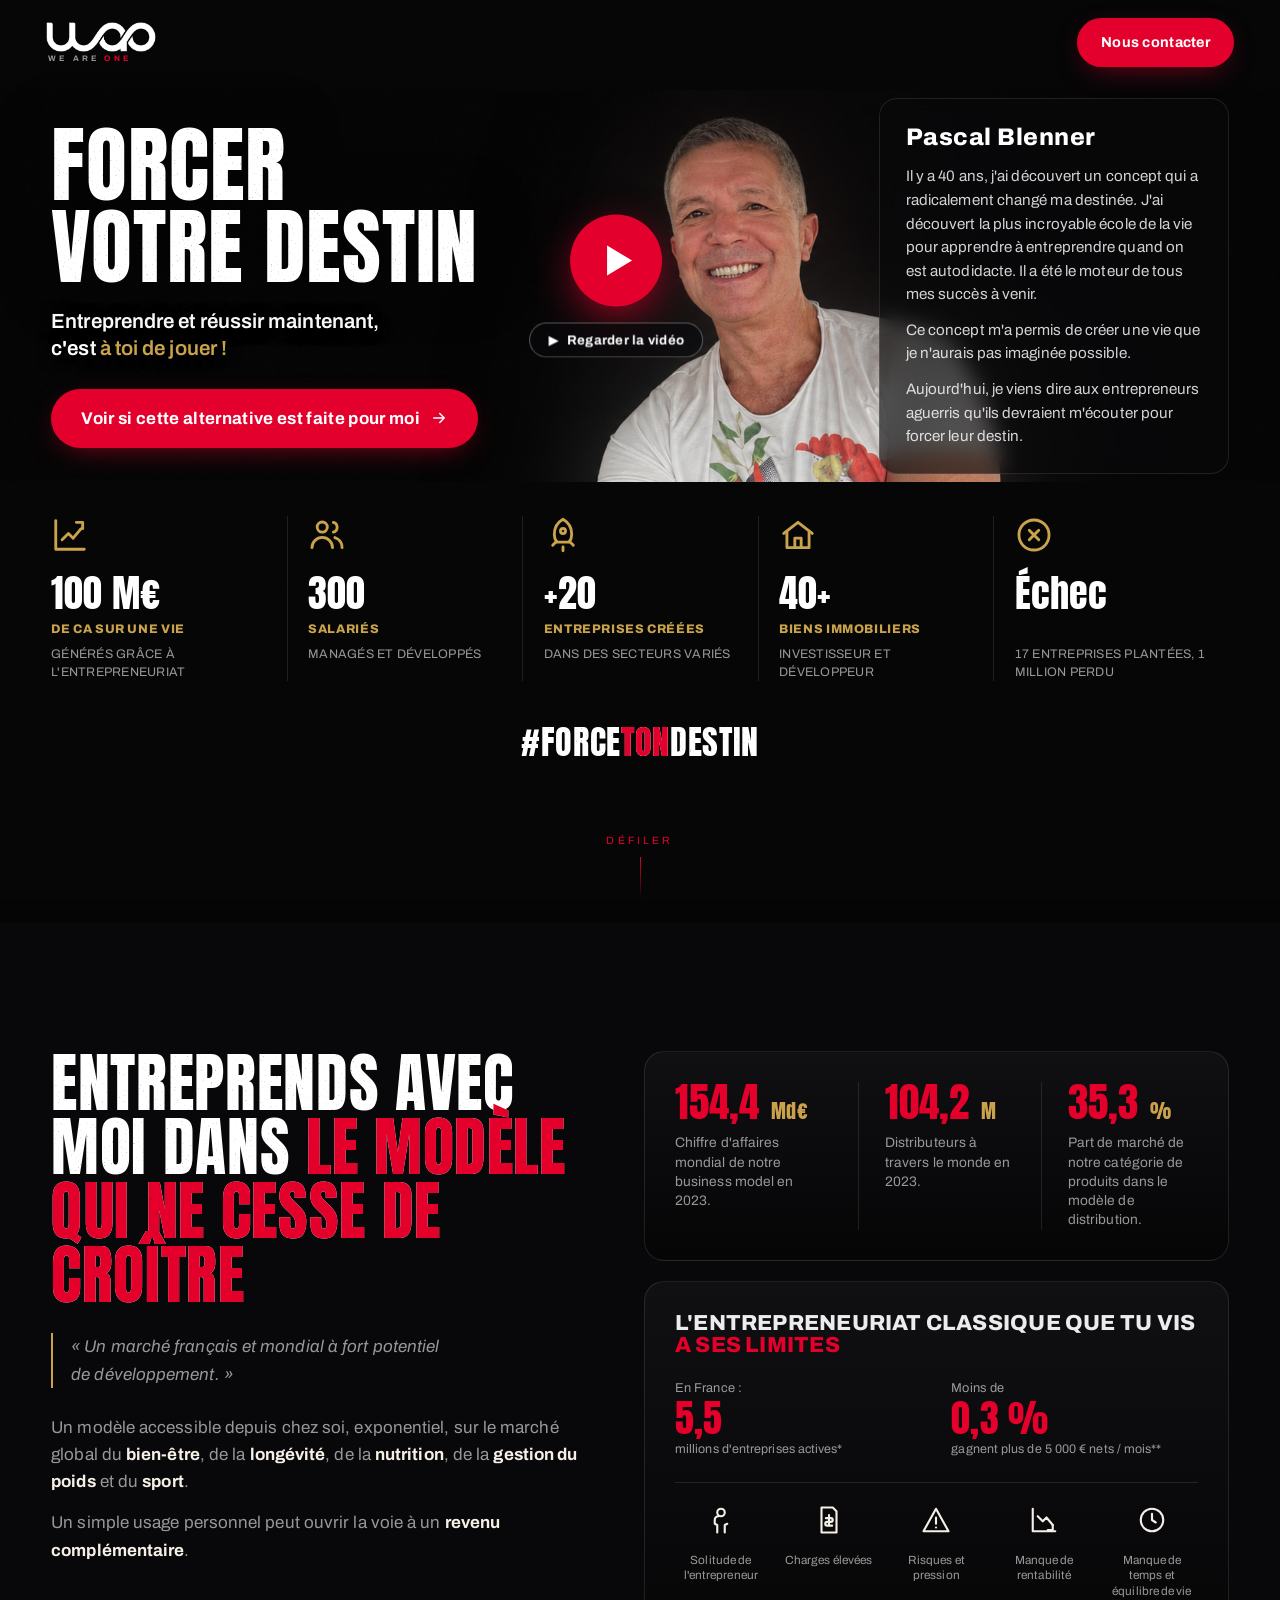
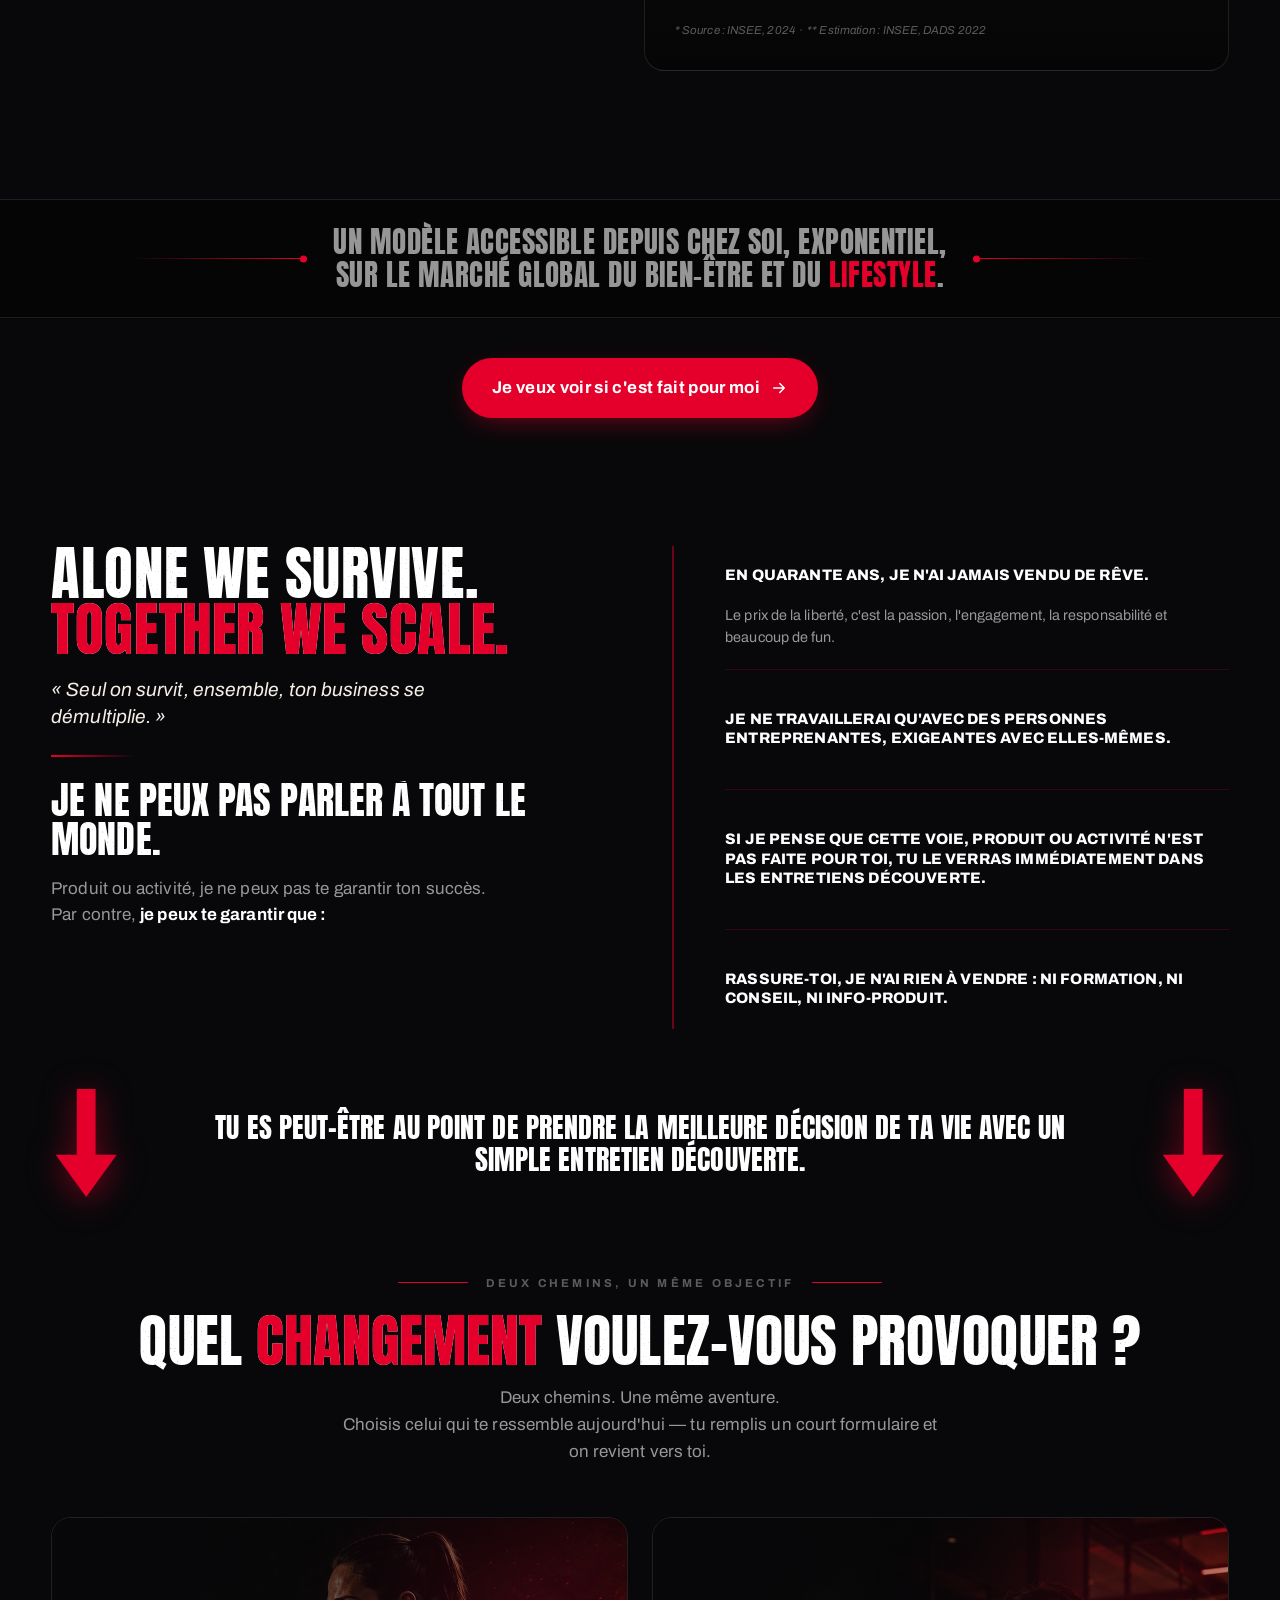
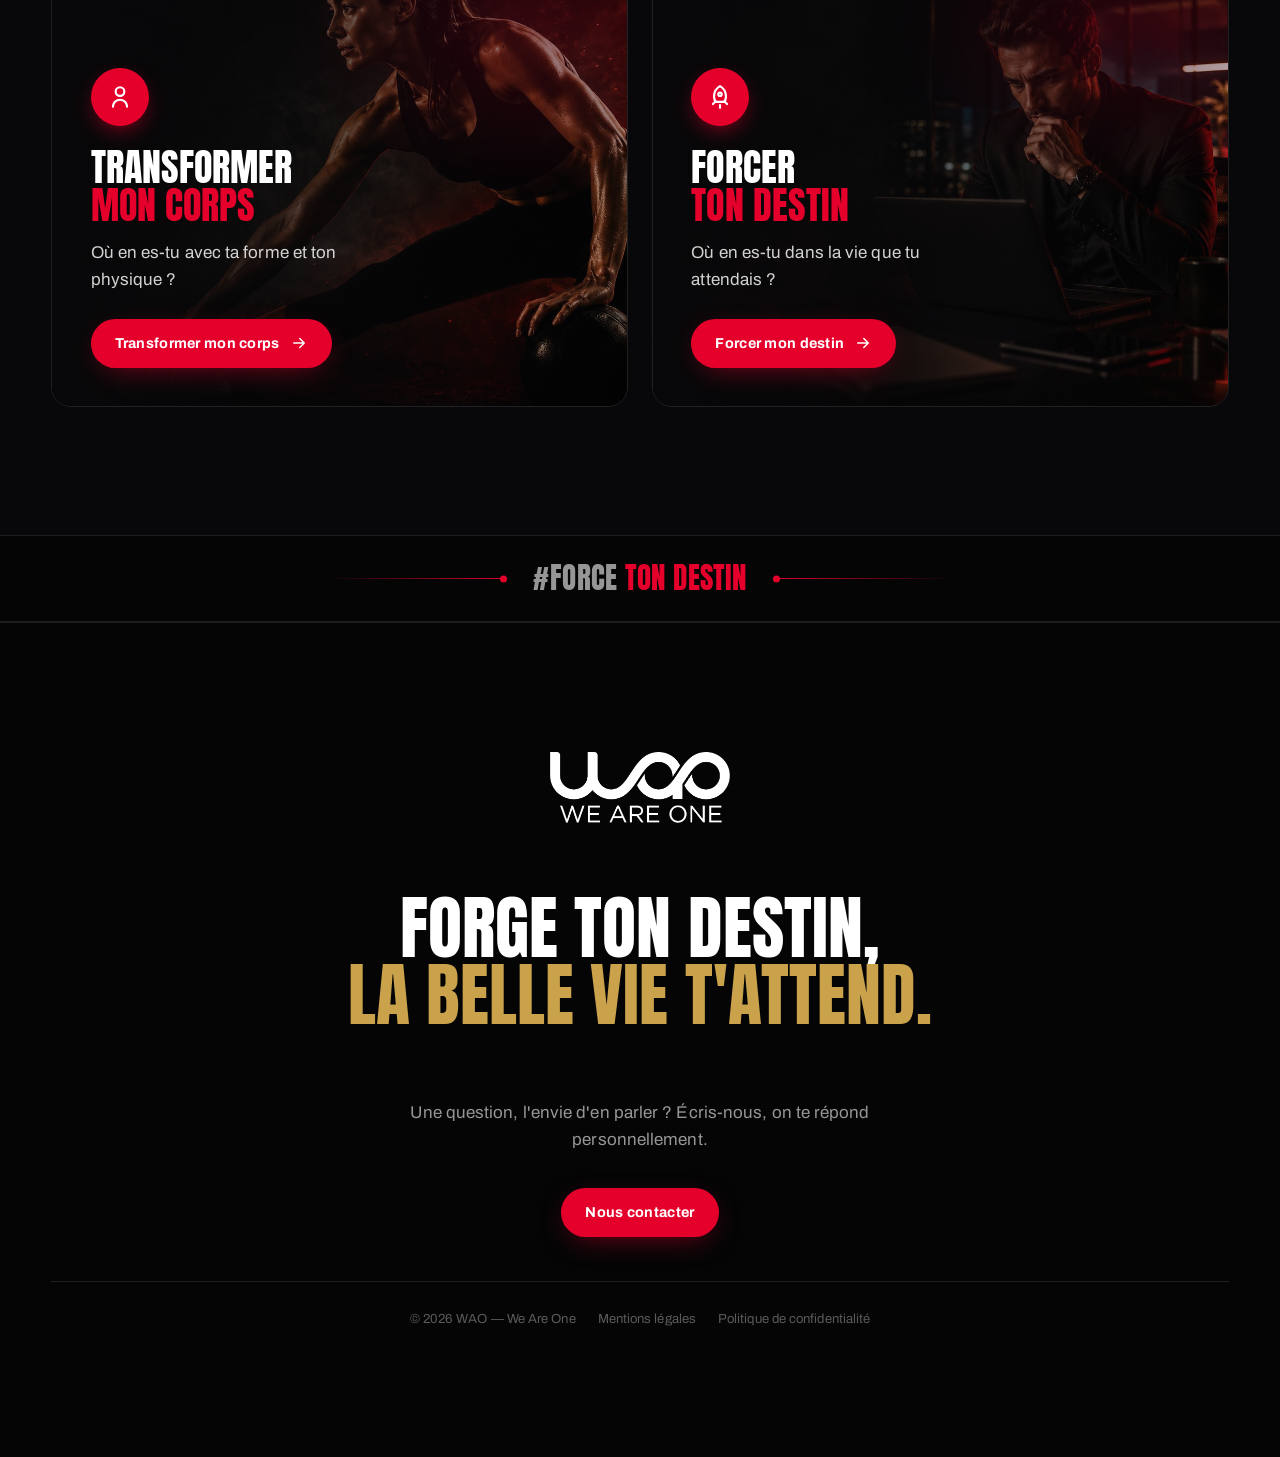
==== commit 25776b01: "Ajoute 2 CTA raccourci vers le questionnaire Forcer mon destin Réduit le nombre de scrolls avant le " ====
--- a/index.html
+++ b/index.html
@@ -53,6 +53,12 @@
             Entreprendre et réussir maintenant,<br />
             c'est <span class="gold">à toi de jouer&nbsp;!</span>
           </p>
+          <div class="cta-jump reveal d2">
+            <a href="lifestyle.html" class="btn cta-jump-btn">
+              Voir si cette alternative est faite pour moi
+              <svg viewBox="0 0 24 24" width="18" height="18" fill="none" stroke="currentColor" stroke-width="2" stroke-linecap="round" stroke-linejoin="round"><path d="M5 12h14M13 6l6 6-6 6"/></svg>
+            </a>
+          </div>
         </div>
 
         <aside class="pascal-card reveal d2" id="pascal">
@@ -186,6 +192,16 @@
       <span class="dot"></span>
       <p>Un modèle accessible depuis chez soi, exponentiel,<br />sur le marché global du bien-être et du <span class="red">lifestyle</span>.</p>
       <span class="dot"></span>
+    </div>
+  </div>
+
+  <!-- CTA raccourci vers le questionnaire, après le bloc alternative -->
+  <div class="cta-band">
+    <div class="wrap">
+      <a href="lifestyle.html" class="btn cta-jump-btn reveal">
+        Je veux voir si c'est fait pour moi
+        <svg viewBox="0 0 24 24" width="18" height="18" fill="none" stroke="currentColor" stroke-width="2" stroke-linecap="round" stroke-linejoin="round"><path d="M5 12h14M13 6l6 6-6 6"/></svg>
+      </a>
     </div>
   </div>
 
--- a/assets/styles.css
+++ b/assets/styles.css
@@ -1133,3 +1133,25 @@
 @media (max-width: 760px) {
   .video-modal-close { top: -44px; }
 }
+
+/* ============ CTA raccourci vers le questionnaire ============ */
+.cta-jump { margin: clamp(16px, 3vw, 26px) 0 0; }
+.cta-band { padding: clamp(22px, 4.5vw, 40px) 0 0; text-align: center; }
+.cta-jump-btn {
+  font-size: clamp(.95rem, 1.35vw, 1.06rem);
+  padding: 16px 30px;
+  animation: ctaPulse 2.6s var(--ease) infinite;
+}
+@keyframes ctaPulse {
+  0%, 100% { box-shadow: 0 8px 30px -12px rgba(228,0,43,.7); }
+  50%      { box-shadow: 0 12px 42px -8px rgba(228,0,43,.95); }
+}
+/* Optimisation smartphone : CTA pleine largeur, bien visible, gros zone de tap */
+@media (max-width: 760px) {
+  .cta-jump { margin-top: 18px; }
+  .cta-jump-btn {
+    display: flex; width: 100%; justify-content: center; text-align: center;
+    padding: 18px 22px; font-size: 1.04rem;
+  }
+  .cta-band { padding-top: 26px; }
+}
